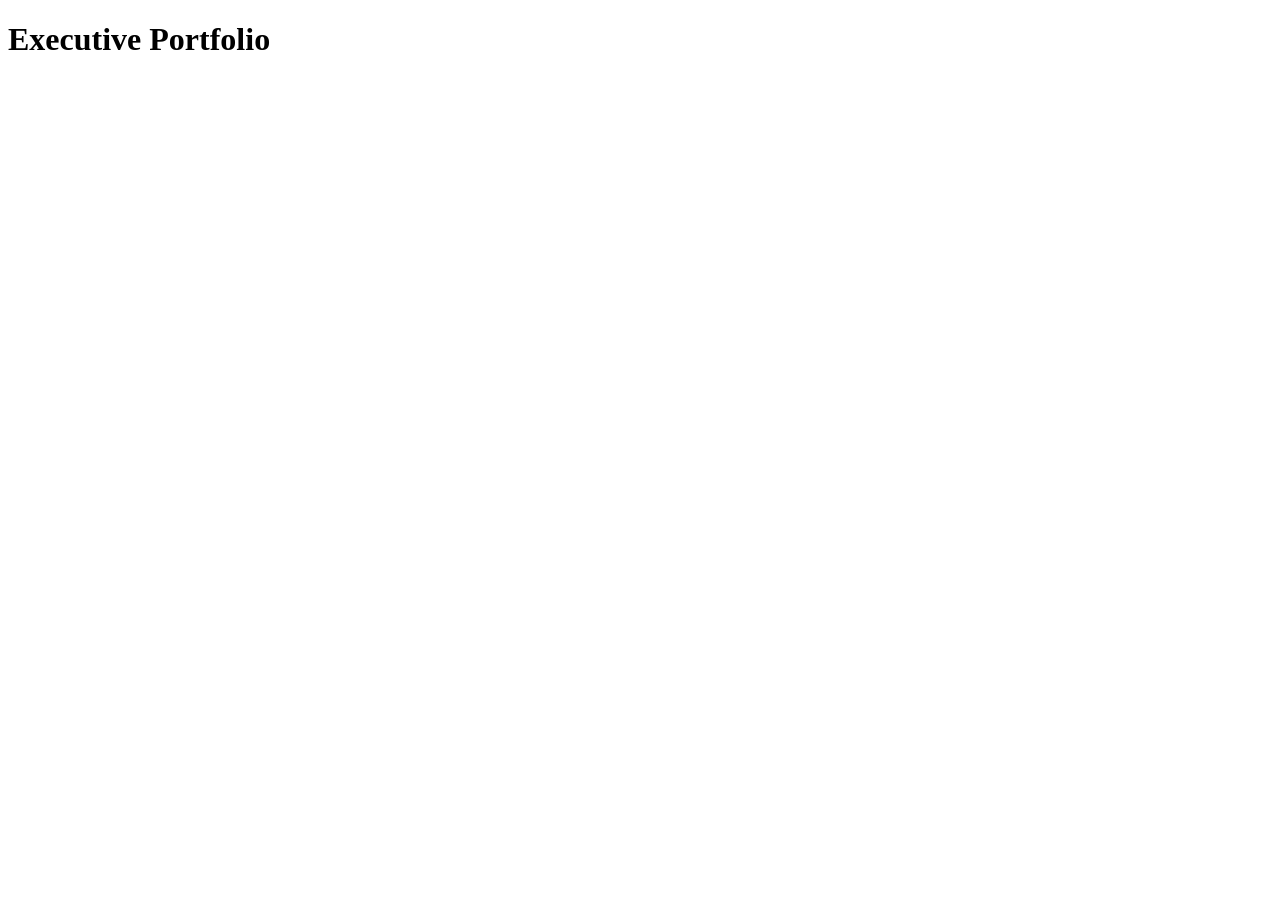
==== index.html @ a4f0c8a9 "v0.1 Initial Project Structure" ====
<!DOCTYPE html>
<html lang="tr">

<head>

    <meta charset="UTF-8">
    <meta name="viewport" content="width=device-width, initial-scale=1.0">

    <title>Coşkun Şamlıoğlu | Executive Portfolio</title>

    <meta name="description"
        content="Coşkun Şamlıoğlu | Founder of ELITERA | Strategic Investment & Business Development Consultant">

    <link rel="preconnect" href="https://fonts.googleapis.com">
    <link rel="preconnect" href="https://fonts.gstatic.com" crossorigin>

    <link href="https://fonts.googleapis.com/css2?family=Inter:wght@300;400;500;600;700&family=Playfair+Display:wght@600;700&display=swap"
        rel="stylesheet">

    <link rel="stylesheet" href="assets/css/variables.css">
    <link rel="stylesheet" href="assets/css/style.css">
    <link rel="stylesheet" href="assets/css/responsive.css">
    <link rel="stylesheet" href="assets/css/animations.css">

</head>

<body>

    <h1>Executive Portfolio</h1>

    <script src="assets/js/app.js"></script>

</body>

</html>
---- assets/css/variables.css ----
/*
=========================================================
Coşkun Şamlıoğlu Executive Portfolio
Version : 0.2
ELITERA Design System
=========================================================
*/

/* ======================================================
   COLOR PALETTE
====================================================== */

:root {

    /* Primary Colors */
    --color-primary: #0A2342;
    --color-primary-light: #163B68;
    --color-secondary: #C9A227;

    /* Neutral Colors */
    --color-white: #FFFFFF;
    --color-black: #111111;
    --color-text: #1D1D1F;
    --color-text-light: #6B7280;

    /* Background */
    --color-background: #F7F8FA;
    --color-surface: #FFFFFF;

    /* Border */
    --color-border: #E5E7EB;

    /* Success */
    --color-success: #22C55E;

    /* Warning */
    --color-warning: #F59E0B;

    /* Error */
    --color-danger: #DC2626;

    /* ======================================================
       TYPOGRAPHY
    ====================================================== */

    --font-title: "Playfair Display", serif;
    --font-body: "Inter", sans-serif;

    /* ======================================================
       FONT SIZES
    ====================================================== */

    --fs-xs: 12px;
    --fs-sm: 14px;
    --fs-md: 16px;
    --fs-lg: 18px;
    --fs-xl: 22px;
    --fs-2xl: 32px;
    --fs-3xl: 48px;
    --fs-4xl: 64px;

    /* ======================================================
       FONT WEIGHTS
    ====================================================== */

    --fw-light: 300;
    --fw-normal: 400;
    --fw-medium: 500;
    --fw-semibold: 600;
    --fw-bold: 700;

    /* ======================================================
       SPACING
    ====================================================== */

    --space-1: 4px;
    --space-2: 8px;
    --space-3: 12px;
    --space-4: 16px;
    --space-5: 24px;
    --space-6: 32px;
    --space-7: 48px;
    --space-8: 64px;
    --space-9: 96px;
    --space-10: 128px;

    /* ======================================================
       BORDER RADIUS
    ====================================================== */

    --radius-sm: 6px;
    --radius-md: 12px;
    --radius-lg: 18px;
    --radius-xl: 30px;

    /* ======================================================
       SHADOWS
    ====================================================== */

    --shadow-sm: 0 2px 8px rgba(0,0,0,.08);
    --shadow-md: 0 8px 25px rgba(0,0,0,.12);
    --shadow-lg: 0 18px 45px rgba(0,0,0,.15);

    /* ======================================================
       TRANSITIONS
    ====================================================== */

    --transition: all .35s ease;

    /* ======================================================
       MAX WIDTH
    ====================================================== */

    --container: 1280px;

}
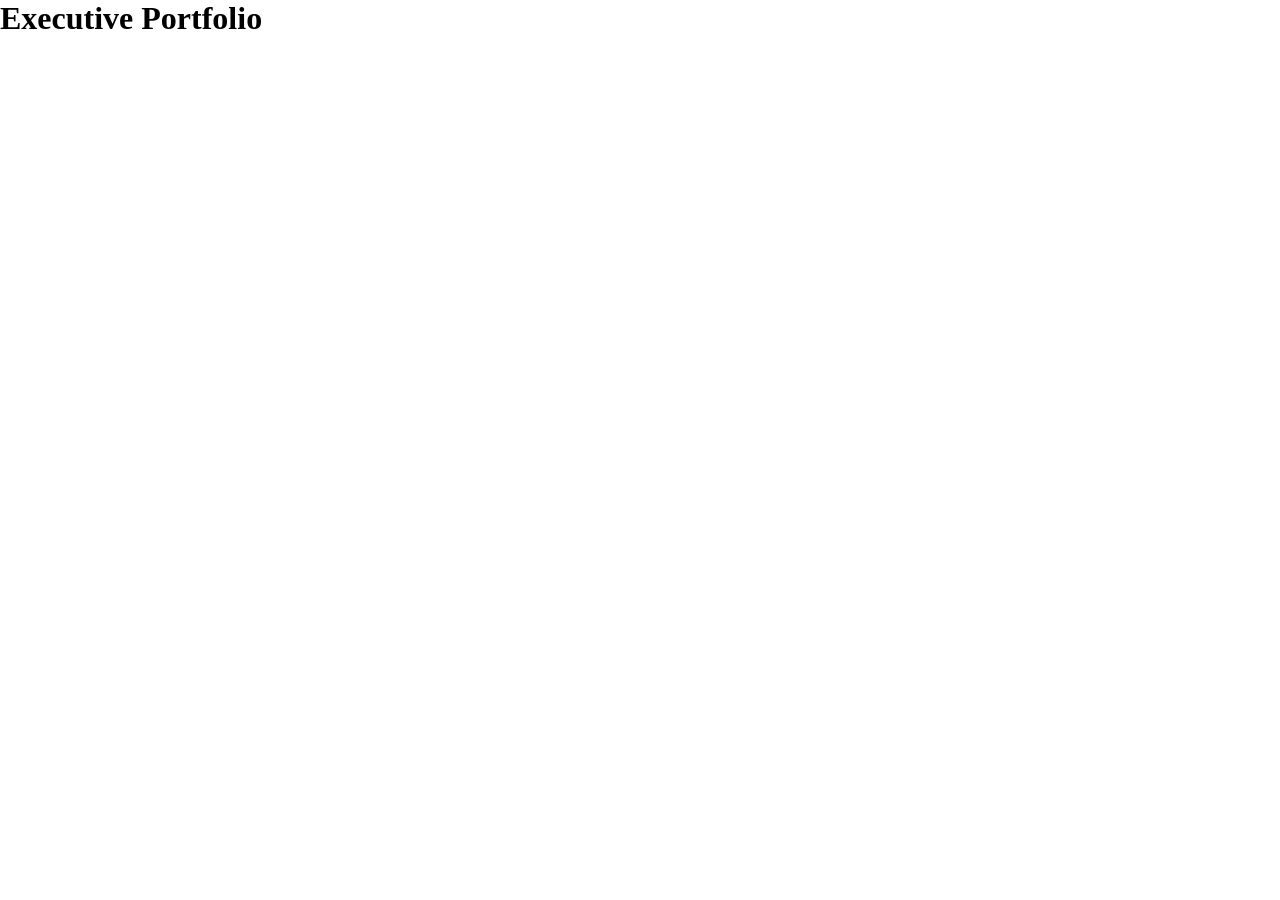
==== commit 1068b72d: "v0.2 CSS Reset and Design Foundation" ====
--- a/index.html
+++ b/index.html
@@ -17,13 +17,13 @@
     <link href="https://fonts.googleapis.com/css2?family=Inter:wght@300;400;500;600;700&family=Playfair+Display:wght@600;700&display=swap"
         rel="stylesheet">
 
+    <link rel="stylesheet" href="assets/css/reset.css">
     <link rel="stylesheet" href="assets/css/variables.css">
     <link rel="stylesheet" href="assets/css/style.css">
     <link rel="stylesheet" href="assets/css/responsive.css">
     <link rel="stylesheet" href="assets/css/animations.css">
 
 </head>
-
 <body>
 
     <h1>Executive Portfolio</h1>
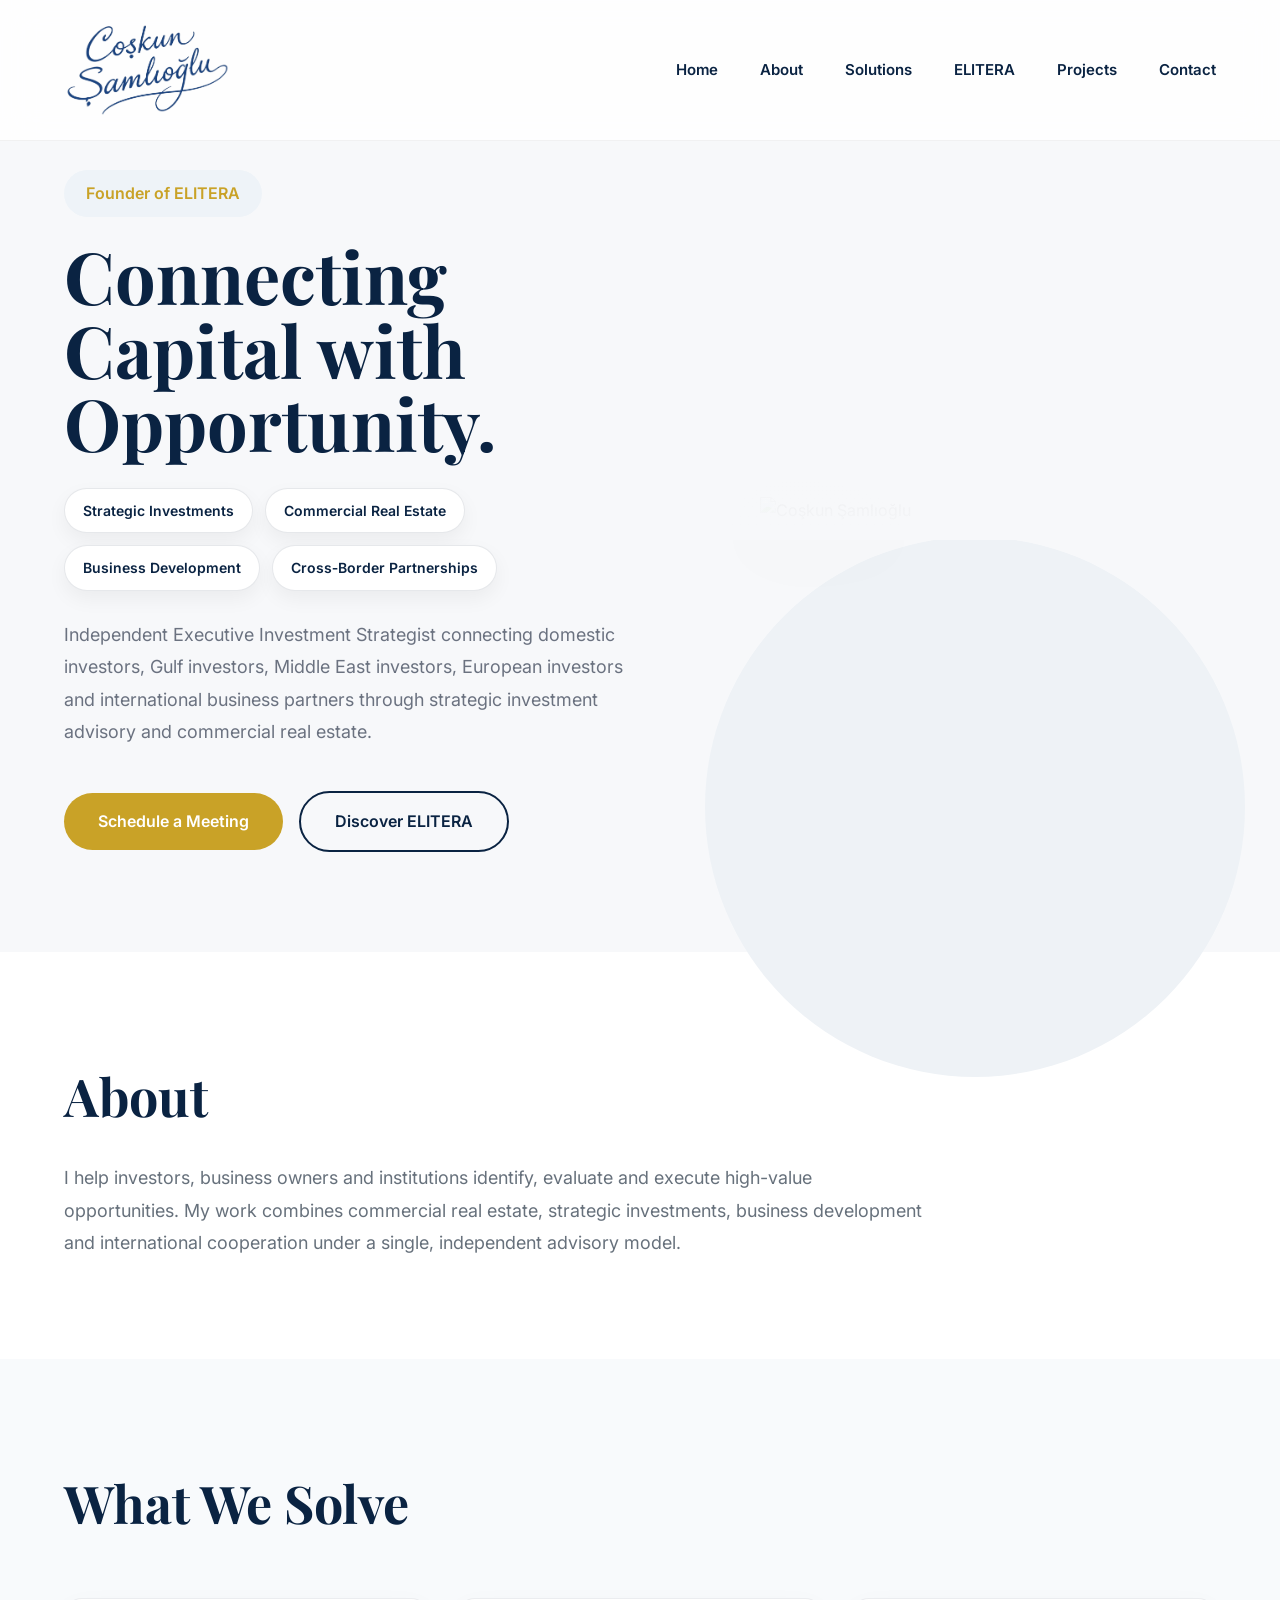
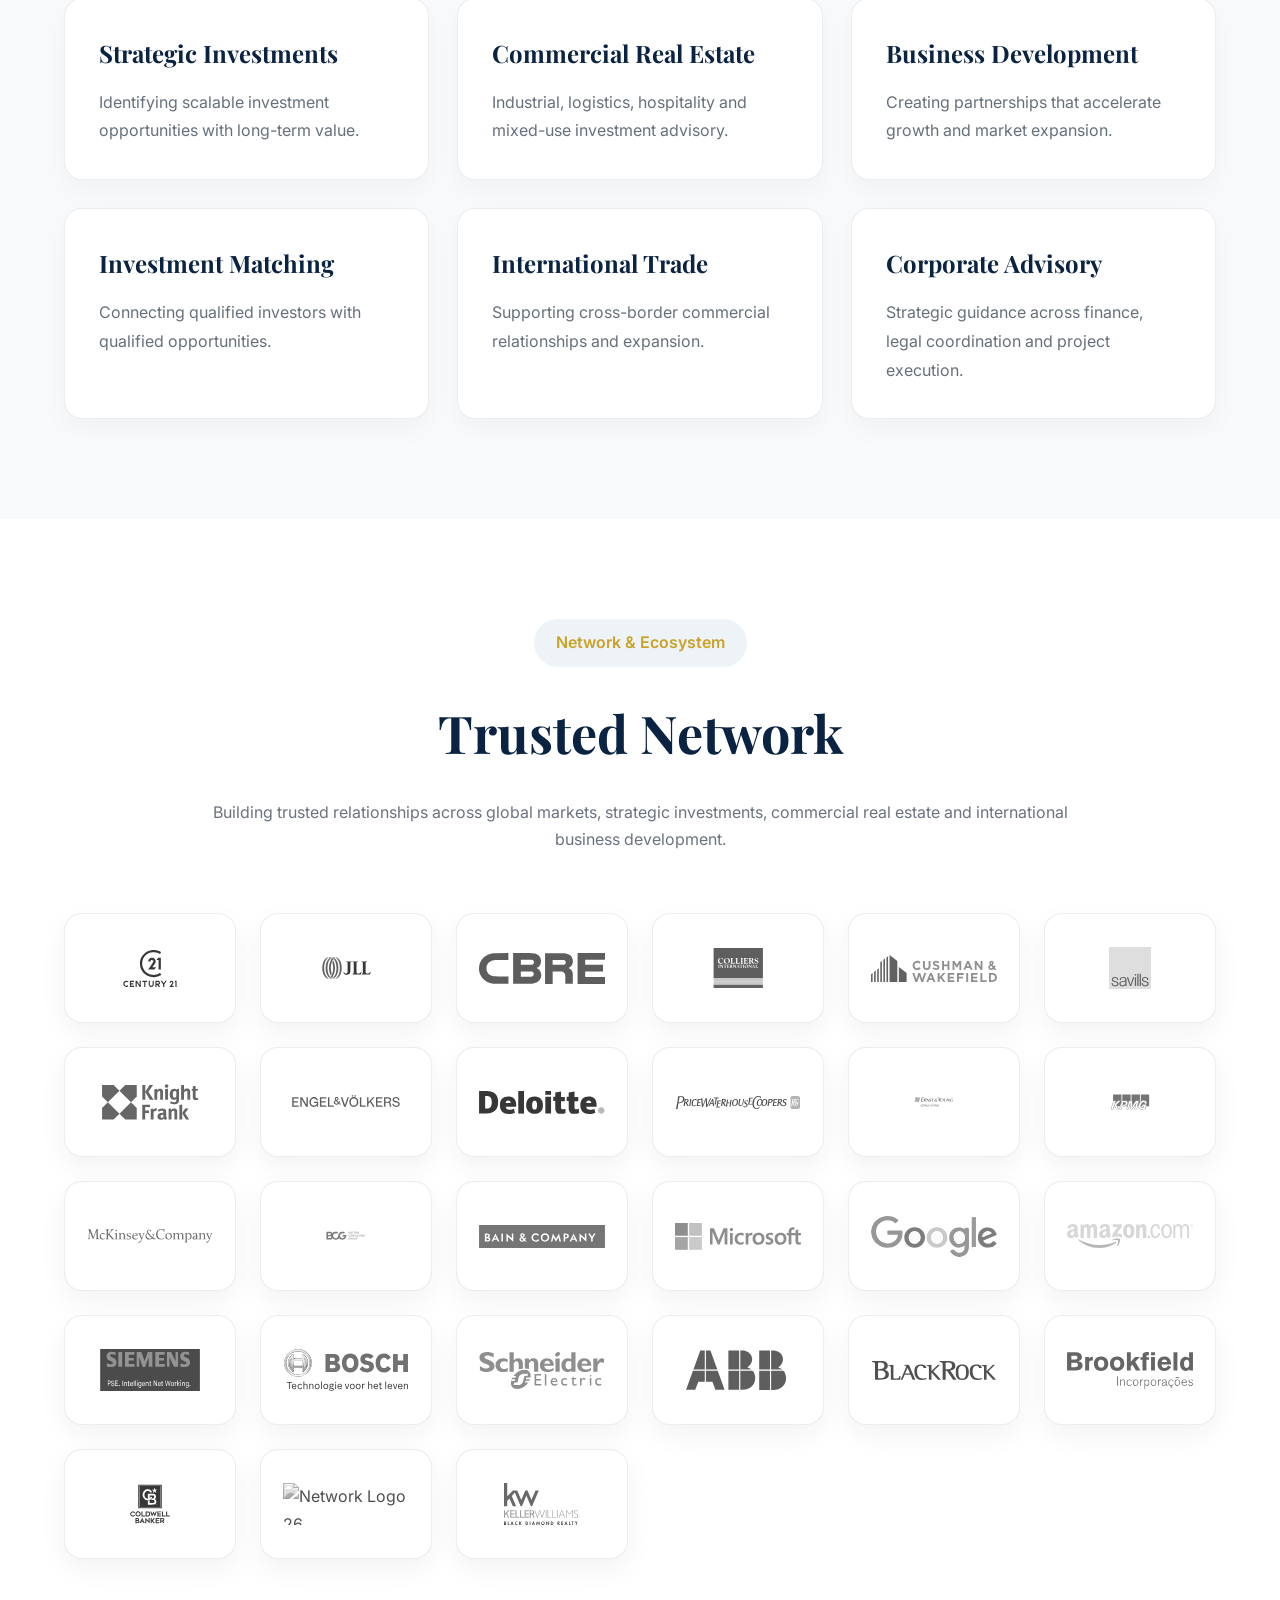
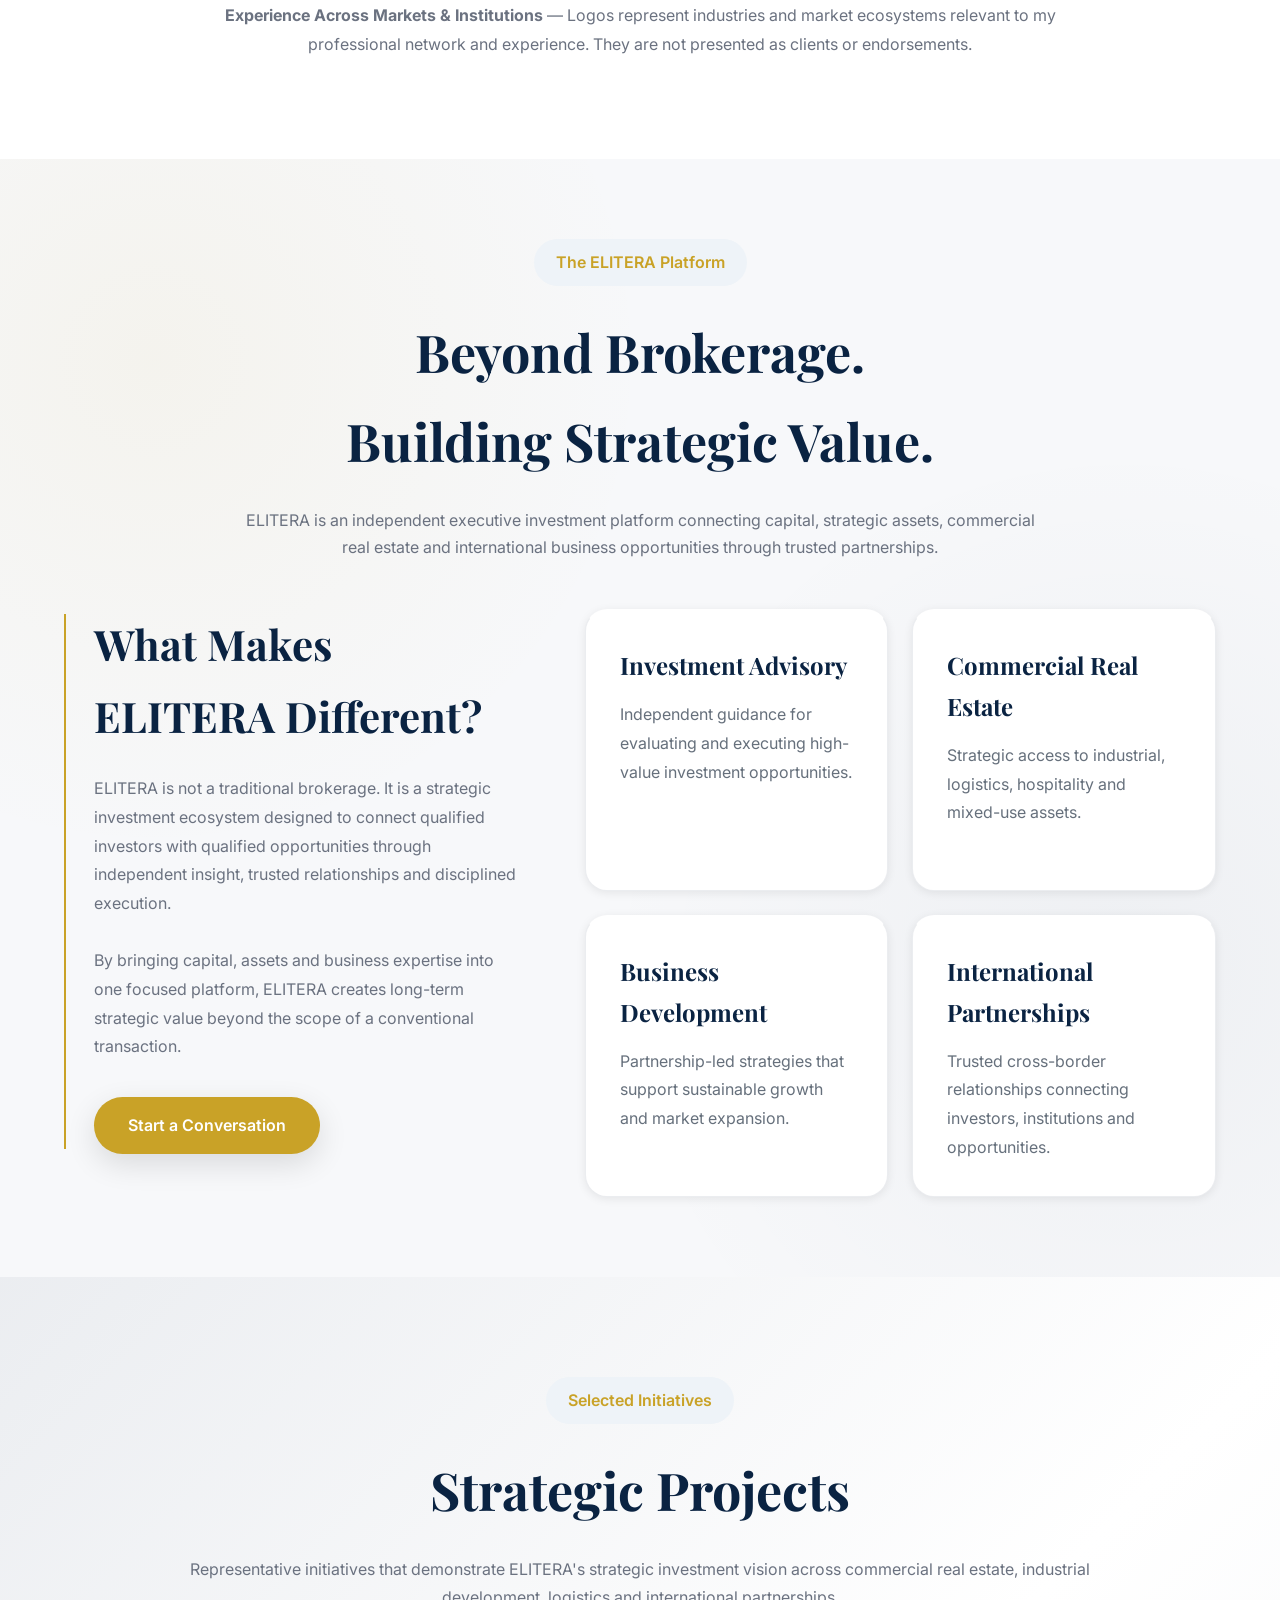
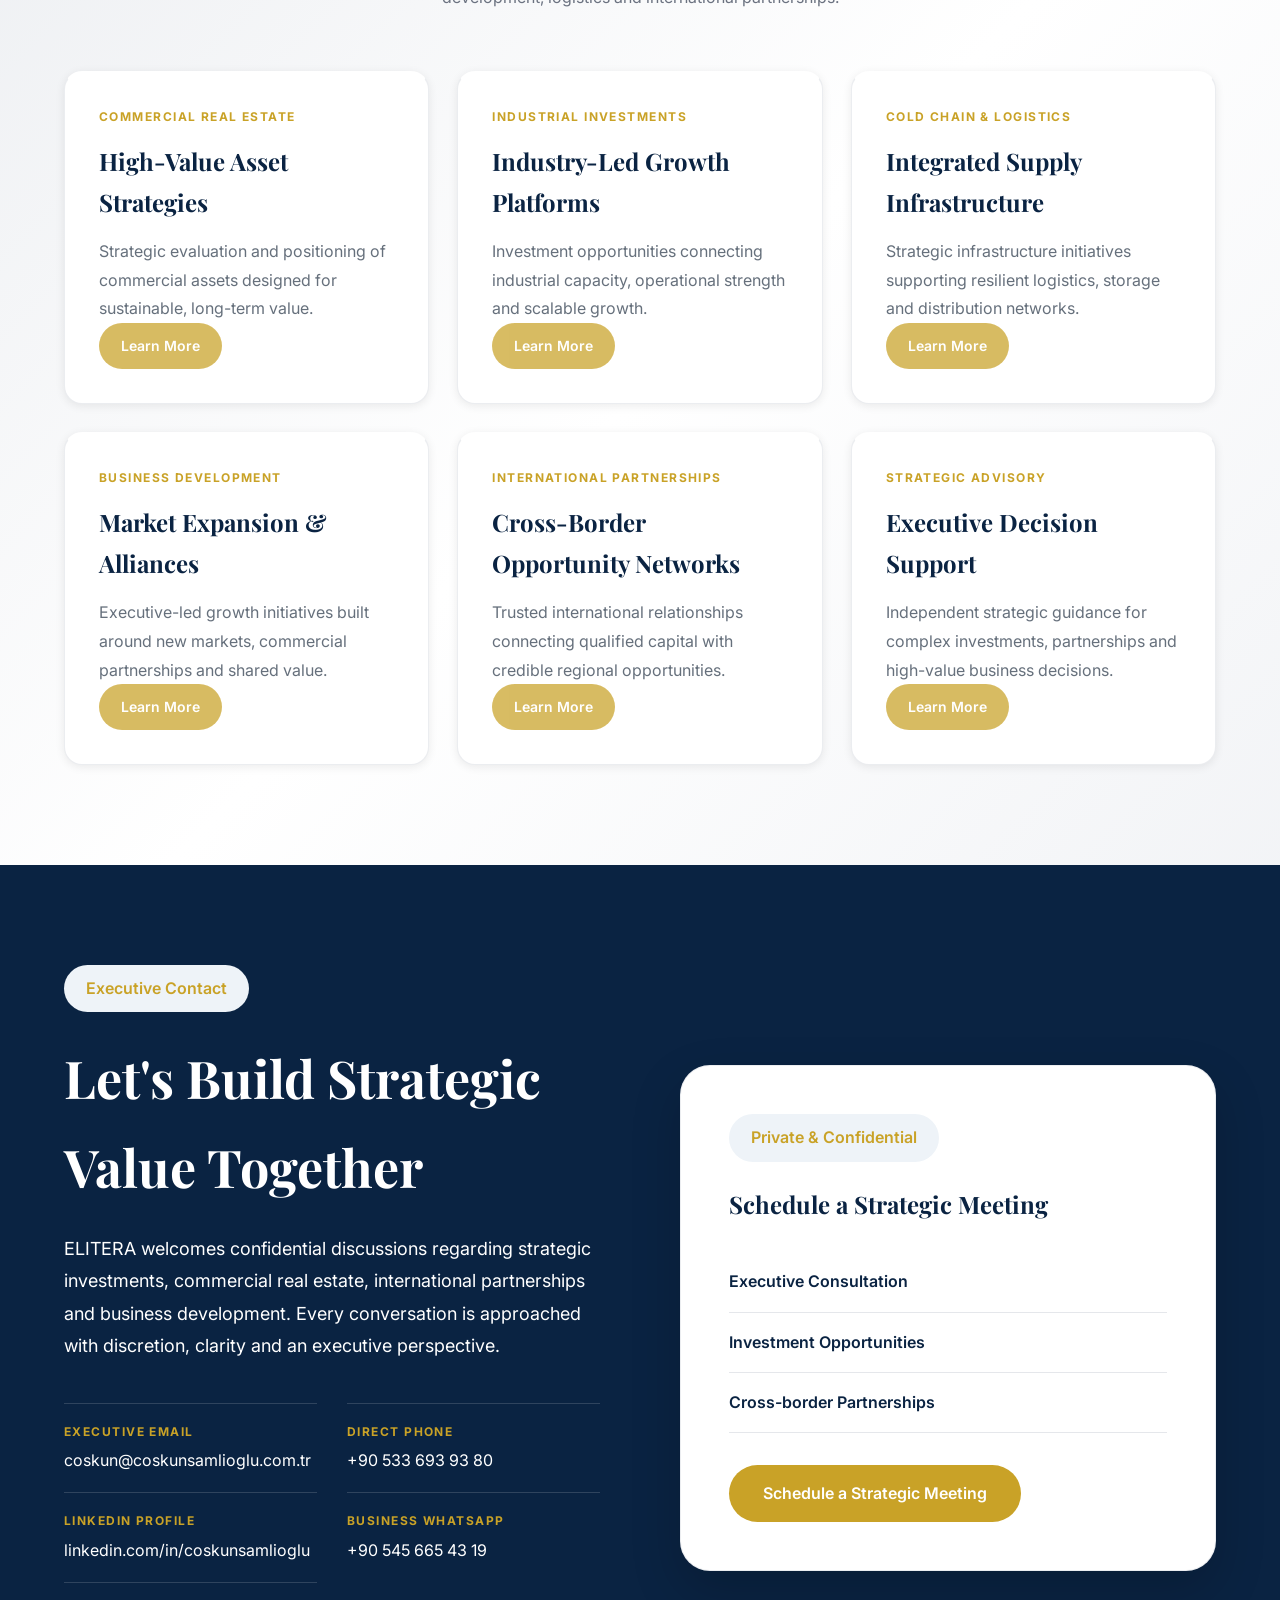
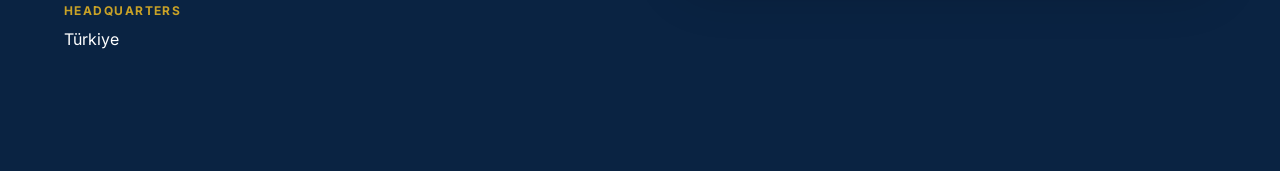
==== commit d2aafb96: "End of day backup1" ====
--- a/index.html
+++ b/index.html
@@ -1,35 +1,330 @@
 <!DOCTYPE html>
-<html lang="tr">
-
+<html lang="en">
 <head>
-
-    <meta charset="UTF-8">
-    <meta name="viewport" content="width=device-width, initial-scale=1.0">
-
-    <title>Coşkun Şamlıoğlu | Executive Portfolio</title>
-
-    <meta name="description"
-        content="Coşkun Şamlıoğlu | Founder of ELITERA | Strategic Investment & Business Development Consultant">
-
-    <link rel="preconnect" href="https://fonts.googleapis.com">
-    <link rel="preconnect" href="https://fonts.gstatic.com" crossorigin>
-
-    <link href="https://fonts.googleapis.com/css2?family=Inter:wght@300;400;500;600;700&family=Playfair+Display:wght@600;700&display=swap"
-        rel="stylesheet">
-
-    <link rel="stylesheet" href="assets/css/reset.css">
-    <link rel="stylesheet" href="assets/css/variables.css">
-    <link rel="stylesheet" href="assets/css/style.css">
-    <link rel="stylesheet" href="assets/css/responsive.css">
-    <link rel="stylesheet" href="assets/css/animations.css">
-
+<meta charset="UTF-8">
+<meta name="viewport" content="width=device-width, initial-scale=1.0">
+<title>Coşkun Şamlıoğlu | Executive Investment Strategist</title>
+<link rel="preconnect" href="https://fonts.googleapis.com">
+<link rel="preconnect" href="https://fonts.gstatic.com" crossorigin>
+<link href="https://fonts.googleapis.com/css2?family=Inter:wght@300;400;500;600;700&family=Playfair+Display:wght@600;700&display=swap" rel="stylesheet">
+<link rel="stylesheet" href="assets/css/reset.css">
+<link rel="stylesheet" href="assets/css/variables.css">
+<link rel="stylesheet" href="assets/css/typography.css">
+<link rel="stylesheet" href="assets/css/layout.css">
+<link rel="stylesheet" href="assets/css/components.css">
+<link rel="stylesheet" href="assets/css/style.css">
+<link rel="stylesheet" href="assets/css/responsive.css">
+<link rel="stylesheet" href="assets/css/animations.css">
 </head>
 <body>
 
-    <h1>Executive Portfolio</h1>
-
-    <script src="assets/js/app.js"></script>
-
+<header>
+<div class="container navbar">
+<a class="logo" href="#home">
+<img src="assets/images/logos/coskun-signature.png" alt="Coşkun Şamlıoğlu">
+</a>
+
+<nav>
+<ul class="menu">
+<li><a href="#home">Home</a></li>
+<li><a href="#about">About</a></li>
+<li><a href="#solutions">Solutions</a></li>
+<li><a href="#elitera">ELITERA</a></li>
+<li><a href="#projects">Projects</a></li>
+<li><a href="#contact">Contact</a></li>
+</ul>
+</nav>
+</div>
+</header>
+
+<main>
+
+<section class="hero" id="home">
+<div class="container hero-content">
+
+<div class="hero-left">
+<span class="hero-tag">Founder of ELITERA</span>
+
+<h1>Connecting<br>Capital with<br>Opportunity.</h1>
+
+<div class="hero-services">
+<span>Strategic Investments</span>
+<span>Commercial Real Estate</span>
+<span>Business Development</span>
+<span>Cross‑Border Partnerships</span>
+</div>
+
+<p>
+Independent Executive Investment Strategist connecting domestic investors,
+Gulf investors, Middle East investors, European investors and international
+business partners through strategic investment advisory and commercial real estate.
+</p>
+
+<a class="btn" href="#contact">Schedule a Meeting</a>
+<a class="btn btn-outline" href="#elitera">Discover ELITERA</a>
+
+</div>
+
+<div class="hero-right">
+<div class="hero-image">
+<img src="assets/images/profile/coskun-samlioglu.png" alt="Coşkun Şamlıoğlu">
+</div>
+</div>
+
+</div>
+</section>
+
+<section id="about" class="section">
+<div class="container">
+<h2>About</h2>
+<p>
+I help investors, business owners and institutions identify, evaluate and execute
+high-value opportunities. My work combines commercial real estate, strategic
+investments, business development and international cooperation under a single,
+independent advisory model.
+</p>
+</div>
+</section>
+
+<section id="solutions" class="section">
+<div class="container">
+<h2>What We Solve</h2>
+
+<div class="solutions-grid">
+
+<article class="solution-card">
+<h3>Strategic Investments</h3>
+<p>Identifying scalable investment opportunities with long-term value.</p>
+</article>
+
+<article class="solution-card">
+<h3>Commercial Real Estate</h3>
+<p>Industrial, logistics, hospitality and mixed-use investment advisory.</p>
+</article>
+
+<article class="solution-card">
+<h3>Business Development</h3>
+<p>Creating partnerships that accelerate growth and market expansion.</p>
+</article>
+
+<article class="solution-card">
+<h3>Investment Matching</h3>
+<p>Connecting qualified investors with qualified opportunities.</p>
+</article>
+
+<article class="solution-card">
+<h3>International Trade</h3>
+<p>Supporting cross-border commercial relationships and expansion.</p>
+</article>
+
+<article class="solution-card">
+<h3>Corporate Advisory</h3>
+<p>Strategic guidance across finance, legal coordination and project execution.</p>
+</article>
+
+</div>
+</div>
+</section>
+
+
+<section id="network" class="section network-section"><div class="container"><div class="section-intro"><span class="hero-tag">Network &amp; Ecosystem</span><h2>Trusted Network</h2><p>Building trusted relationships across global markets, strategic investments, commercial real estate and international business development.</p></div><div class="logo-grid"><div class="logo-card"><img src="assets/images/network/01.svg" alt="Network Logo 1" loading="lazy"></div><div class="logo-card"><img src="assets/images/network/02.svg" alt="Network Logo 2" loading="lazy"></div><div class="logo-card"><img src="assets/images/network/03.svg" alt="Network Logo 3" loading="lazy"></div><div class="logo-card"><img src="assets/images/network/04.svg" alt="Network Logo 4" loading="lazy"></div><div class="logo-card"><img src="assets/images/network/05.svg" alt="Network Logo 5" loading="lazy"></div><div class="logo-card"><img src="assets/images/network/06.svg" alt="Network Logo 6" loading="lazy"></div><div class="logo-card"><img src="assets/images/network/07.svg" alt="Network Logo 7" loading="lazy"></div><div class="logo-card"><img src="assets/images/network/08.svg" alt="Network Logo 8" loading="lazy"></div><div class="logo-card"><img src="assets/images/network/09.svg" alt="Network Logo 9" loading="lazy"></div><div class="logo-card"><img src="assets/images/network/10.svg" alt="Network Logo 10" loading="lazy"></div><div class="logo-card"><img src="assets/images/network/11.svg" alt="Network Logo 11" loading="lazy"></div><div class="logo-card"><img src="assets/images/network/12.svg" alt="Network Logo 12" loading="lazy"></div><div class="logo-card"><img src="assets/images/network/13.svg" alt="Network Logo 13" loading="lazy"></div><div class="logo-card"><img src="assets/images/network/14.svg" alt="Network Logo 14" loading="lazy"></div><div class="logo-card"><img src="assets/images/network/15.svg" alt="Network Logo 15" loading="lazy"></div><div class="logo-card"><img src="assets/images/network/16.svg" alt="Network Logo 16" loading="lazy"></div><div class="logo-card"><img src="assets/images/network/17.svg" alt="Network Logo 17" loading="lazy"></div><div class="logo-card"><img src="assets/images/network/18.svg" alt="Network Logo 18" loading="lazy"></div><div class="logo-card"><img src="assets/images/network/19.svg" alt="Network Logo 19" loading="lazy"></div><div class="logo-card"><img src="assets/images/network/20.svg" alt="Network Logo 20" loading="lazy"></div><div class="logo-card"><img src="assets/images/network/21.svg" alt="Network Logo 21" loading="lazy"></div><div class="logo-card"><img src="assets/images/network/22.svg" alt="Network Logo 22" loading="lazy"></div><div class="logo-card"><img src="assets/images/network/23.svg" alt="Network Logo 23" loading="lazy"></div><div class="logo-card"><img src="assets/images/network/24.svg" alt="Network Logo 24" loading="lazy"></div><div class="logo-card"><img src="assets/images/network/25.svg" alt="Network Logo 25" loading="lazy"></div><div class="logo-card"><img src="assets/images/network/26.svg" alt="Network Logo 26" loading="lazy"></div><div class="logo-card"><img src="assets/images/network/27.svg" alt="Network Logo 27" loading="lazy"></div></div><div class="network-note"><p><strong>Experience Across Markets &amp; Institutions</strong> — Logos represent industries and market ecosystems relevant to my professional network and experience. They are not presented as clients or endorsements.</p></div></div></section>
+
+
+<section id="elitera" class="section elitera-section" aria-labelledby="elitera-title">
+<div class="container">
+
+<div class="section-intro">
+<span class="hero-tag">The ELITERA Platform</span>
+<h2 id="elitera-title">Beyond Brokerage.<br>Building Strategic Value.</h2>
+<p>
+ELITERA is an independent executive investment platform connecting capital,
+strategic assets, commercial real estate and international business opportunities
+through trusted partnerships.
+</p>
+</div>
+
+<div class="elitera-layout">
+
+<div class="elitera-copy">
+<h3>What Makes ELITERA Different?</h3>
+<p>
+ELITERA is not a traditional brokerage. It is a strategic investment ecosystem
+designed to connect qualified investors with qualified opportunities through
+independent insight, trusted relationships and disciplined execution.
+</p>
+<p>
+By bringing capital, assets and business expertise into one focused platform,
+ELITERA creates long-term strategic value beyond the scope of a conventional
+transaction.
+</p>
+<a class="btn" href="#contact">Start a Conversation</a>
+</div>
+
+<div class="elitera-features">
+<article class="solution-card">
+<h3>Investment Advisory</h3>
+<p>Independent guidance for evaluating and executing high-value investment opportunities.</p>
+</article>
+
+<article class="solution-card">
+<h3>Commercial Real Estate</h3>
+<p>Strategic access to industrial, logistics, hospitality and mixed-use assets.</p>
+</article>
+
+<article class="solution-card">
+<h3>Business Development</h3>
+<p>Partnership-led strategies that support sustainable growth and market expansion.</p>
+</article>
+
+<article class="solution-card">
+<h3>International Partnerships</h3>
+<p>Trusted cross-border relationships connecting investors, institutions and opportunities.</p>
+</article>
+</div>
+
+</div>
+</div>
+</section>
+
+<section id="projects" class="section projects-section" aria-labelledby="projects-title">
+<div class="container">
+
+<div class="section-intro">
+<span class="hero-tag">Selected Initiatives</span>
+<h2 id="projects-title">Strategic Projects</h2>
+<p>
+Representative initiatives that demonstrate ELITERA's strategic investment vision
+across commercial real estate, industrial development, logistics and international
+partnerships.
+</p>
+</div>
+
+<div class="solutions-grid projects-grid">
+
+<article class="solution-card">
+<span class="project-category">Commercial Real Estate</span>
+<h3>High-Value Asset Strategies</h3>
+<p>Strategic evaluation and positioning of commercial assets designed for sustainable, long-term value.</p>
+<button class="btn project-link" type="button" disabled>Learn More</button>
+</article>
+
+<article class="solution-card">
+<span class="project-category">Industrial Investments</span>
+<h3>Industry-Led Growth Platforms</h3>
+<p>Investment opportunities connecting industrial capacity, operational strength and scalable growth.</p>
+<button class="btn project-link" type="button" disabled>Learn More</button>
+</article>
+
+<article class="solution-card">
+<span class="project-category">Cold Chain &amp; Logistics</span>
+<h3>Integrated Supply Infrastructure</h3>
+<p>Strategic infrastructure initiatives supporting resilient logistics, storage and distribution networks.</p>
+<button class="btn project-link" type="button" disabled>Learn More</button>
+</article>
+
+<article class="solution-card">
+<span class="project-category">Business Development</span>
+<h3>Market Expansion &amp; Alliances</h3>
+<p>Executive-led growth initiatives built around new markets, commercial partnerships and shared value.</p>
+<button class="btn project-link" type="button" disabled>Learn More</button>
+</article>
+
+<article class="solution-card">
+<span class="project-category">International Partnerships</span>
+<h3>Cross-Border Opportunity Networks</h3>
+<p>Trusted international relationships connecting qualified capital with credible regional opportunities.</p>
+<button class="btn project-link" type="button" disabled>Learn More</button>
+</article>
+
+<article class="solution-card">
+<span class="project-category">Strategic Advisory</span>
+<h3>Executive Decision Support</h3>
+<p>Independent strategic guidance for complex investments, partnerships and high-value business decisions.</p>
+<button class="btn project-link" type="button" disabled>Learn More</button>
+</article>
+
+</div>
+</div>
+</section>
+
+<section id="contact" class="section contact-section" aria-labelledby="contact-title">
+<div class="container contact-layout">
+
+<div class="contact-copy">
+<span class="hero-tag">Executive Contact</span>
+<h2 id="contact-title">Let's Build Strategic<br>Value Together</h2>
+<p>
+ELITERA welcomes confidential discussions regarding strategic investments,
+commercial real estate, international partnerships and business development.
+Every conversation is approached with discretion, clarity and an executive perspective.
+</p>
+
+<dl class="contact-details">
+<div>
+<dt>Executive Email</dt>
+<dd>
+<a href="mailto:coskun@coskunsamlioglu.com.tr"
+   aria-label="Send an email to ELITERA">
+coskun@coskunsamlioglu.com.tr
+</a>
+</dd>
+</div>
+<div>
+<dt>Direct Phone</dt>
+<dd>
+<a href="tel:+905336939380"
+   aria-label="Call ELITERA at +90 533 693 93 80">
++90 533 693 93 80
+</a>
+</dd>
+</div>
+<div>
+<dt>LinkedIn Profile</dt>
+<dd>
+<a href="https://www.linkedin.com/in/coskunsamlioglu/"
+   target="_blank"
+   rel="noopener noreferrer"
+   aria-label="Visit the executive LinkedIn profile; opens in a new tab">
+linkedin.com/in/coskunsamlioglu
+</a>
+</dd>
+</div>
+<div>
+<dt>Business WhatsApp</dt>
+<dd>
+<a href="https://wa.me/905456654319"
+   aria-label="Message ELITERA on WhatsApp at +90 545 665 43 19">
++90 545 665 43 19
+</a>
+</dd>
+</div>
+<div>
+<dt>Headquarters</dt>
+<dd>Türkiye</dd>
+</div>
+</dl>
+</div>
+
+<article class="solution-card contact-card">
+<span class="hero-tag">Private &amp; Confidential</span>
+<h3>Schedule a Strategic Meeting</h3>
+<ul class="contact-topics">
+<li>Executive Consultation</li>
+<li>Investment Opportunities</li>
+<li>Cross-border Partnerships</li>
+</ul>
+<a class="btn"
+   href="mailto:coskun@coskunsamlioglu.com.tr"
+   aria-label="Schedule a strategic meeting by email">
+Schedule a Strategic Meeting
+</a>
+</article>
+
+</div>
+</section>
+
+</main>
+
+<script src="assets/js/app.js"></script>
 </body>
-
-</html>+</html>
--- a/assets/css/variables.css
+++ b/assets/css/variables.css
@@ -1,116 +1,106 @@
 /*
 =========================================================
-Coşkun Şamlıoğlu Executive Portfolio
-Version : 0.2
-ELITERA Design System
+ELITERA Executive Portfolio
+Version : v0.3
+Design System
+Author  : Coşkun Şamlıoğlu & OpenAI
 =========================================================
 */
 
-/* ======================================================
-   COLOR PALETTE
-====================================================== */
+:root{
 
-:root {
+    /*==================================================
+    COLORS
+    ==================================================*/
 
-    /* Primary Colors */
-    --color-primary: #0A2342;
-    --color-primary-light: #163B68;
-    --color-secondary: #C9A227;
+    --primary:#0A2342;
+    --primary-light:#14345E;
 
-    /* Neutral Colors */
-    --color-white: #FFFFFF;
-    --color-black: #111111;
-    --color-text: #1D1D1F;
-    --color-text-light: #6B7280;
+    --gold:#C9A227;
+    --gold-light:#D8B547;
 
-    /* Background */
-    --color-background: #F7F8FA;
-    --color-surface: #FFFFFF;
+    --white:#FFFFFF;
 
-    /* Border */
-    --color-border: #E5E7EB;
+    --background:#F7F8FA;
 
-    /* Success */
-    --color-success: #22C55E;
+    --text:#1D1D1F;
+    --text-light:#6B7280;
 
-    /* Warning */
-    --color-warning: #F59E0B;
+    --border:#E5E7EB;
 
-    /* Error */
-    --color-danger: #DC2626;
+    /*==================================================
+    TYPOGRAPHY
+    ==================================================*/
 
-    /* ======================================================
-       TYPOGRAPHY
-    ====================================================== */
+    --font-title:"Playfair Display",serif;
+    --font-body:"Inter",sans-serif;
 
-    --font-title: "Playfair Display", serif;
-    --font-body: "Inter", sans-serif;
+    --fs-12:12px;
+    --fs-14:14px;
+    --fs-16:16px;
+    --fs-18:18px;
+    --fs-20:20px;
+    --fs-24:24px;
+    --fs-32:32px;
+    --fs-42:42px;
+    --fs-56:56px;
+    --fs-72:72px;
 
-    /* ======================================================
-       FONT SIZES
-    ====================================================== */
+    /*==================================================
+    FONT WEIGHT
+    ==================================================*/
 
-    --fs-xs: 12px;
-    --fs-sm: 14px;
-    --fs-md: 16px;
-    --fs-lg: 18px;
-    --fs-xl: 22px;
-    --fs-2xl: 32px;
-    --fs-3xl: 48px;
-    --fs-4xl: 64px;
+    --fw300:300;
+    --fw400:400;
+    --fw500:500;
+    --fw600:600;
+    --fw700:700;
 
-    /* ======================================================
-       FONT WEIGHTS
-    ====================================================== */
+    /*==================================================
+    SPACING
+    ==================================================*/
 
-    --fw-light: 300;
-    --fw-normal: 400;
-    --fw-medium: 500;
-    --fw-semibold: 600;
-    --fw-bold: 700;
+    --space-5:5px;
+    --space-10:10px;
+    --space-15:15px;
+    --space-20:20px;
+    --space-30:30px;
+    --space-40:40px;
+    --space-50:50px;
+    --space-60:60px;
+    --space-80:80px;
+    --space-100:100px;
+    --space-120:120px;
 
-    /* ======================================================
-       SPACING
-    ====================================================== */
+    /*==================================================
+    RADIUS
+    ==================================================*/
 
-    --space-1: 4px;
-    --space-2: 8px;
-    --space-3: 12px;
-    --space-4: 16px;
-    --space-5: 24px;
-    --space-6: 32px;
-    --space-7: 48px;
-    --space-8: 64px;
-    --space-9: 96px;
-    --space-10: 128px;
+    --radius-sm:6px;
+    --radius-md:10px;
+    --radius-lg:18px;
+    --radius-xl:30px;
 
-    /* ======================================================
-       BORDER RADIUS
-    ====================================================== */
+    /*==================================================
+    SHADOW
+    ==================================================*/
 
-    --radius-sm: 6px;
-    --radius-md: 12px;
-    --radius-lg: 18px;
-    --radius-xl: 30px;
+    --shadow-sm:0 2px 10px rgba(0,0,0,.08);
 
-    /* ======================================================
-       SHADOWS
-    ====================================================== */
+    --shadow-md:0 10px 30px rgba(0,0,0,.12);
 
-    --shadow-sm: 0 2px 8px rgba(0,0,0,.08);
-    --shadow-md: 0 8px 25px rgba(0,0,0,.12);
-    --shadow-lg: 0 18px 45px rgba(0,0,0,.15);
+    --shadow-lg:0 20px 50px rgba(0,0,0,.18);
 
-    /* ======================================================
-       TRANSITIONS
-    ====================================================== */
+    /*==================================================
+    TRANSITION
+    ==================================================*/
 
-    --transition: all .35s ease;
+    --transition:.35s ease;
 
-    /* ======================================================
-       MAX WIDTH
-    ====================================================== */
+    /*==================================================
+    CONTAINER
+    ==================================================*/
 
-    --container: 1280px;
+    --container:1280px;
 
 }
--- a/assets/css/typography.css
+++ b/assets/css/typography.css
@@ -0,0 +1,53 @@
+/*
+=========================================================
+Typography
+=========================================================
+*/
+
+body{
+
+    font-family:var(--font-body);
+
+    font-size:var(--fs-16);
+
+    color:var(--text);
+
+    background:var(--background);
+
+    line-height:1.7;
+
+}
+
+h1,h2,h3,h4,h5,h6{
+
+    font-family:var(--font-title);
+
+    font-weight:700;
+
+    color:var(--primary);
+
+}
+
+h1{
+
+    font-size:var(--fs-72);
+
+}
+
+h2{
+
+    font-size:var(--fs-56);
+
+}
+
+h3{
+
+    font-size:var(--fs-42);
+
+}
+
+p{
+
+    color:var(--text-light);
+
+}
--- a/assets/css/layout.css
+++ b/assets/css/layout.css
@@ -0,0 +1,131 @@
+/*
+=========================================================
+ELITERA Executive Portfolio
+Layout System
+Version : v0.3
+=========================================================
+*/
+
+/* ===========================
+   CONTAINER
+=========================== */
+
+.container{
+
+    width:min(1280px,90%);
+    margin-inline:auto;
+
+}
+
+/* ===========================
+   SECTIONS
+=========================== */
+
+section{
+
+    position:relative;
+    padding:100px 0;
+
+}
+
+/* ===========================
+   FLEX
+=========================== */
+
+.flex{
+
+    display:flex;
+
+}
+
+.flex-center{
+
+    display:flex;
+
+    align-items:center;
+
+    justify-content:center;
+
+}
+
+.flex-between{
+
+    display:flex;
+
+    align-items:center;
+
+    justify-content:space-between;
+
+}
+
+/* ===========================
+   GRID
+=========================== */
+
+.grid{
+
+    display:grid;
+
+}
+
+.grid-2{
+
+    display:grid;
+
+    grid-template-columns:repeat(2,1fr);
+
+    gap:60px;
+
+}
+
+.grid-3{
+
+    display:grid;
+
+    grid-template-columns:repeat(3,1fr);
+
+    gap:40px;
+
+}
+
+/* ===========================
+   HEADER
+=========================== */
+
+header{
+
+    position:fixed;
+
+    top:0;
+
+    left:0;
+
+    width:100%;
+
+    z-index:999;
+
+}
+
+/* ===========================
+   MAIN
+=========================== */
+
+main{
+
+    overflow:hidden;
+
+}
+
+/* ===========================
+   HERO
+=========================== */
+
+.hero{
+
+    min-height:100vh;
+
+    display:flex;
+
+    align-items:center;
+
+}
--- a/assets/css/components.css
+++ b/assets/css/components.css
@@ -0,0 +1,35 @@
+/*
+=========================================================
+Components
+=========================================================
+*/
+
+.btn{
+
+    display:inline-flex;
+
+    align-items:center;
+
+    justify-content:center;
+
+    padding:15px 35px;
+
+    background:var(--gold);
+
+    color:white;
+
+    border-radius:50px;
+
+    transition:var(--transition);
+
+    font-weight:600;
+
+}
+
+.btn:hover{
+
+    transform:translateY(-3px);
+
+    box-shadow:var(--shadow-md);
+
+}
--- a/assets/css/style.css
+++ b/assets/css/style.css
@@ -0,0 +1,598 @@
+/*
+=========================================================
+ELITERA Executive Portfolio
+Style.css
+Version : v1.0
+=========================================================
+*/
+
+/* ---------- Base ---------- */
+
+body{
+    background:var(--background);
+    color:var(--text);
+    font-family:var(--font-body);
+    overflow-x:hidden;
+}
+
+a{
+    text-decoration:none;
+    transition:var(--transition);
+}
+
+header{
+    position:fixed;
+    top:0;
+    left:0;
+    width:100%;
+    padding:22px 0;
+    background:rgba(255,255,255,.82);
+    backdrop-filter:blur(18px);
+    border-bottom:1px solid rgba(0,0,0,.05);
+    z-index:1000;
+}
+
+.navbar{
+    display:flex;
+    align-items:center;
+    justify-content:space-between;
+}
+
+.logo img{
+    width:170px;
+    height:auto;
+}
+
+.menu{
+    display:flex;
+    align-items:center;
+    gap:42px;
+    list-style:none;
+}
+
+.menu li{
+    list-style:none;
+}
+
+.menu a{
+    font-size:15px;
+    font-weight:600;
+    color:var(--primary);
+}
+
+.menu a:hover{
+    color:var(--gold);
+}
+
+/* ---------- Hero ---------- */
+
+.hero{
+    min-height:100vh;
+    display:flex;
+    align-items:center;
+    overflow:visible;
+    padding-top:170px;
+}
+
+.hero-content{
+    display:grid;
+    grid-template-columns:1.1fr .9fr;
+    gap:80px;
+    align-items:center;
+}
+
+.hero-left{
+    max-width:640px;
+}
+
+.hero-tag{
+    display:inline-block;
+    padding:10px 22px;
+    border-radius:999px;
+    background:#eef3f8;
+    color:var(--gold);
+    font-weight:600;
+    margin-bottom:22px;
+}
+
+.hero h1{
+    line-height:1.02;
+    margin-bottom:28px;
+    color:var(--primary);
+}
+
+.hero p{
+    font-size:18px;
+    line-height:1.8;
+    margin-bottom:42px;
+}
+
+.hero-image{
+    position:relative;
+    width:430px;
+    margin-inline:auto;
+}
+
+.hero-image::before{
+    content:"";
+    position:absolute;
+    width:540px;
+    height:540px;
+    border-radius:50%;
+    background:#eef2f6;
+    left:50%;
+    top:40px;
+    transform:translateX(-50%);
+    z-index:1;
+}
+
+.hero-image::after{
+    content:"";
+    position:absolute;
+    left:-60px;
+    right:-60px;
+    bottom:-15px;
+    height:220px;
+    background:linear-gradient(
+        to top,
+        rgba(247,248,250,1) 0%,
+        rgba(247,248,250,.96) 22%,
+        rgba(247,248,250,.75) 48%,
+        rgba(247,248,250,.25) 76%,
+        rgba(247,248,250,0) 100%);
+    z-index:3;
+    pointer-events:none;
+}
+
+.hero-image img{
+    position:relative;
+    z-index:2;
+    width:100%;
+    display:block;
+    filter:
+        brightness(1.04)
+        contrast(1.03)
+        saturate(.96)
+        drop-shadow(0 25px 45px rgba(0,0,0,.12));
+    transition:.35s ease;
+}
+
+.hero-image img:hover{
+    transform:translateY(-5px);
+}
+
+.btn{
+    display:inline-flex;
+    align-items:center;
+    justify-content:center;
+    padding:15px 34px;
+    border-radius:999px;
+    background:var(--gold);
+    color:#fff;
+    font-weight:600;
+}
+
+.btn:hover{
+    transform:translateY(-2px);
+    box-shadow:0 12px 30px rgba(0,0,0,.15);
+}
+
+
+
+/* =========================================================
+   v2.0 Extensions (Compatible with index v1.1)
+========================================================= */
+
+.hero-services{
+    display:flex;
+    flex-wrap:wrap;
+    gap:12px;
+    margin:10px 0 28px;
+}
+
+.hero-services span{
+    display:inline-flex;
+    align-items:center;
+    padding:10px 18px;
+    border:1px solid rgba(10,35,66,.10);
+    border-radius:999px;
+    background:#fff;
+    color:var(--primary);
+    font-size:14px;
+    font-weight:600;
+    box-shadow:0 8px 20px rgba(0,0,0,.05);
+}
+
+.btn-outline{
+    background:transparent;
+    color:var(--primary);
+    border:2px solid var(--primary);
+    margin-left:12px;
+}
+
+.btn-outline:hover{
+    background:var(--primary);
+    color:#fff;
+}
+
+.section{
+    padding:100px 0;
+}
+
+.section h2{
+    font-family:"Playfair Display",serif;
+    font-size:52px;
+    color:var(--primary);
+    margin-bottom:22px;
+}
+
+.section > .container > p{
+    max-width:860px;
+    font-size:18px;
+    line-height:1.8;
+    color:#67717c;
+}
+
+#about{
+    background:#ffffff;
+}
+
+#solutions{
+    background:#f8fafc;
+}
+
+.solutions-grid{
+    display:grid;
+    grid-template-columns:repeat(3,1fr);
+    gap:28px;
+    margin-top:50px;
+}
+
+.solution-card{
+    background:#fff;
+    border:1px solid rgba(10,35,66,.08);
+    border-radius:18px;
+    padding:34px;
+    transition:.35s ease;
+    box-shadow:0 10px 28px rgba(0,0,0,.04);
+}
+
+.solution-card:hover{
+    transform:translateY(-8px);
+    box-shadow:0 22px 40px rgba(0,0,0,.10);
+    border-color:rgba(201,162,39,.40);
+}
+
+.solution-card h3{
+    font-size:24px;
+    margin-bottom:14px;
+    color:var(--primary);
+}
+
+.solution-card p{
+    color:#66707c;
+    line-height:1.8;
+}
+
+@media(max-width:992px){
+    .solutions-grid{grid-template-columns:repeat(2,1fr);}
+    .hero-content{grid-template-columns:1fr;text-align:center;}
+    .hero-left{max-width:100%;}
+    .hero-image{margin-top:40px;}
+}
+
+@media(max-width:768px){
+    .navbar{flex-direction:column;gap:18px;}
+    .menu{flex-wrap:wrap;justify-content:center;gap:18px;}
+    .hero-services{justify-content:center;}
+    .section h2{font-size:38px;text-align:center;}
+    .section>.container>p{text-align:center;}
+    .solutions-grid{grid-template-columns:1fr;}
+    .btn-outline{margin-left:0;margin-top:12px;}
+}
+
+
+/* =========================================================
+   Trusted Network v2
+========================================================= */
+
+.network-section{
+    background:#fff;
+}
+
+.section-intro{
+    max-width:900px;
+    margin:0 auto 60px;
+    text-align:center;
+}
+
+.logo-grid{
+    display:grid;
+    grid-template-columns:repeat(6,minmax(120px,1fr));
+    gap:24px;
+    align-items:center;
+}
+
+.logo-card{
+    height:110px;
+    background:#fff;
+    border:1px solid rgba(10,35,66,.08);
+    border-radius:18px;
+    display:flex;
+    align-items:center;
+    justify-content:center;
+    padding:22px;
+    transition:.35s ease;
+    box-shadow:0 10px 28px rgba(0,0,0,.05);
+}
+
+.logo-card img{
+    width:100%;
+    max-width:140px;
+    max-height:42px;
+    object-fit:contain;
+    filter:grayscale(100%);
+    opacity:.78;
+    transition:.35s ease;
+}
+
+.logo-card:hover{
+    transform:translateY(-6px);
+    border-color:rgba(201,162,39,.45);
+    box-shadow:0 20px 40px rgba(0,0,0,.10);
+}
+
+.logo-card:hover img{
+    filter:grayscale(0%);
+    opacity:1;
+}
+
+.network-note{
+    max-width:920px;
+    margin:42px auto 0;
+    text-align:center;
+    color:#66707c;
+    line-height:1.8;
+}
+
+@media(max-width:1200px){
+.logo-grid{grid-template-columns:repeat(5,1fr);}
+}
+
+@media(max-width:992px){
+.logo-grid{grid-template-columns:repeat(4,1fr);}
+}
+
+@media(max-width:768px){
+.logo-grid{grid-template-columns:repeat(3,1fr);}
+}
+
+@media(max-width:480px){
+.logo-grid{grid-template-columns:repeat(2,1fr);}
+.logo-card{height:90px;padding:18px;}
+.logo-card img{max-width:110px;max-height:36px;}
+}
+
+/* =========================================================
+   ELITERA Platform
+========================================================= */
+
+.elitera-section{
+    padding:80px 0;
+    background:
+        radial-gradient(circle at 12% 18%,rgba(201,162,39,.06),transparent 34%),
+        radial-gradient(circle at 88% 72%,rgba(10,35,66,.04),transparent 38%),
+        var(--background);
+}
+.elitera-section .section-intro{
+    max-width:820px;
+    margin-bottom:48px;
+}
+.elitera-layout{
+    display:grid;
+    grid-template-columns:minmax(0,42fr) minmax(0,58fr);
+    gap:64px;
+    align-items:start;
+}
+.elitera-copy{
+    position:relative;
+    max-width:540px;
+    padding-left:30px;
+}
+.elitera-copy::before{
+    content:"";
+    position:absolute;
+    top:5px;
+    bottom:5px;
+    left:0;
+    width:2px;
+    background:var(--gold);
+}
+.elitera-copy p{
+    max-width:510px;
+    margin-top:22px;
+    line-height:1.8;
+}
+.elitera-copy p + p{margin-top:28px;}
+.elitera-copy .btn{
+    margin-top:36px;
+    box-shadow:var(--shadow-md);
+}
+.elitera-copy .btn:focus-visible{outline:2px solid var(--gold);outline-offset:4px;}
+.elitera-features{
+    display:grid;
+    grid-template-columns:repeat(2,1fr);
+    grid-auto-rows:1fr;
+    gap:24px;
+}
+.elitera-features .solution-card{
+    height:100%;
+    border-radius:calc(var(--radius-lg) + 4px);
+    border-top:2px solid transparent;
+    box-shadow:var(--shadow-sm);
+}
+.elitera-features .solution-card:hover{border-top-color:var(--gold);}
+@keyframes elitera-fade-up{
+    from{opacity:0;transform:translateY(20px);}
+    to{opacity:1;transform:translateY(0);}
+}
+@supports (animation-timeline:view()){
+    .elitera-section .section-intro,
+    .elitera-copy,
+    .elitera-features .solution-card{
+        animation:elitera-fade-up linear both;
+        animation-timeline:view();
+        animation-range:entry 5% cover 25%;
+    }
+}
+@media(max-width:992px){
+    .elitera-layout{grid-template-columns:1fr;gap:44px;}
+    .elitera-copy{max-width:720px;}
+    .elitera-features{grid-template-columns:1fr;}
+}
+@media(max-width:768px){
+    .elitera-section{padding:64px 0;}
+    .elitera-section .section-intro{margin-bottom:38px;}
+    .elitera-layout{gap:38px;}
+    .elitera-copy{max-width:100%;padding:26px 0 0;text-align:center;}
+    .elitera-copy::before{top:0;bottom:auto;left:50%;width:54px;height:2px;transform:translateX(-50%);}
+    .elitera-copy p{margin-inline:auto;}
+    .elitera-features .solution-card{text-align:center;}
+}
+@media(prefers-reduced-motion:reduce){
+    .elitera-section .section-intro,
+    .elitera-copy,
+    .elitera-features .solution-card{
+        animation:none;
+        transition:none;
+    }
+    .elitera-features .solution-card:hover{transform:none;}
+}
+
+/* =========================================================
+   Strategic Projects
+========================================================= */
+
+.projects-section{
+    background:linear-gradient(
+        135deg,
+        rgba(10,35,66,.05),
+        var(--white) 55%,
+        rgba(10,35,66,.02)
+    );
+}
+.projects-grid{margin-top:0;}
+.projects-grid .solution-card{
+    display:flex;
+    flex-direction:column;
+    min-height:320px;
+    border-top:2px solid transparent;
+    box-shadow:var(--shadow-sm);
+}
+.projects-grid .solution-card:hover{
+    transform:translateY(-5px);
+    border-top-color:var(--gold);
+    box-shadow:var(--shadow-md);
+}
+.project-category{
+    display:inline-block;
+    margin-bottom:14px;
+    color:var(--gold);
+    font-size:var(--fs-12);
+    font-weight:var(--fw700);
+    letter-spacing:.12em;
+    text-transform:uppercase;
+}
+.project-link{
+    align-self:flex-start;
+    margin-top:auto;
+    padding:11px 22px;
+    font-size:var(--fs-14);
+}
+.project-link:disabled{
+    cursor:not-allowed;
+    opacity:.72;
+}
+@media(max-width:768px){
+    .projects-grid .solution-card{min-height:0;}
+}
+@media(prefers-reduced-motion:reduce){
+    .projects-grid .solution-card{transition:none;}
+    .projects-grid .solution-card:hover{transform:none;}
+}
+
+/* =========================================================
+   Executive Contact
+========================================================= */
+
+.contact-section{background:var(--primary);}
+.contact-layout{
+    display:grid;
+    grid-template-columns:1fr 1fr;
+    gap:80px;
+    align-items:center;
+}
+.contact-copy h2{
+    margin-bottom:22px;
+    color:var(--white);
+}
+.contact-copy > p{
+    max-width:600px;
+    color:var(--white);
+    font-size:var(--fs-18);
+    line-height:1.8;
+}
+.contact-details{
+    display:grid;
+    grid-template-columns:repeat(2,1fr);
+    gap:0 30px;
+    margin-top:40px;
+}
+.contact-details div{
+    padding:18px 0;
+    border-top:1px solid rgba(255,255,255,.15);
+}
+.contact-details dt{
+    color:var(--gold);
+    font-size:var(--fs-12);
+    font-weight:var(--fw700);
+    letter-spacing:.12em;
+    text-transform:uppercase;
+}
+.contact-details dd{
+    margin-top:5px;
+    color:var(--white);
+}
+.contact-card{
+    padding:48px;
+    border-radius:var(--radius-xl);
+    box-shadow:var(--shadow-lg);
+}
+.contact-card h3{margin-bottom:28px;}
+.contact-topics{
+    display:grid;
+    gap:0;
+}
+.contact-topics li{
+    padding:16px 0;
+    border-bottom:1px solid var(--border);
+    color:var(--primary);
+    font-weight:var(--fw600);
+}
+.contact-card .btn{margin-top:32px;}
+.contact-details a:hover{text-decoration:underline;}
+.contact-details a:focus-visible,
+.contact-card .btn:focus-visible{
+    outline:2px solid var(--gold);
+    outline-offset:4px;
+}
+@media(max-width:992px){
+    .contact-layout{grid-template-columns:1fr;gap:50px;}
+}
+@media(max-width:768px){
+    .contact-layout{gap:40px;}
+    .contact-copy{text-align:center;}
+    .contact-copy > p{margin-inline:auto;}
+    .contact-details{grid-template-columns:1fr;}
+    .contact-card{padding:34px;}
+}
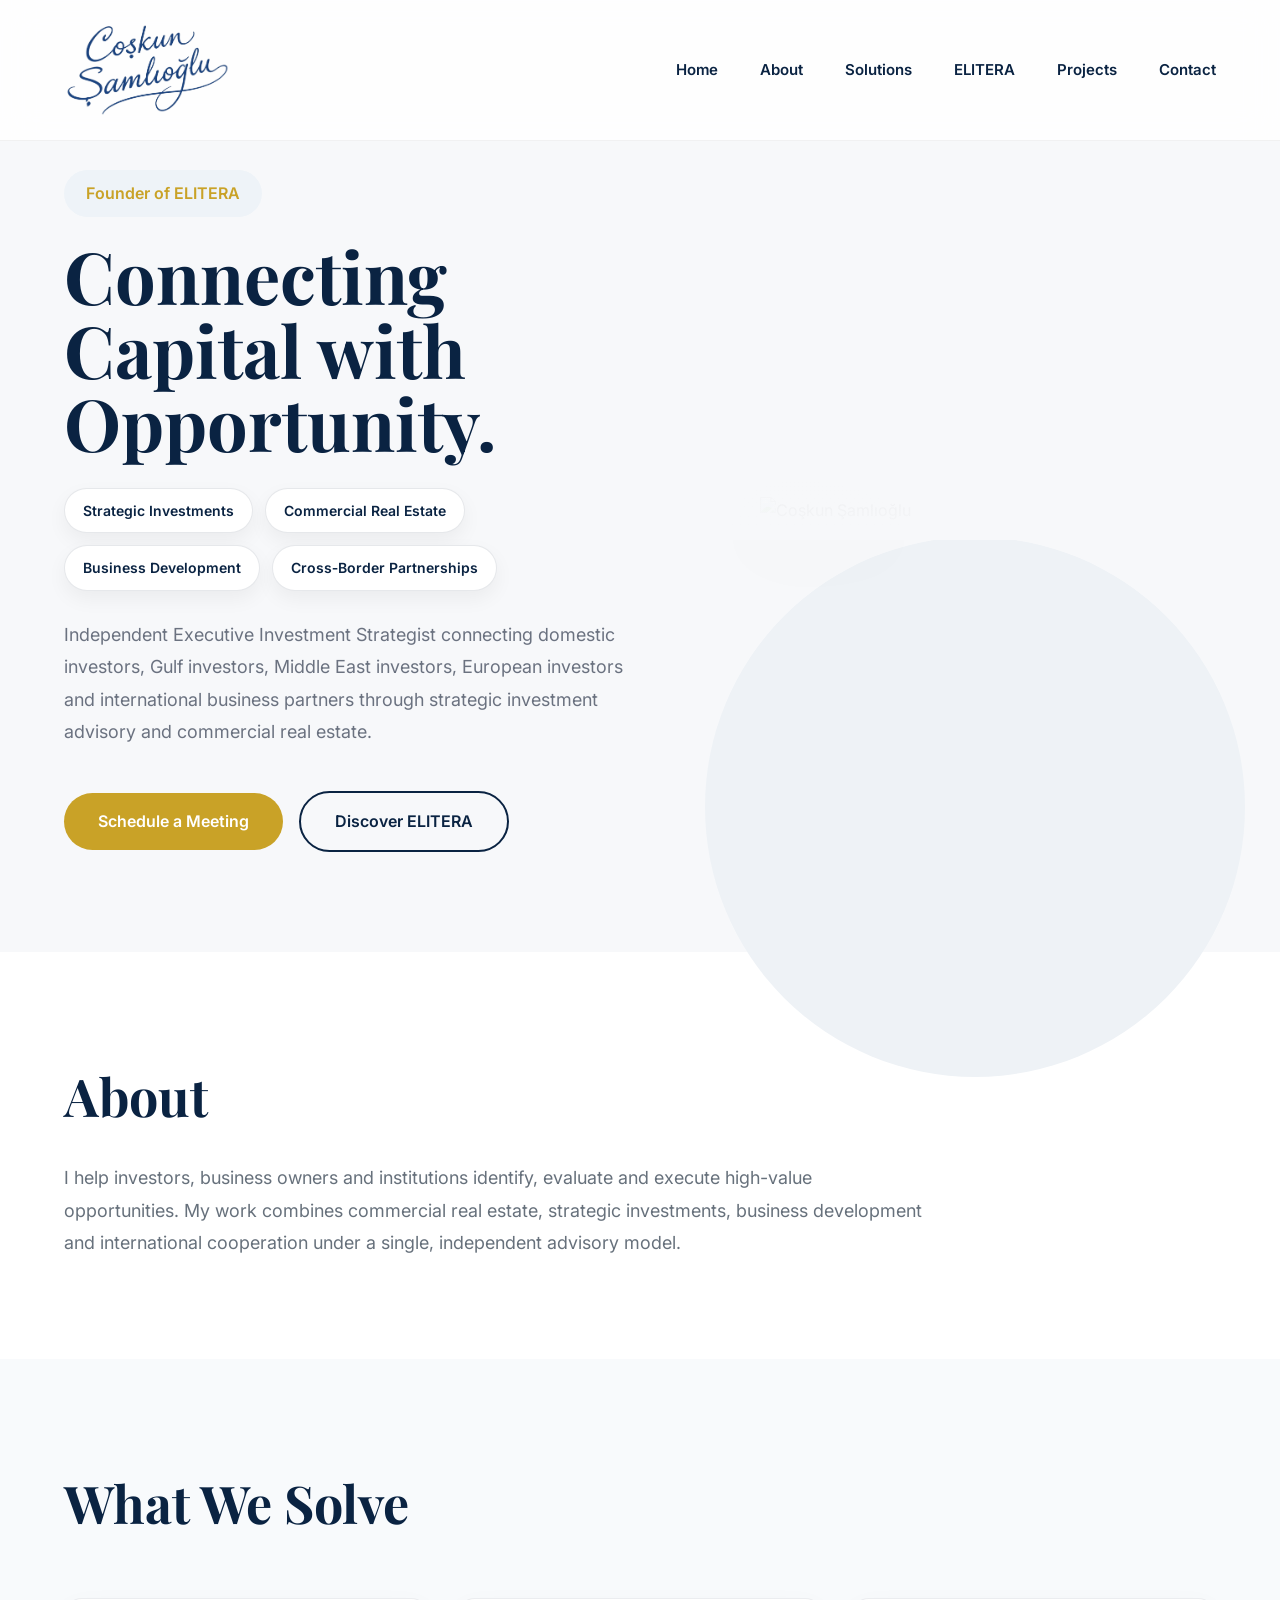
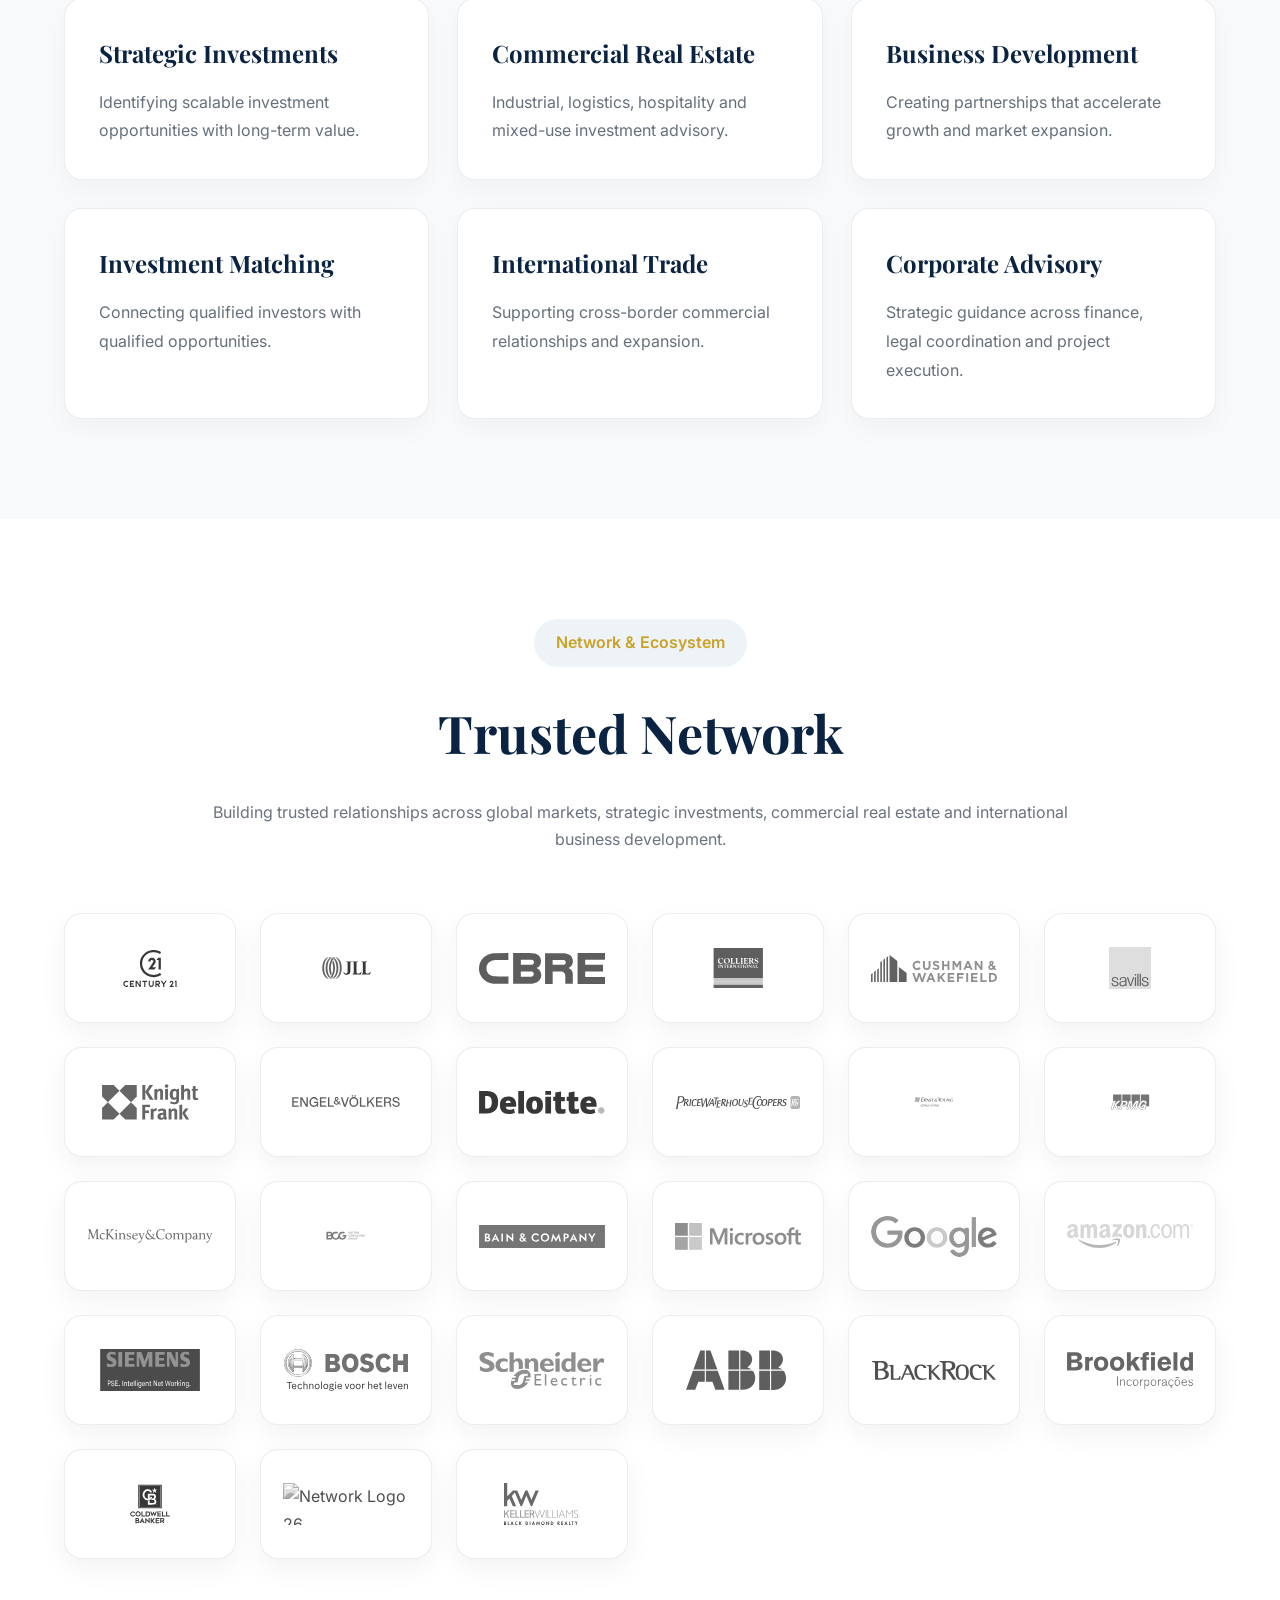
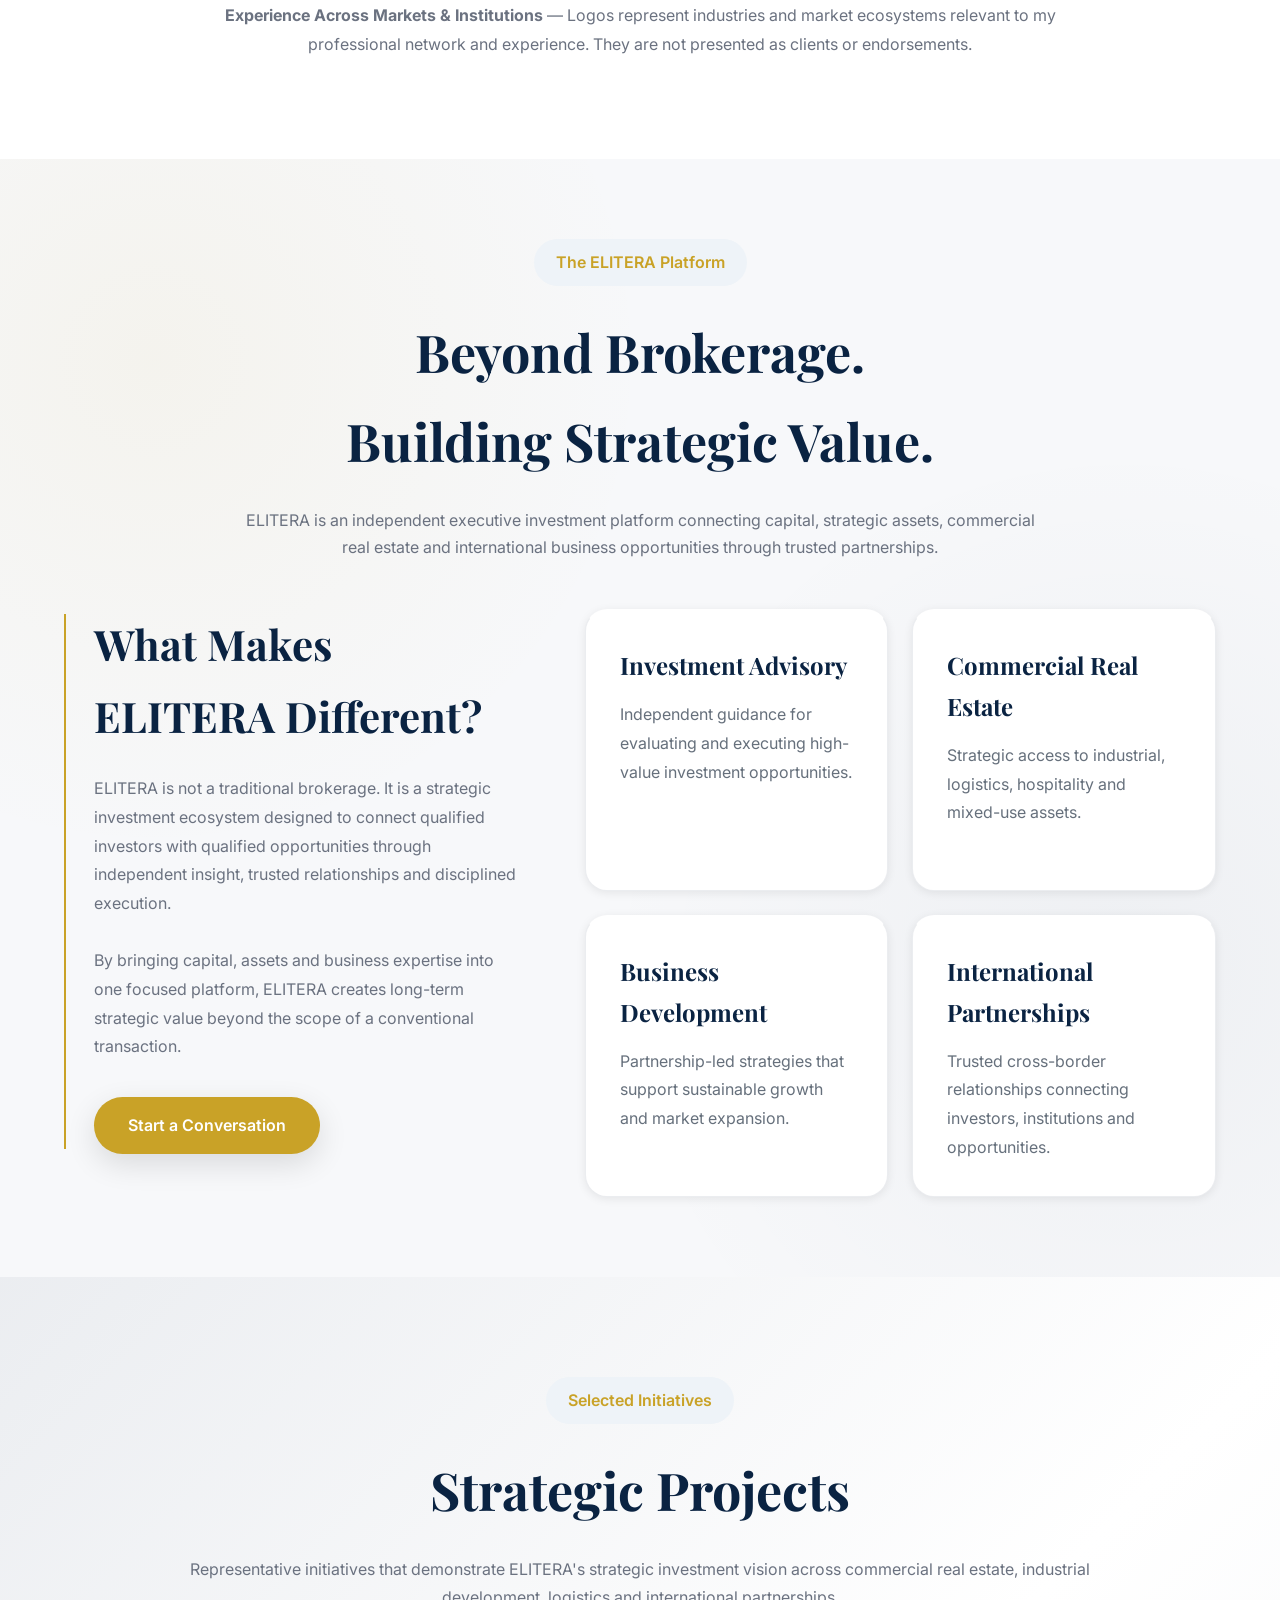
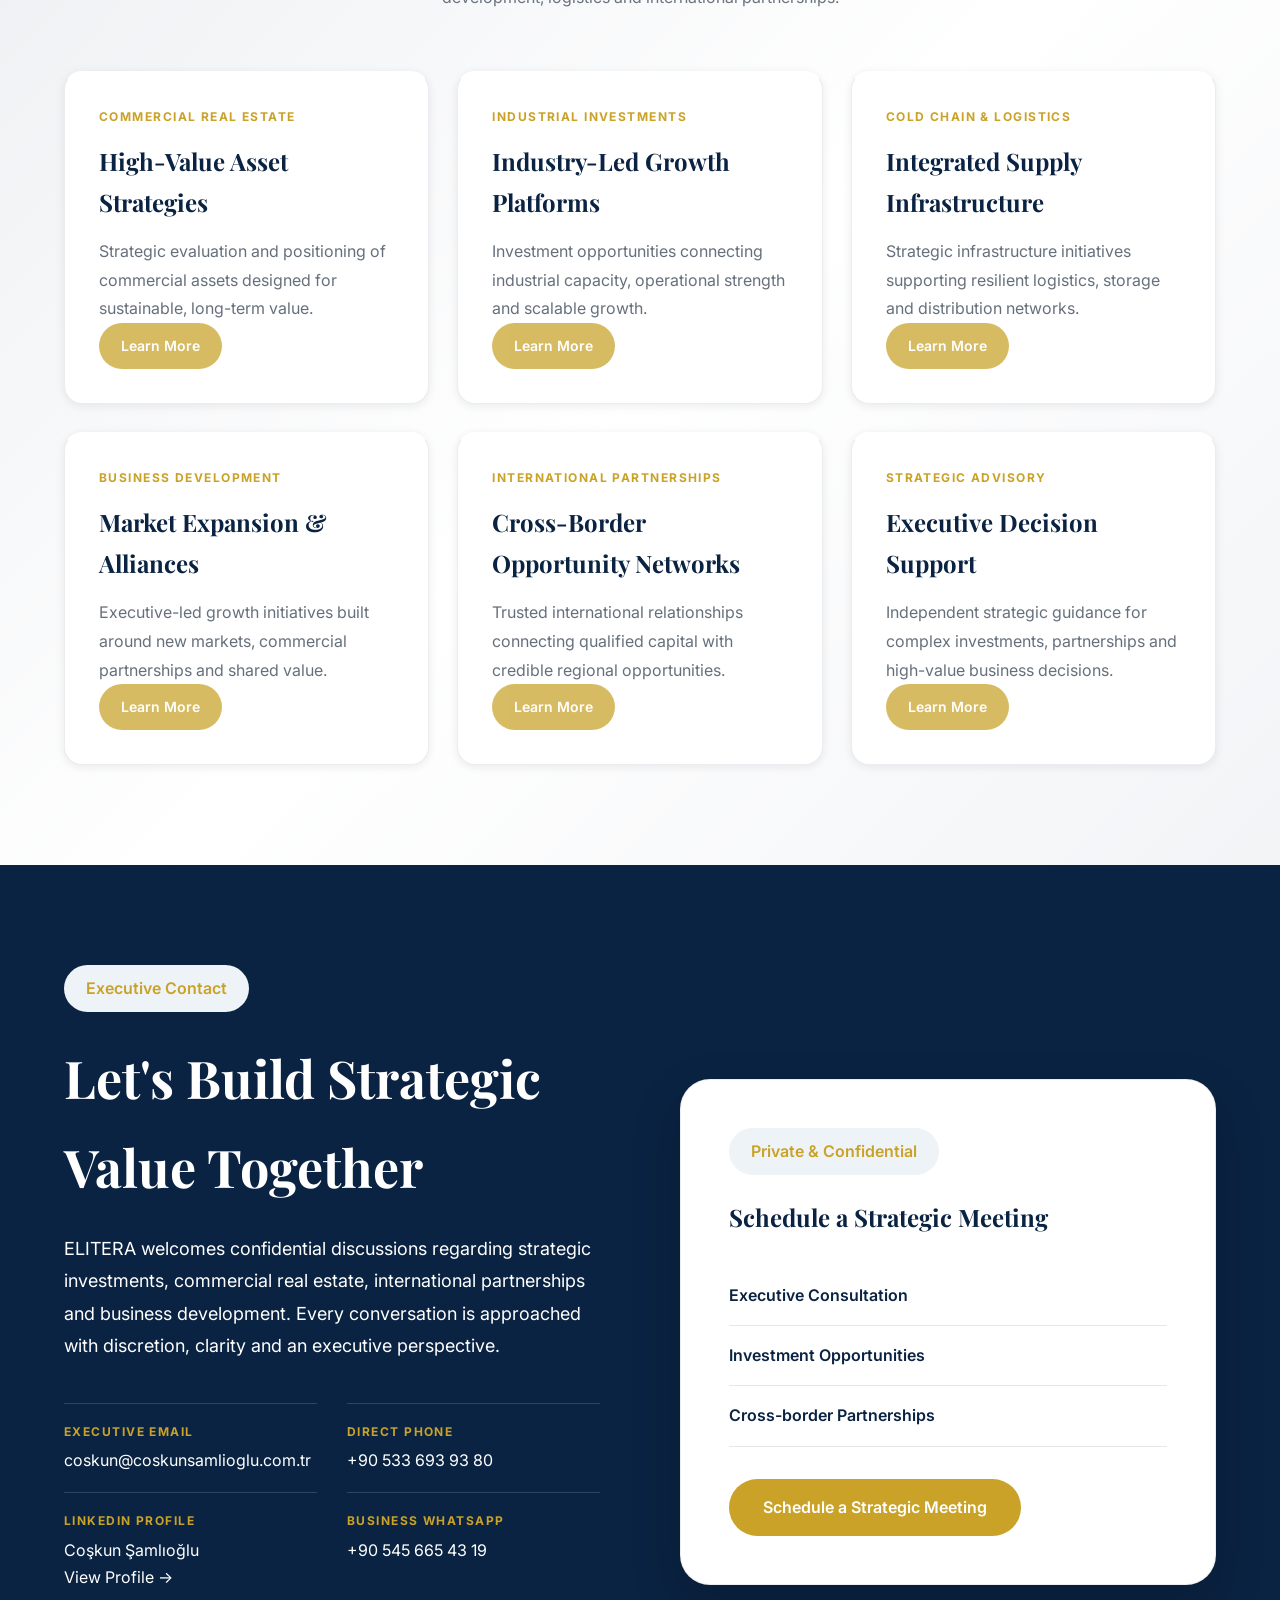
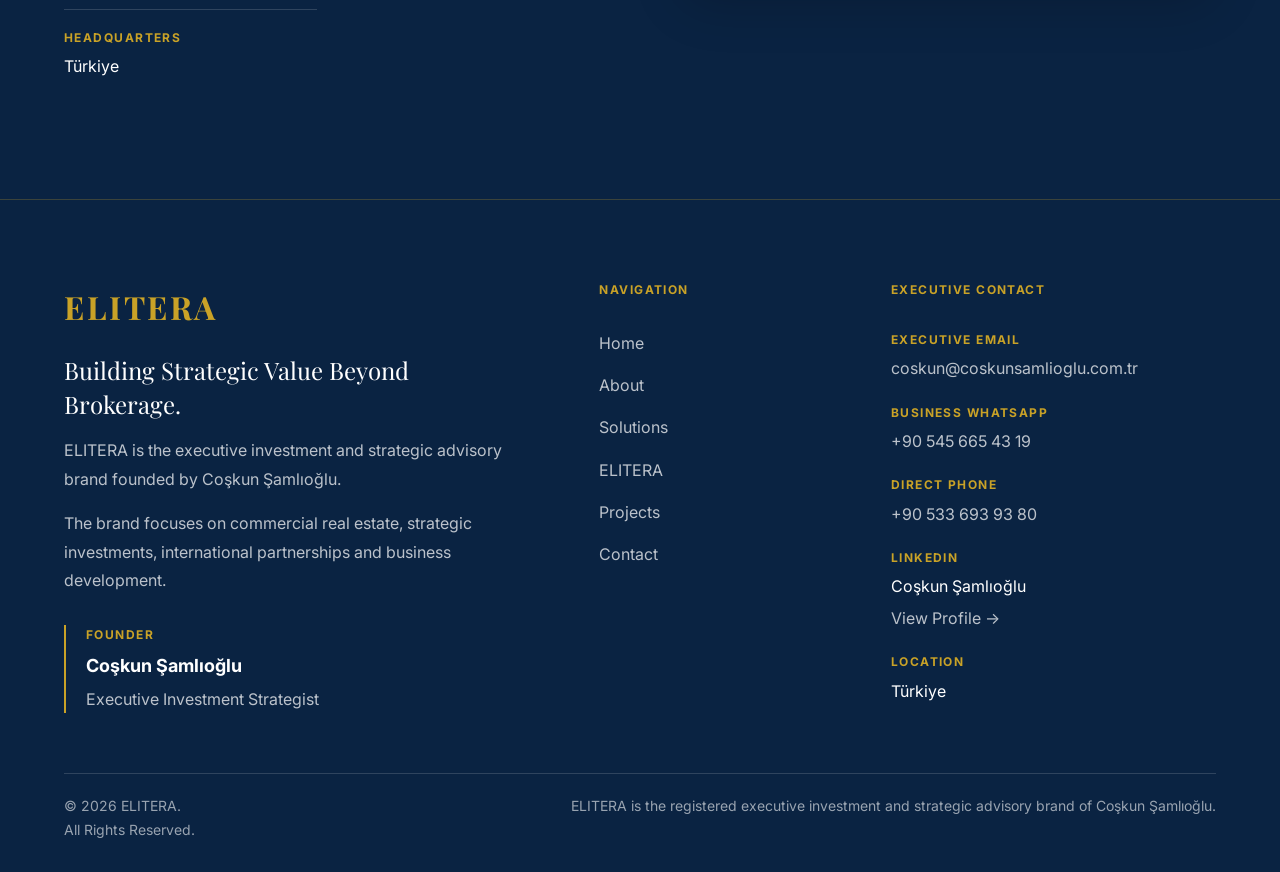
==== commit b13d2e0a: "v0.6 Stable before Cline development" ====
--- a/index.html
+++ b/index.html
@@ -281,11 +281,12 @@
 <div>
 <dt>LinkedIn Profile</dt>
 <dd>
+Coşkun Şamlıoğlu<br>
 <a href="https://www.linkedin.com/in/coskunsamlioglu/"
    target="_blank"
    rel="noopener noreferrer"
-   aria-label="Visit the executive LinkedIn profile; opens in a new tab">
-linkedin.com/in/coskunsamlioglu
+   aria-label="View Coşkun Şamlıoğlu's LinkedIn profile; opens in a new tab">
+View Profile →
 </a>
 </dd>
 </div>
@@ -325,6 +326,101 @@
 
 </main>
 
+<footer class="site-footer">
+<div class="container">
+
+<div class="footer-grid">
+
+<div class="footer-brand">
+<a class="footer-brand-mark" href="#home" aria-label="ELITERA — return to home">ELITERA</a>
+<p class="footer-tagline">Building Strategic Value Beyond Brokerage.</p>
+<p class="footer-description">
+ELITERA is the executive investment and strategic advisory brand founded by
+Coşkun Şamlıoğlu.
+</p>
+<p class="footer-description">
+The brand focuses on commercial real estate, strategic investments,
+international partnerships and business development.
+</p>
+
+<div class="footer-founder">
+<span class="footer-label">Founder</span>
+<strong>Coşkun Şamlıoğlu</strong>
+<span>Executive Investment Strategist</span>
+</div>
+</div>
+
+<nav class="footer-navigation" aria-label="Footer navigation">
+<h2 class="footer-title">Navigation</h2>
+<ul>
+<li><a href="#home">Home</a></li>
+<li><a href="#about">About</a></li>
+<li><a href="#solutions">Solutions</a></li>
+<li><a href="#elitera">ELITERA</a></li>
+<li><a href="#projects">Projects</a></li>
+<li><a href="#contact">Contact</a></li>
+</ul>
+</nav>
+
+<address class="footer-executive-contact">
+<h2 class="footer-title">Executive Contact</h2>
+<dl class="footer-contact">
+<div>
+<dt>Executive Email</dt>
+<dd>
+<a href="mailto:coskun@coskunsamlioglu.com.tr"
+   aria-label="Send an email to ELITERA">
+coskun@coskunsamlioglu.com.tr
+</a>
+</dd>
+</div>
+<div>
+<dt>Business WhatsApp</dt>
+<dd>
+<a href="https://wa.me/905456654319"
+   aria-label="Message ELITERA on WhatsApp at +90 545 665 43 19">
++90 545 665 43 19
+</a>
+</dd>
+</div>
+<div>
+<dt>Direct Phone</dt>
+<dd>
+<a href="tel:+905336939380"
+   aria-label="Call ELITERA at +90 533 693 93 80">
++90 533 693 93 80
+</a>
+</dd>
+</div>
+<div>
+<dt>LinkedIn</dt>
+<dd>
+<span>Coşkun Şamlıoğlu</span>
+<a href="https://www.linkedin.com/in/coskunsamlioglu/"
+   target="_blank"
+   rel="noopener noreferrer"
+   aria-label="View Coşkun Şamlıoğlu's LinkedIn profile; opens in a new tab">
+View Profile →
+</a>
+</dd>
+</div>
+<div>
+<dt>Location</dt>
+<dd>Türkiye</dd>
+</div>
+</dl>
+</address>
+
+</div>
+
+<div class="footer-bottom">
+<p>© 2026 ELITERA.<br>All Rights Reserved.</p>
+<p>ELITERA is the registered executive investment and strategic advisory brand of Coşkun Şamlıoğlu.</p>
+</div>
+
+</div>
+</footer>
+
 <script src="assets/js/app.js"></script>
 </body>
 </html>
--- a/assets/css/style.css
+++ b/assets/css/style.css
@@ -596,3 +596,123 @@
     .contact-details{grid-template-columns:1fr;}
     .contact-card{padding:34px;}
 }
+
+/* =========================================================
+   Executive Footer
+========================================================= */
+
+.site-footer{
+    padding-top:var(--space-80);
+    background:var(--primary);
+    border-top:1px solid rgba(201,162,39,.25);
+}
+.footer-grid{
+    display:grid;
+    grid-template-columns:1.4fr .65fr 1fr;
+    gap:var(--space-80);
+}
+.footer-brand-mark{
+    color:var(--gold);
+    font-family:var(--font-title);
+    font-size:var(--fs-32);
+    font-weight:var(--fw700);
+    letter-spacing:.08em;
+}
+.footer-tagline{
+    max-width:440px;
+    margin-top:var(--space-20);
+    color:var(--white);
+    font-family:var(--font-title);
+    font-size:var(--fs-24);
+    line-height:1.4;
+}
+.footer-description{
+    max-width:520px;
+    margin-top:var(--space-15);
+    color:var(--white);
+    line-height:1.8;
+    opacity:.72;
+}
+.footer-founder{
+    display:grid;
+    gap:var(--space-5);
+    margin-top:var(--space-30);
+    padding-left:var(--space-20);
+    border-left:2px solid var(--gold);
+    color:var(--white);
+}
+.footer-founder strong{font-size:var(--fs-18);}
+.footer-founder > span:last-child{opacity:.72;}
+.footer-title,
+.footer-label,
+.footer-contact dt{
+    color:var(--gold);
+    font-family:var(--font-body);
+    font-size:var(--fs-12);
+    font-weight:var(--fw700);
+    letter-spacing:.12em;
+    text-transform:uppercase;
+}
+.footer-navigation ul{
+    display:grid;
+    gap:var(--space-15);
+    margin-top:var(--space-30);
+}
+.site-footer a{transition:var(--transition);}
+.footer-navigation a,
+.footer-contact a{
+    color:var(--white);
+    opacity:.72;
+}
+.footer-navigation a:hover,
+.footer-contact a:hover{
+    color:var(--gold);
+    opacity:1;
+}
+.site-footer a:focus-visible{
+    outline:2px solid var(--gold);
+    outline-offset:4px;
+}
+.footer-executive-contact{font-style:normal;}
+.footer-contact{
+    display:grid;
+    gap:var(--space-20);
+    margin-top:var(--space-30);
+}
+.footer-contact dd{
+    display:grid;
+    gap:var(--space-5);
+    margin-top:var(--space-5);
+    color:var(--white);
+}
+.footer-bottom{
+    display:flex;
+    align-items:flex-start;
+    justify-content:space-between;
+    gap:var(--space-40);
+    margin-top:var(--space-60);
+    padding:var(--space-20) 0 var(--space-30);
+    border-top:1px solid rgba(255,255,255,.15);
+}
+.footer-bottom p{
+    max-width:680px;
+    color:var(--white);
+    font-size:var(--fs-14);
+    line-height:1.7;
+    opacity:.58;
+}
+.footer-bottom p:last-child{text-align:right;}
+@media(max-width:992px){
+    .footer-grid{grid-template-columns:repeat(2,1fr);gap:var(--space-60);}
+    .footer-brand{grid-column:1/-1;}
+}
+@media(max-width:768px){
+    .site-footer{padding-top:var(--space-60);}
+    .footer-grid{grid-template-columns:1fr;gap:var(--space-50);}
+    .footer-brand{grid-column:auto;}
+    .footer-bottom{flex-direction:column;gap:var(--space-20);}
+    .footer-bottom p:last-child{text-align:left;}
+}
+@media(prefers-reduced-motion:reduce){
+    .site-footer a{transition:none;}
+}
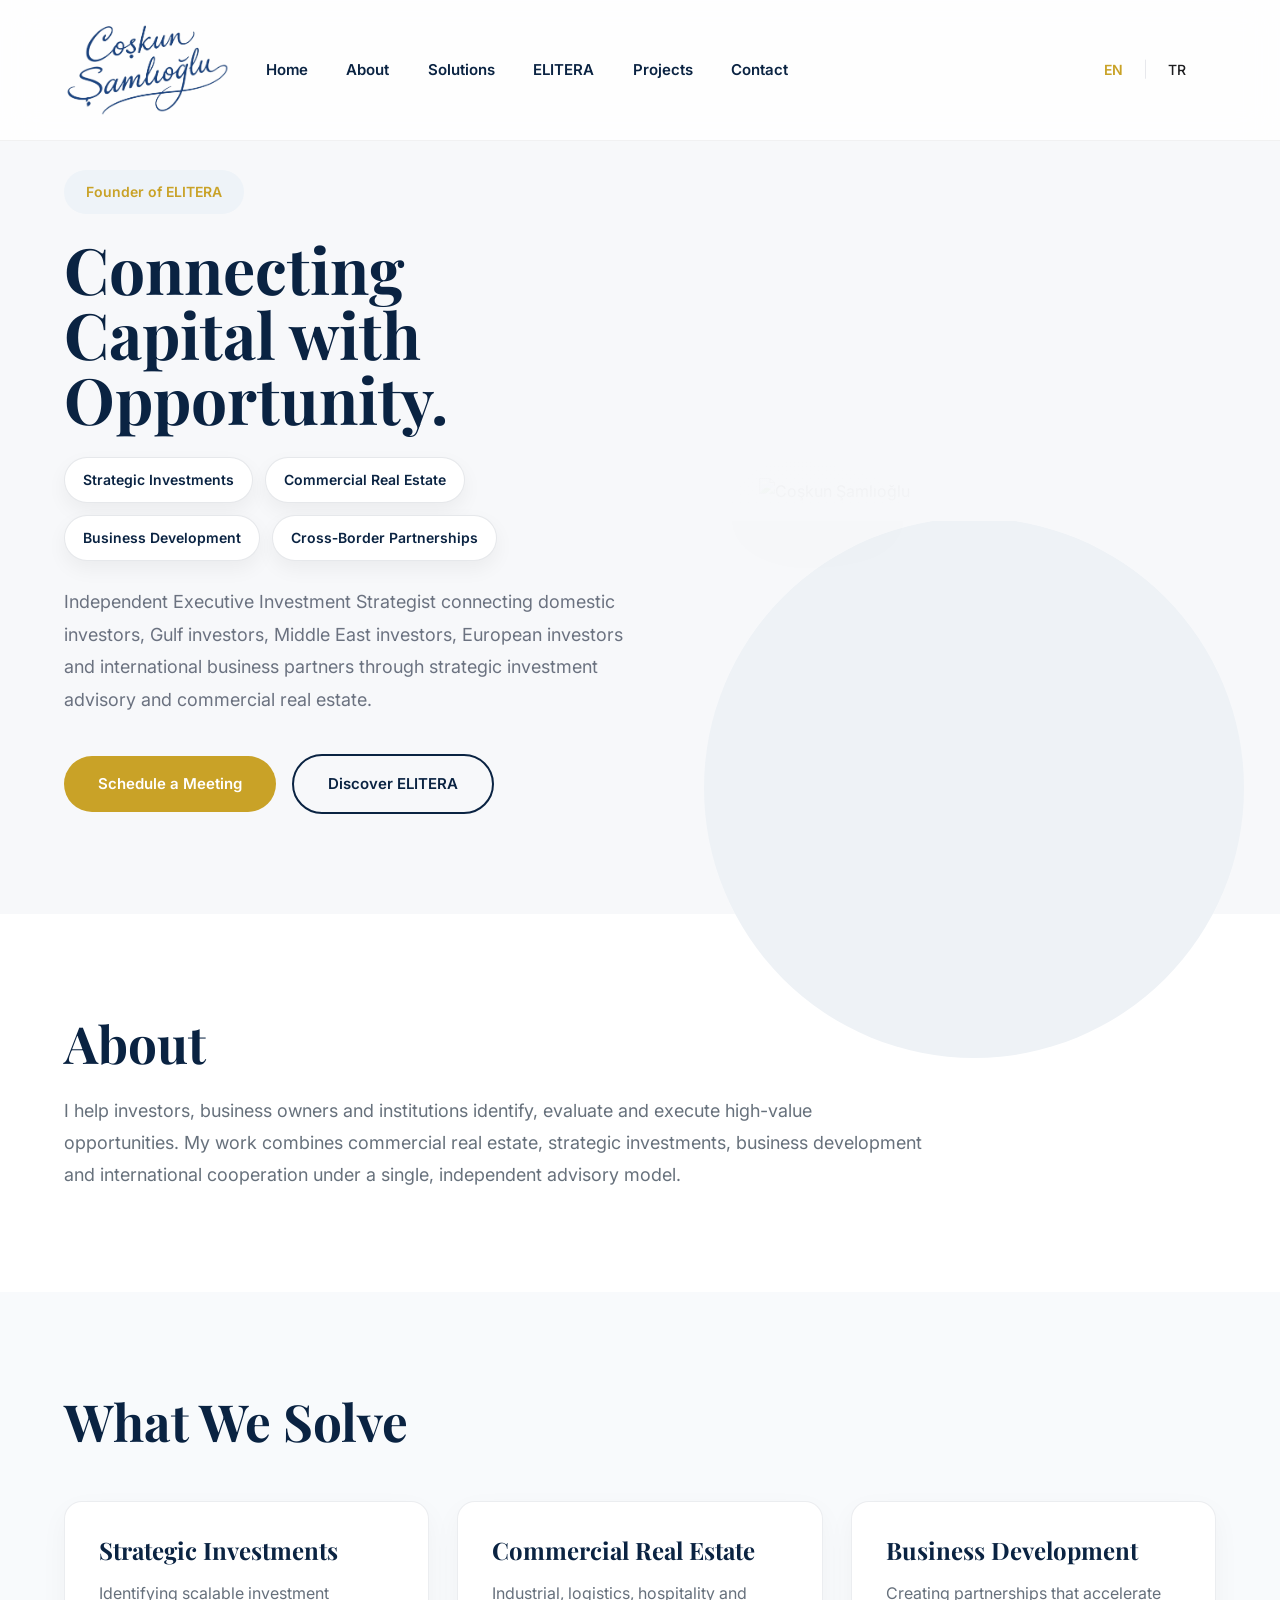
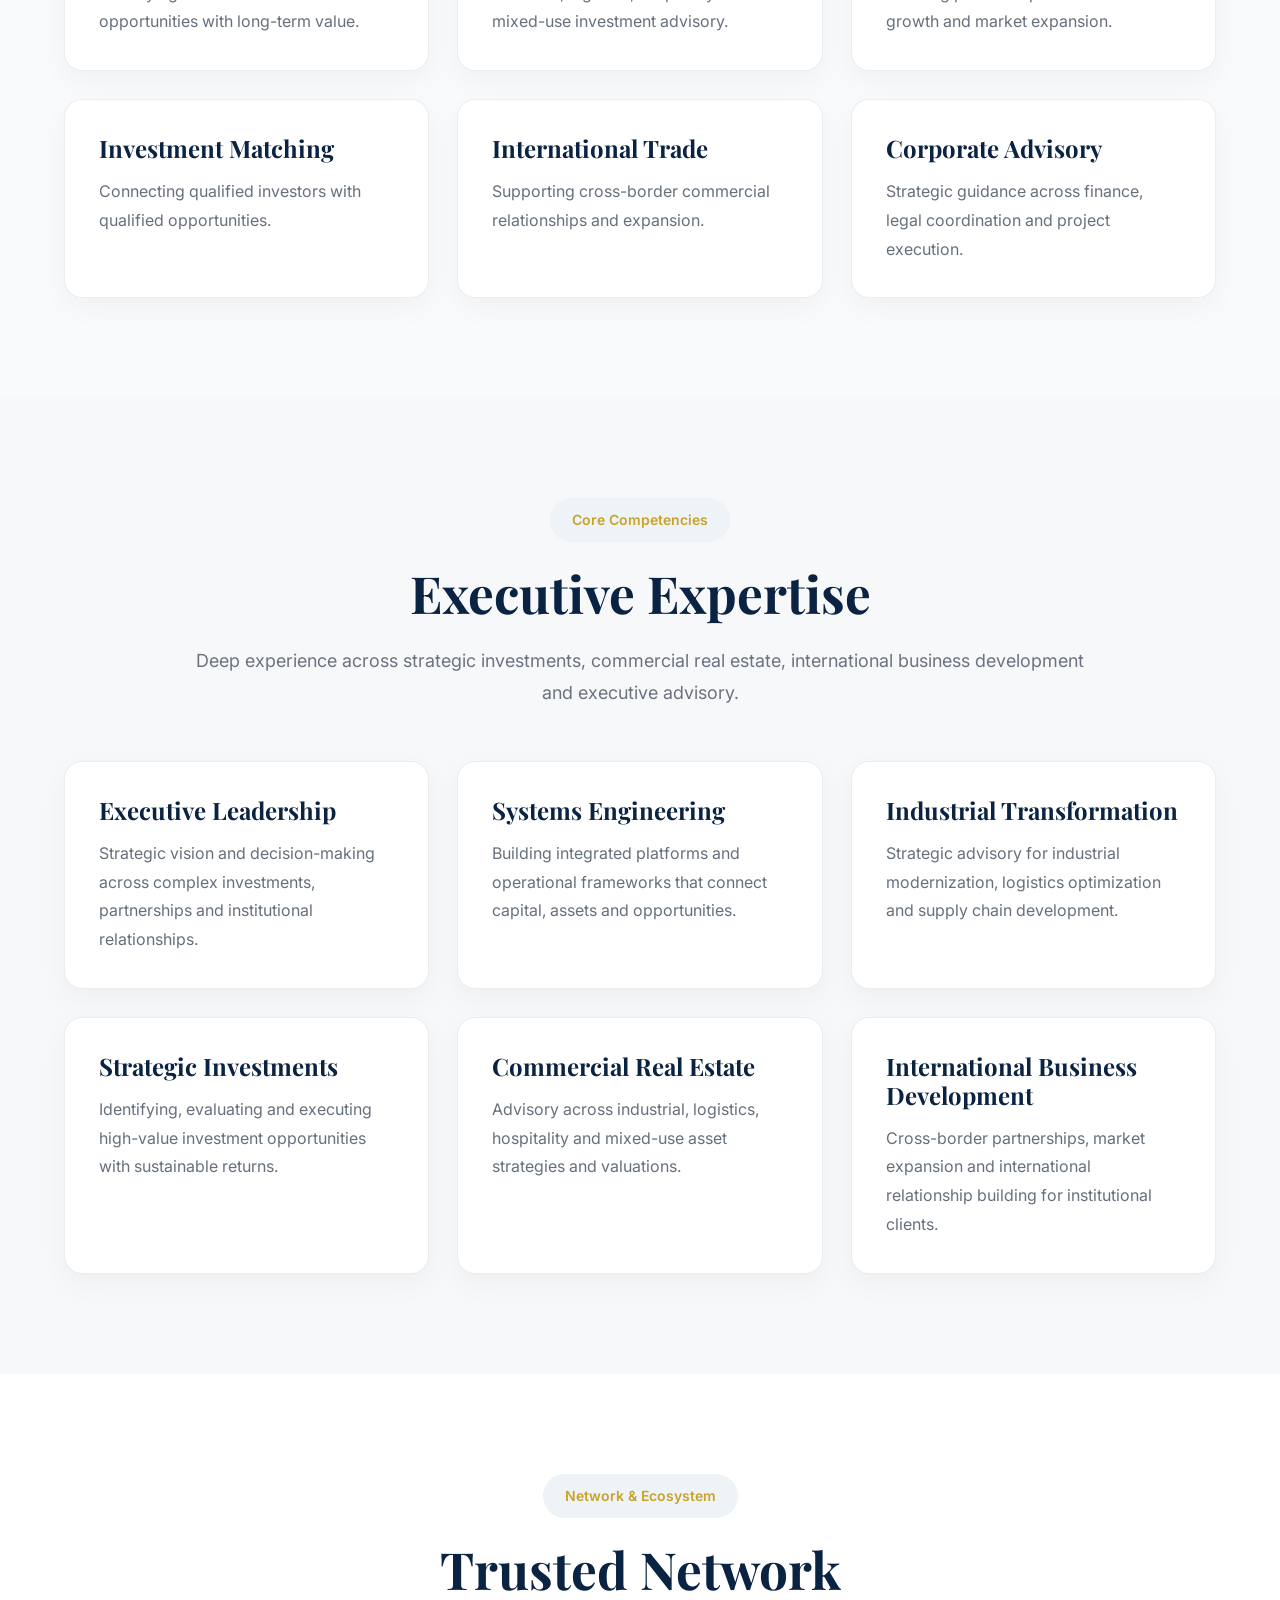
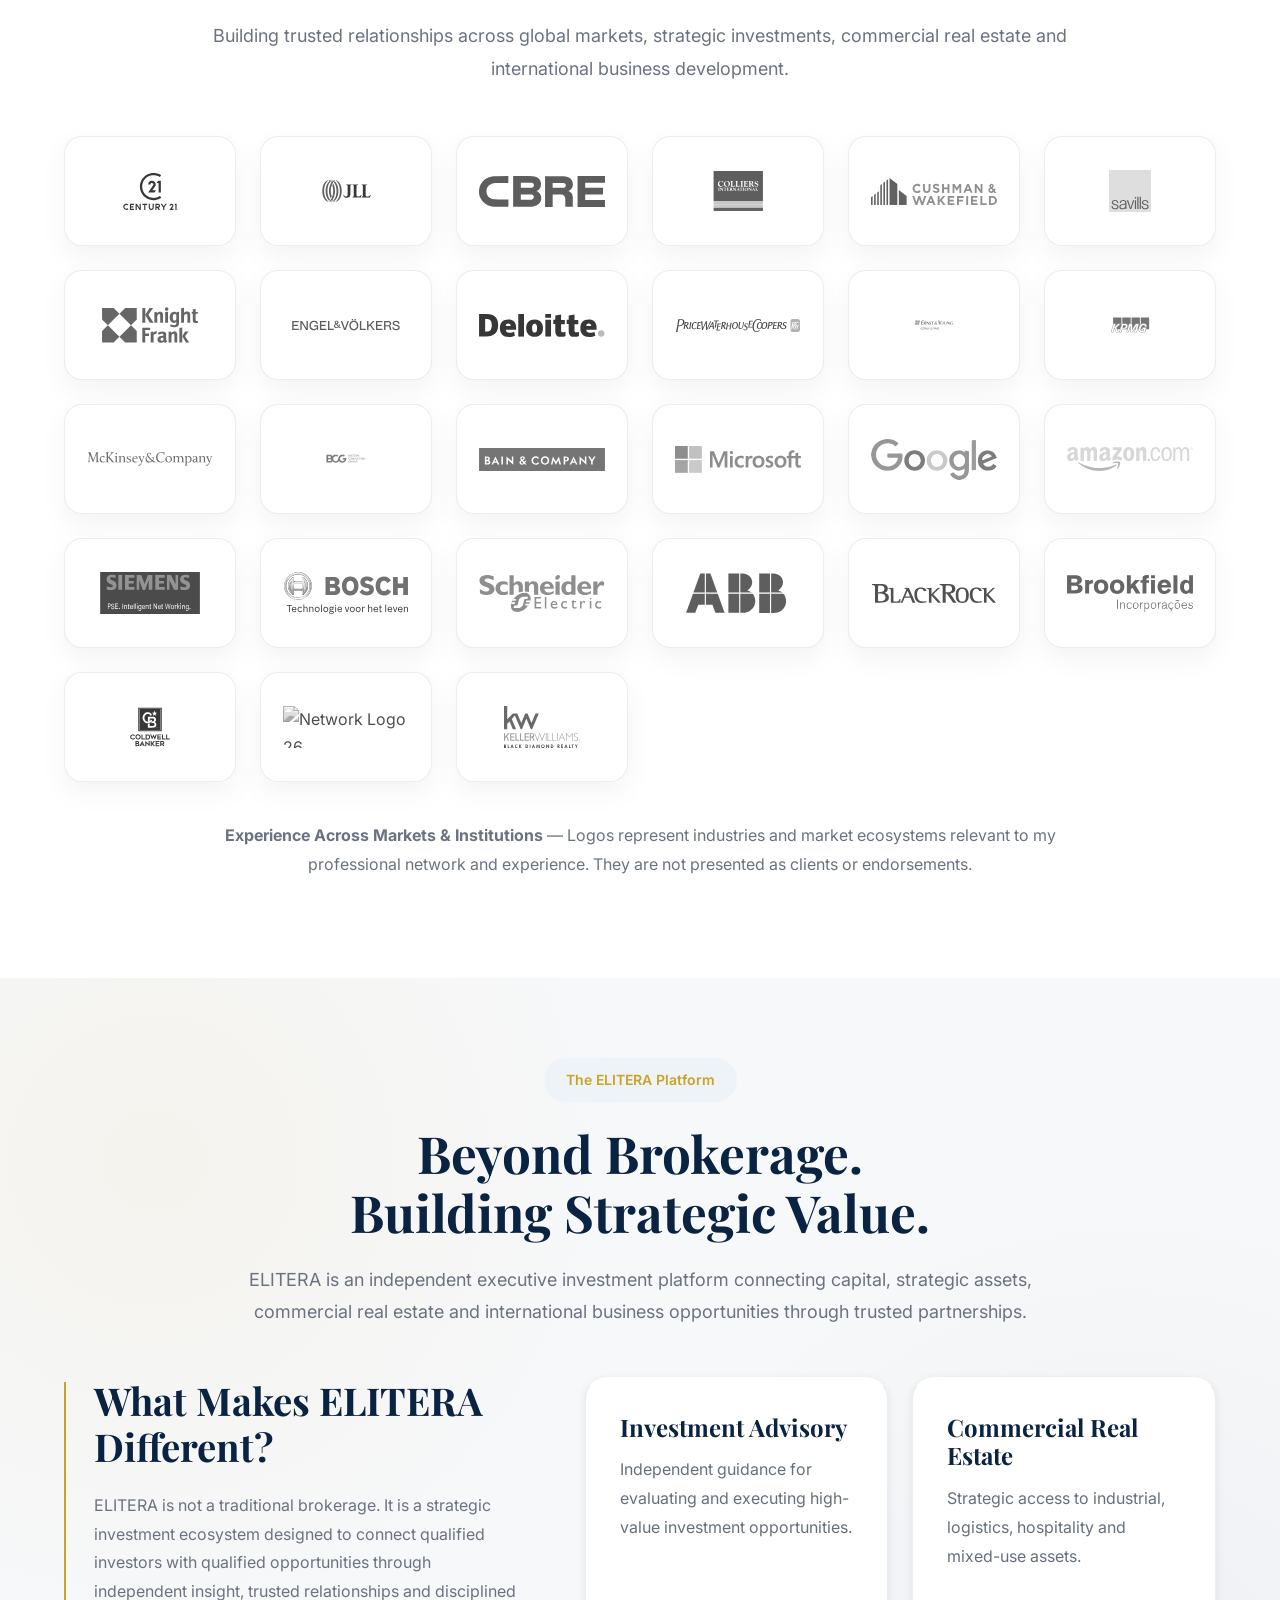
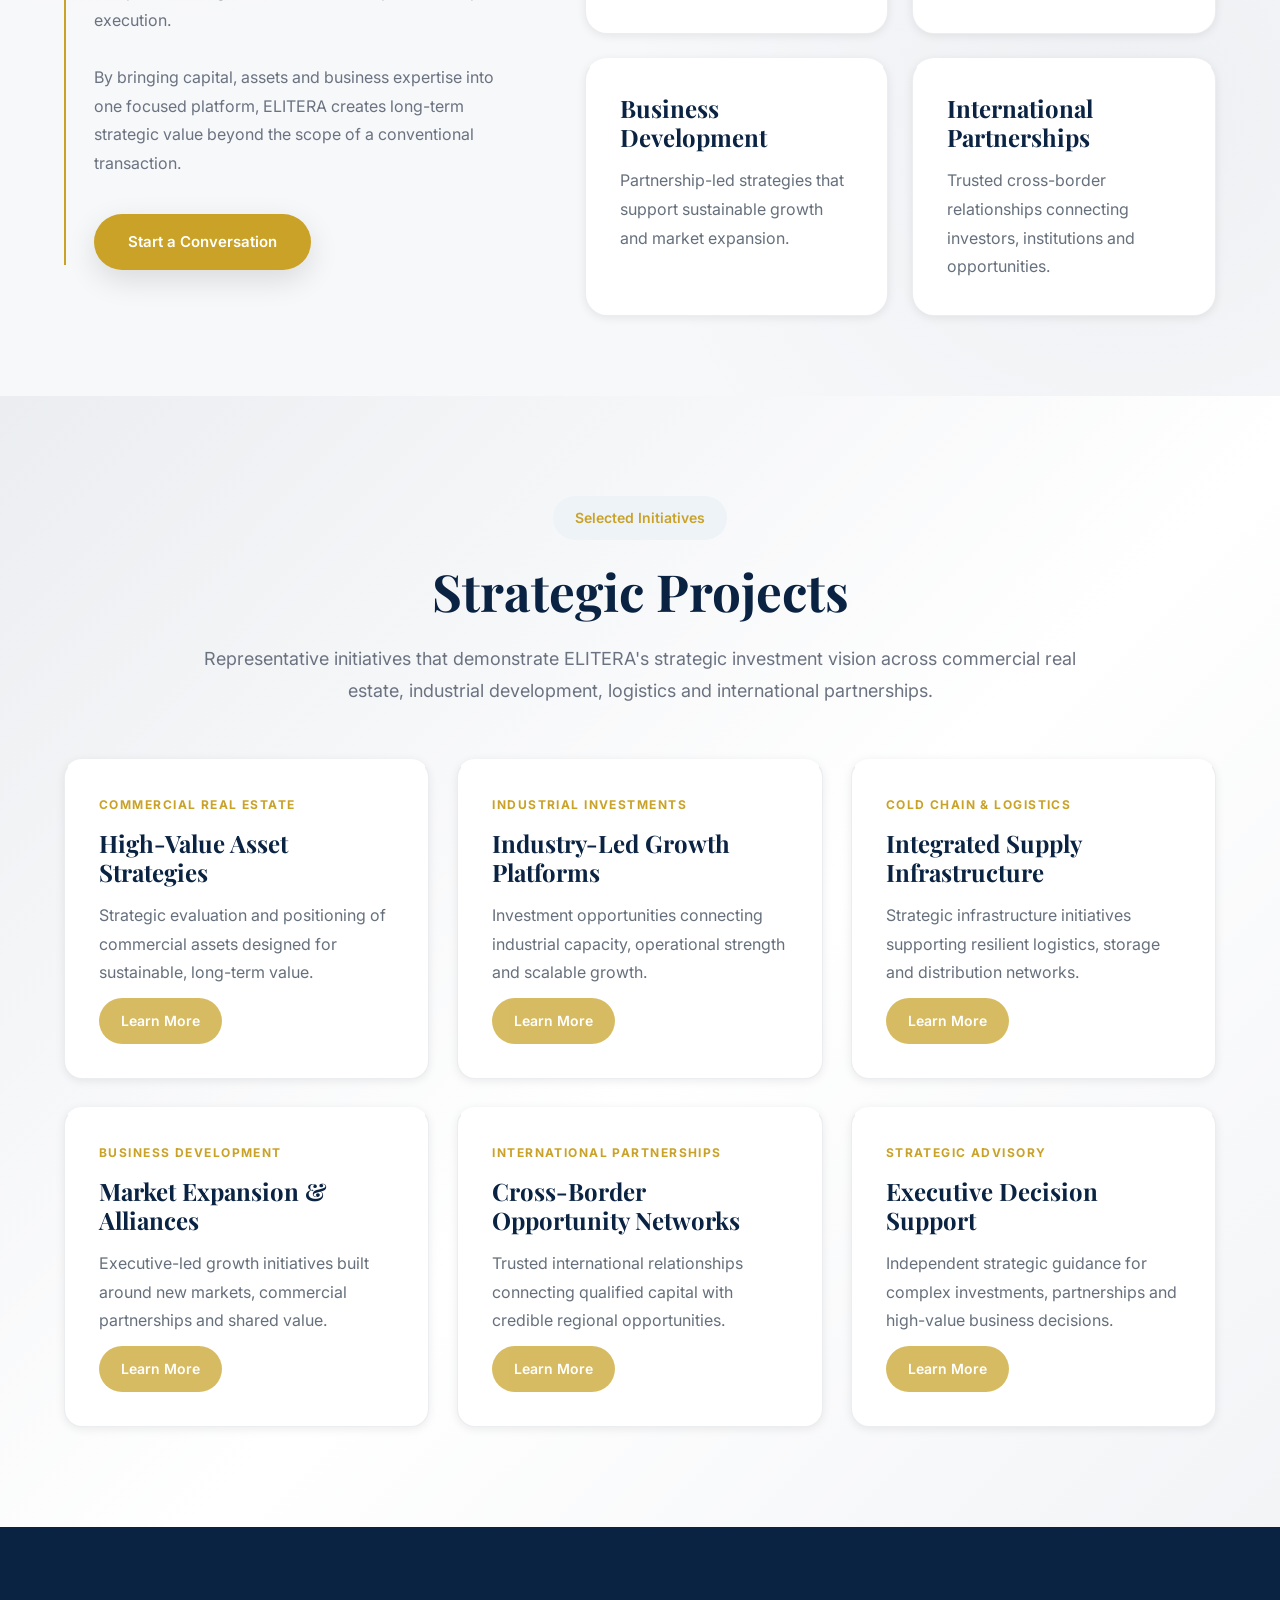
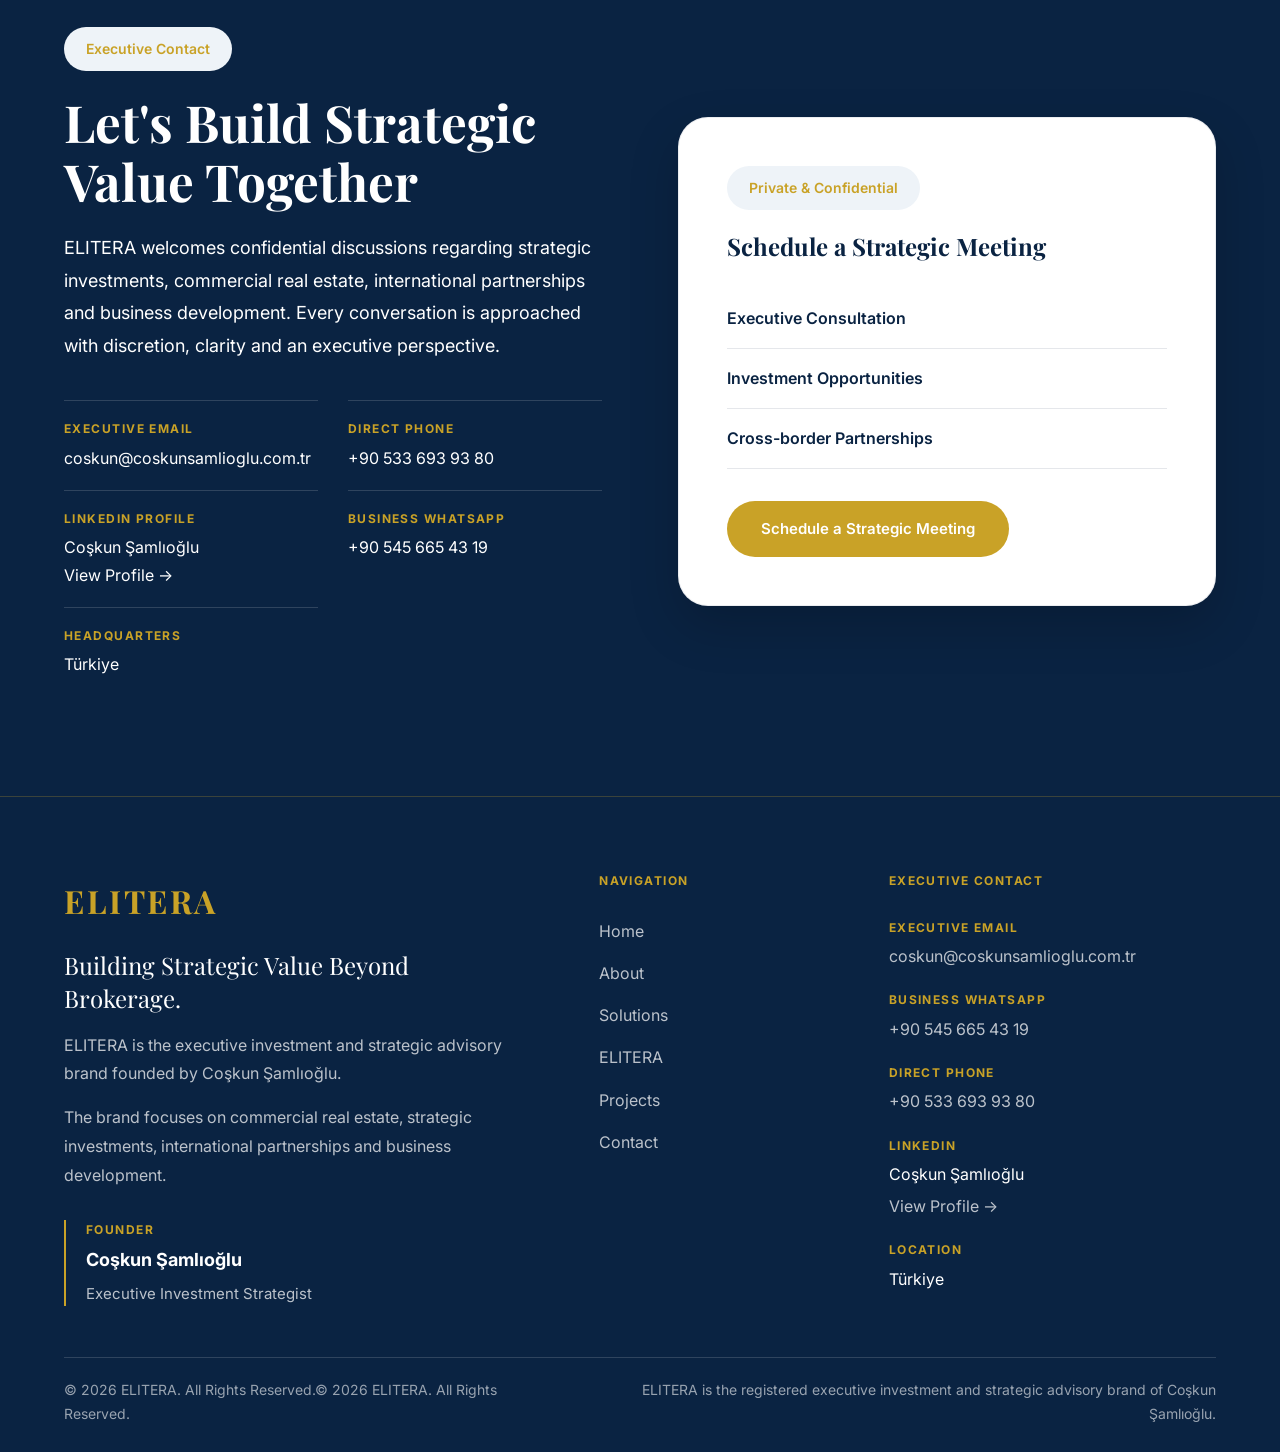
==== commit 98c4cfa1: "v1.0 Production Ready" ====
--- a/index.html
+++ b/index.html
@@ -1,9 +1,24 @@
 <!DOCTYPE html>
-<html lang="en">
+<html lang="en" dir="ltr">
 <head>
 <meta charset="UTF-8">
 <meta name="viewport" content="width=device-width, initial-scale=1.0">
-<title>Coşkun Şamlıoğlu | Executive Investment Strategist</title>
+<meta name="description" content="ELITERA Executive Investment Platform. Strategic investment advisory, commercial real estate, and international business development by Coşkun Şamlıoğlu.">
+<meta name="keywords" content="executive investment, strategic advisory, commercial real estate, business development, international partnerships">
+<meta name="author" content="Coşkun Şamlıoğlu">
+<meta name="robots" content="index, follow">
+<link rel="canonical" href="https://coskunsamlioglu.com.tr/">
+<meta property="og:type" content="website">
+<meta property="og:title" content="Coşkun Şamlıoğlu | Executive Investment Strategist">
+<meta property="og:description" content="ELITERA Executive Investment Platform. Strategic investment advisory, commercial real estate, and international business development.">
+<meta property="og:url" content="https://coskunsamlioglu.com.tr/">
+<meta property="og:image" content="https://coskunsamlioglu.com.tr/assets/images/og-image.png">
+<meta property="og:site_name" content="ELITERA">
+<meta name="twitter:card" content="summary_large_image">
+<meta name="twitter:title" content="Coşkun Şamlıoğlu | Executive Investment Strategist">
+<meta name="twitter:description" content="ELITERA Executive Investment Platform. Strategic investment advisory, commercial real estate, and international business development.">
+<meta name="twitter:image" content="https://coskunsamlioglu.com.tr/assets/images/og-image.png">
+<link rel="icon" type="image/x-icon" href="assets/images/favicon.ico">
 <link rel="preconnect" href="https://fonts.googleapis.com">
 <link rel="preconnect" href="https://fonts.gstatic.com" crossorigin>
 <link href="https://fonts.googleapis.com/css2?family=Inter:wght@300;400;500;600;700&family=Playfair+Display:wght@600;700&display=swap" rel="stylesheet">
@@ -15,6 +30,54 @@
 <link rel="stylesheet" href="assets/css/style.css">
 <link rel="stylesheet" href="assets/css/responsive.css">
 <link rel="stylesheet" href="assets/css/animations.css">
+<style>
+.language-switcher {
+    display: flex;
+    gap: var(--space-10);
+    align-items: center;
+    margin-left: auto;
+    margin-right: var(--space-20);
+}
+
+.language-switcher button {
+    background: none;
+    border: none;
+    padding: var(--space-5) var(--space-10);
+    font-size: var(--fs-14);
+    font-weight: var(--fw500);
+    color: var(--text);
+    cursor: pointer;
+    transition: color var(--transition);
+    font-family: var(--font-body);
+}
+
+.language-switcher button:hover,
+.language-switcher button:focus-visible {
+    color: var(--gold);
+    outline: none;
+}
+
+.language-switcher button.active {
+    color: var(--gold);
+    font-weight: var(--fw600);
+}
+
+.language-switcher-separator {
+    color: var(--border);
+    font-weight: var(--fw300);
+}
+
+@media (max-width: 767px) {
+    .language-switcher {
+        margin-right: var(--space-10);
+    }
+
+    .language-switcher button {
+        padding: var(--space-5) var(--space-8);
+        font-size: var(--fs-12);
+    }
+}
+</style>
 </head>
 <body>
 
@@ -26,16 +89,41 @@
 
 <nav>
 <ul class="menu">
-<li><a href="#home">Home</a></li>
-<li><a href="#about">About</a></li>
-<li><a href="#solutions">Solutions</a></li>
-<li><a href="#elitera">ELITERA</a></li>
-<li><a href="#projects">Projects</a></li>
-<li><a href="#contact">Contact</a></li>
+<li><a href="#home" data-i18n="header.home">Home</a></li>
+<li><a href="#about" data-i18n="header.about">About</a></li>
+<li><a href="#solutions" data-i18n="header.solutions">Solutions</a></li>
+<li><a href="#elitera" data-i18n="header.elitera">ELITERA</a></li>
+<li><a href="#projects" data-i18n="header.projects">Projects</a></li>
+<li><a href="#contact" data-i18n="header.contact">Contact</a></li>
 </ul>
 </nav>
+
+<div class="language-switcher" role="group" aria-label="Language selection">
+<button class="language-btn active" data-lang="en" aria-label="Switch to English">EN</button>
+<span class="language-switcher-separator" aria-hidden="true">|</span>
+<button class="language-btn" data-lang="tr" aria-label="Türkçeye geç">TR</button>
+</div>
+
+<button class="menu-toggle" aria-label="Toggle navigation menu" aria-expanded="false">
+<span></span>
+<span></span>
+<span></span>
+</button>
 </div>
 </header>
+
+<div class="menu-overlay"></div>
+
+<nav class="mobile-menu" aria-label="Mobile navigation">
+<ul>
+<li><a href="#home" data-i18n="header.home">Home</a></li>
+<li><a href="#about" data-i18n="header.about">About</a></li>
+<li><a href="#solutions" data-i18n="header.solutions">Solutions</a></li>
+<li><a href="#elitera" data-i18n="header.elitera">ELITERA</a></li>
+<li><a href="#projects" data-i18n="header.projects">Projects</a></li>
+<li><a href="#contact" data-i18n="header.contact">Contact</a></li>
+</ul>
+</nav>
 
 <main>
 
@@ -43,25 +131,25 @@
 <div class="container hero-content">
 
 <div class="hero-left">
-<span class="hero-tag">Founder of ELITERA</span>
-
-<h1>Connecting<br>Capital with<br>Opportunity.</h1>
+<span class="hero-tag" data-i18n="hero.tag">Founder of ELITERA</span>
+
+<h1 data-i18n-html="hero.title">Connecting<br>Capital with<br>Opportunity.</h1>
 
 <div class="hero-services">
-<span>Strategic Investments</span>
-<span>Commercial Real Estate</span>
-<span>Business Development</span>
-<span>Cross‑Border Partnerships</span>
-</div>
-
-<p>
+<span data-i18n="hero.service1">Strategic Investments</span>
+<span data-i18n="hero.service2">Commercial Real Estate</span>
+<span data-i18n="hero.service3">Business Development</span>
+<span data-i18n="hero.service4">Cross‑Border Partnerships</span>
+</div>
+
+<p data-i18n="hero.description">
 Independent Executive Investment Strategist connecting domestic investors,
 Gulf investors, Middle East investors, European investors and international
 business partners through strategic investment advisory and commercial real estate.
 </p>
 
-<a class="btn" href="#contact">Schedule a Meeting</a>
-<a class="btn btn-outline" href="#elitera">Discover ELITERA</a>
+<a class="btn" href="#contact" data-i18n="hero.cta1">Schedule a Meeting</a>
+<a class="btn btn-outline" href="#elitera" data-i18n="hero.cta2">Discover ELITERA</a>
 
 </div>
 
@@ -76,8 +164,8 @@
 
 <section id="about" class="section">
 <div class="container">
-<h2>About</h2>
-<p>
+<h2 data-i18n="about.heading">About</h2>
+<p data-i18n="about.description">
 I help investors, business owners and institutions identify, evaluate and execute
 high-value opportunities. My work combines commercial real estate, strategic
 investments, business development and international cooperation under a single,
@@ -88,55 +176,97 @@
 
 <section id="solutions" class="section">
 <div class="container">
-<h2>What We Solve</h2>
+<h2 data-i18n="solutions.heading">What We Solve</h2>
 
 <div class="solutions-grid">
 
 <article class="solution-card">
-<h3>Strategic Investments</h3>
-<p>Identifying scalable investment opportunities with long-term value.</p>
-</article>
-
-<article class="solution-card">
-<h3>Commercial Real Estate</h3>
-<p>Industrial, logistics, hospitality and mixed-use investment advisory.</p>
-</article>
-
-<article class="solution-card">
-<h3>Business Development</h3>
-<p>Creating partnerships that accelerate growth and market expansion.</p>
-</article>
-
-<article class="solution-card">
-<h3>Investment Matching</h3>
-<p>Connecting qualified investors with qualified opportunities.</p>
-</article>
-
-<article class="solution-card">
-<h3>International Trade</h3>
-<p>Supporting cross-border commercial relationships and expansion.</p>
-</article>
-
-<article class="solution-card">
-<h3>Corporate Advisory</h3>
-<p>Strategic guidance across finance, legal coordination and project execution.</p>
-</article>
-
-</div>
-</div>
-</section>
-
-
-<section id="network" class="section network-section"><div class="container"><div class="section-intro"><span class="hero-tag">Network &amp; Ecosystem</span><h2>Trusted Network</h2><p>Building trusted relationships across global markets, strategic investments, commercial real estate and international business development.</p></div><div class="logo-grid"><div class="logo-card"><img src="assets/images/network/01.svg" alt="Network Logo 1" loading="lazy"></div><div class="logo-card"><img src="assets/images/network/02.svg" alt="Network Logo 2" loading="lazy"></div><div class="logo-card"><img src="assets/images/network/03.svg" alt="Network Logo 3" loading="lazy"></div><div class="logo-card"><img src="assets/images/network/04.svg" alt="Network Logo 4" loading="lazy"></div><div class="logo-card"><img src="assets/images/network/05.svg" alt="Network Logo 5" loading="lazy"></div><div class="logo-card"><img src="assets/images/network/06.svg" alt="Network Logo 6" loading="lazy"></div><div class="logo-card"><img src="assets/images/network/07.svg" alt="Network Logo 7" loading="lazy"></div><div class="logo-card"><img src="assets/images/network/08.svg" alt="Network Logo 8" loading="lazy"></div><div class="logo-card"><img src="assets/images/network/09.svg" alt="Network Logo 9" loading="lazy"></div><div class="logo-card"><img src="assets/images/network/10.svg" alt="Network Logo 10" loading="lazy"></div><div class="logo-card"><img src="assets/images/network/11.svg" alt="Network Logo 11" loading="lazy"></div><div class="logo-card"><img src="assets/images/network/12.svg" alt="Network Logo 12" loading="lazy"></div><div class="logo-card"><img src="assets/images/network/13.svg" alt="Network Logo 13" loading="lazy"></div><div class="logo-card"><img src="assets/images/network/14.svg" alt="Network Logo 14" loading="lazy"></div><div class="logo-card"><img src="assets/images/network/15.svg" alt="Network Logo 15" loading="lazy"></div><div class="logo-card"><img src="assets/images/network/16.svg" alt="Network Logo 16" loading="lazy"></div><div class="logo-card"><img src="assets/images/network/17.svg" alt="Network Logo 17" loading="lazy"></div><div class="logo-card"><img src="assets/images/network/18.svg" alt="Network Logo 18" loading="lazy"></div><div class="logo-card"><img src="assets/images/network/19.svg" alt="Network Logo 19" loading="lazy"></div><div class="logo-card"><img src="assets/images/network/20.svg" alt="Network Logo 20" loading="lazy"></div><div class="logo-card"><img src="assets/images/network/21.svg" alt="Network Logo 21" loading="lazy"></div><div class="logo-card"><img src="assets/images/network/22.svg" alt="Network Logo 22" loading="lazy"></div><div class="logo-card"><img src="assets/images/network/23.svg" alt="Network Logo 23" loading="lazy"></div><div class="logo-card"><img src="assets/images/network/24.svg" alt="Network Logo 24" loading="lazy"></div><div class="logo-card"><img src="assets/images/network/25.svg" alt="Network Logo 25" loading="lazy"></div><div class="logo-card"><img src="assets/images/network/26.svg" alt="Network Logo 26" loading="lazy"></div><div class="logo-card"><img src="assets/images/network/27.svg" alt="Network Logo 27" loading="lazy"></div></div><div class="network-note"><p><strong>Experience Across Markets &amp; Institutions</strong> — Logos represent industries and market ecosystems relevant to my professional network and experience. They are not presented as clients or endorsements.</p></div></div></section>
-
+<h3 data-i18n="solutions.card1.title">Strategic Investments</h3>
+<p data-i18n="solutions.card1.description">Identifying scalable investment opportunities with long-term value.</p>
+</article>
+
+<article class="solution-card">
+<h3 data-i18n="solutions.card2.title">Commercial Real Estate</h3>
+<p data-i18n="solutions.card2.description">Industrial, logistics, hospitality and mixed-use investment advisory.</p>
+</article>
+
+<article class="solution-card">
+<h3 data-i18n="solutions.card3.title">Business Development</h3>
+<p data-i18n="solutions.card3.description">Creating partnerships that accelerate growth and market expansion.</p>
+</article>
+
+<article class="solution-card">
+<h3 data-i18n="solutions.card4.title">Investment Matching</h3>
+<p data-i18n="solutions.card4.description">Connecting qualified investors with qualified opportunities.</p>
+</article>
+
+<article class="solution-card">
+<h3 data-i18n="solutions.card5.title">International Trade</h3>
+<p data-i18n="solutions.card5.description">Supporting cross-border commercial relationships and expansion.</p>
+</article>
+
+<article class="solution-card">
+<h3 data-i18n="solutions.card6.title">Corporate Advisory</h3>
+<p data-i18n="solutions.card6.description">Strategic guidance across finance, legal coordination and project execution.</p>
+</article>
+
+</div>
+</div>
+</section>
+
+<section id="expertise" class="section">
+<div class="container">
+<div class="section-intro">
+<span class="hero-tag" data-i18n="expertise.tag">Core Competencies</span>
+<h2 data-i18n="expertise.heading">Executive Expertise</h2>
+<p data-i18n="expertise.description">Deep experience across strategic investments, commercial real estate, international business development and executive advisory.</p>
+</div>
+
+<div class="solutions-grid">
+
+<article class="solution-card">
+<h3 data-i18n="expertise.card1.title">Executive Leadership</h3>
+<p data-i18n="expertise.card1.description">Strategic vision and decision-making across complex investments, partnerships and institutional relationships.</p>
+</article>
+
+<article class="solution-card">
+<h3 data-i18n="expertise.card2.title">Systems Engineering</h3>
+<p data-i18n="expertise.card2.description">Building integrated platforms and operational frameworks that connect capital, assets and opportunities.</p>
+</article>
+
+<article class="solution-card">
+<h3 data-i18n="expertise.card3.title">Industrial Transformation</h3>
+<p data-i18n="expertise.card3.description">Strategic advisory for industrial modernization, logistics optimization and supply chain development.</p>
+</article>
+
+<article class="solution-card">
+<h3 data-i18n="expertise.card4.title">Strategic Investments</h3>
+<p data-i18n="expertise.card4.description">Identifying, evaluating and executing high-value investment opportunities with sustainable returns.</p>
+</article>
+
+<article class="solution-card">
+<h3 data-i18n="expertise.card5.title">Commercial Real Estate</h3>
+<p data-i18n="expertise.card5.description">Advisory across industrial, logistics, hospitality and mixed-use asset strategies and valuations.</p>
+</article>
+
+<article class="solution-card">
+<h3 data-i18n="expertise.card6.title">International Business Development</h3>
+<p data-i18n="expertise.card6.description">Cross-border partnerships, market expansion and international relationship building for institutional clients.</p>
+</article>
+
+</div>
+</div>
+</section>
+
+<section id="network" class="section network-section"><div class="container"><div class="section-intro"><span class="hero-tag" data-i18n="network.tag">Network &amp; Ecosystem</span><h2 data-i18n="network.heading">Trusted Network</h2><p data-i18n="network.description">Building trusted relationships across global markets, strategic investments, commercial real estate and international business development.</p></div><div class="logo-grid"><div class="logo-card"><img src="assets/images/network/01.svg" alt="Network Logo 1" loading="lazy"></div><div class="logo-card"><img src="assets/images/network/02.svg" alt="Network Logo 2" loading="lazy"></div><div class="logo-card"><img src="assets/images/network/03.svg" alt="Network Logo 3" loading="lazy"></div><div class="logo-card"><img src="assets/images/network/04.svg" alt="Network Logo 4" loading="lazy"></div><div class="logo-card"><img src="assets/images/network/05.svg" alt="Network Logo 5" loading="lazy"></div><div class="logo-card"><img src="assets/images/network/06.svg" alt="Network Logo 6" loading="lazy"></div><div class="logo-card"><img src="assets/images/network/07.svg" alt="Network Logo 7" loading="lazy"></div><div class="logo-card"><img src="assets/images/network/08.svg" alt="Network Logo 8" loading="lazy"></div><div class="logo-card"><img src="assets/images/network/09.svg" alt="Network Logo 9" loading="lazy"></div><div class="logo-card"><img src="assets/images/network/10.svg" alt="Network Logo 10" loading="lazy"></div><div class="logo-card"><img src="assets/images/network/11.svg" alt="Network Logo 11" loading="lazy"></div><div class="logo-card"><img src="assets/images/network/12.svg" alt="Network Logo 12" loading="lazy"></div><div class="logo-card"><img src="assets/images/network/13.svg" alt="Network Logo 13" loading="lazy"></div><div class="logo-card"><img src="assets/images/network/14.svg" alt="Network Logo 14" loading="lazy"></div><div class="logo-card"><img src="assets/images/network/15.svg" alt="Network Logo 15" loading="lazy"></div><div class="logo-card"><img src="assets/images/network/16.svg" alt="Network Logo 16" loading="lazy"></div><div class="logo-card"><img src="assets/images/network/17.svg" alt="Network Logo 17" loading="lazy"></div><div class="logo-card"><img src="assets/images/network/18.svg" alt="Network Logo 18" loading="lazy"></div><div class="logo-card"><img src="assets/images/network/19.svg" alt="Network Logo 19" loading="lazy"></div><div class="logo-card"><img src="assets/images/network/20.svg" alt="Network Logo 20" loading="lazy"></div><div class="logo-card"><img src="assets/images/network/21.svg" alt="Network Logo 21" loading="lazy"></div><div class="logo-card"><img src="assets/images/network/22.svg" alt="Network Logo 22" loading="lazy"></div><div class="logo-card"><img src="assets/images/network/23.svg" alt="Network Logo 23" loading="lazy"></div><div class="logo-card"><img src="assets/images/network/24.svg" alt="Network Logo 24" loading="lazy"></div><div class="logo-card"><img src="assets/images/network/25.svg" alt="Network Logo 25" loading="lazy"></div><div class="logo-card"><img src="assets/images/network/26.svg" alt="Network Logo 26" loading="lazy"></div><div class="logo-card"><img src="assets/images/network/27.svg" alt="Network Logo 27" loading="lazy"></div></div><div class="network-note"><p data-i18n-html="network.note"><strong>Experience Across Markets &amp; Institutions</strong> — Logos represent industries and market ecosystems relevant to my professional network and experience. They are not presented as clients or endorsements.</p></div></div></section>
 
 <section id="elitera" class="section elitera-section" aria-labelledby="elitera-title">
 <div class="container">
 
 <div class="section-intro">
-<span class="hero-tag">The ELITERA Platform</span>
-<h2 id="elitera-title">Beyond Brokerage.<br>Building Strategic Value.</h2>
-<p>
+<span class="hero-tag" data-i18n="elitera.tag">The ELITERA Platform</span>
+<h2 id="elitera-title" data-i18n-html="elitera.heading">Beyond Brokerage.<br>Building Strategic Value.</h2>
+<p data-i18n="elitera.description">
 ELITERA is an independent executive investment platform connecting capital,
 strategic assets, commercial real estate and international business opportunities
 through trusted partnerships.
@@ -146,39 +276,39 @@
 <div class="elitera-layout">
 
 <div class="elitera-copy">
-<h3>What Makes ELITERA Different?</h3>
-<p>
+<h3 data-i18n="elitera.differenceHeading">What Makes ELITERA Different?</h3>
+<p data-i18n="elitera.differencePara1">
 ELITERA is not a traditional brokerage. It is a strategic investment ecosystem
 designed to connect qualified investors with qualified opportunities through
 independent insight, trusted relationships and disciplined execution.
 </p>
-<p>
+<p data-i18n="elitera.differencePara2">
 By bringing capital, assets and business expertise into one focused platform,
 ELITERA creates long-term strategic value beyond the scope of a conventional
 transaction.
 </p>
-<a class="btn" href="#contact">Start a Conversation</a>
+<a class="btn" href="#contact" data-i18n="elitera.cta">Start a Conversation</a>
 </div>
 
 <div class="elitera-features">
 <article class="solution-card">
-<h3>Investment Advisory</h3>
-<p>Independent guidance for evaluating and executing high-value investment opportunities.</p>
-</article>
-
-<article class="solution-card">
-<h3>Commercial Real Estate</h3>
-<p>Strategic access to industrial, logistics, hospitality and mixed-use assets.</p>
-</article>
-
-<article class="solution-card">
-<h3>Business Development</h3>
-<p>Partnership-led strategies that support sustainable growth and market expansion.</p>
-</article>
-
-<article class="solution-card">
-<h3>International Partnerships</h3>
-<p>Trusted cross-border relationships connecting investors, institutions and opportunities.</p>
+<h3 data-i18n="elitera.feature1.title">Investment Advisory</h3>
+<p data-i18n="elitera.feature1.description">Independent guidance for evaluating and executing high-value investment opportunities.</p>
+</article>
+
+<article class="solution-card">
+<h3 data-i18n="elitera.feature2.title">Commercial Real Estate</h3>
+<p data-i18n="elitera.feature2.description">Strategic access to industrial, logistics, hospitality and mixed-use assets.</p>
+</article>
+
+<article class="solution-card">
+<h3 data-i18n="elitera.feature3.title">Business Development</h3>
+<p data-i18n="elitera.feature3.description">Partnership-led strategies that support sustainable growth and market expansion.</p>
+</article>
+
+<article class="solution-card">
+<h3 data-i18n="elitera.feature4.title">International Partnerships</h3>
+<p data-i18n="elitera.feature4.description">Trusted cross-border relationships connecting investors, institutions and opportunities.</p>
 </article>
 </div>
 
@@ -190,9 +320,9 @@
 <div class="container">
 
 <div class="section-intro">
-<span class="hero-tag">Selected Initiatives</span>
-<h2 id="projects-title">Strategic Projects</h2>
-<p>
+<span class="hero-tag" data-i18n="projects.tag">Selected Initiatives</span>
+<h2 id="projects-title" data-i18n="projects.heading">Strategic Projects</h2>
+<p data-i18n="projects.description">
 Representative initiatives that demonstrate ELITERA's strategic investment vision
 across commercial real estate, industrial development, logistics and international
 partnerships.
@@ -202,45 +332,45 @@
 <div class="solutions-grid projects-grid">
 
 <article class="solution-card">
-<span class="project-category">Commercial Real Estate</span>
-<h3>High-Value Asset Strategies</h3>
-<p>Strategic evaluation and positioning of commercial assets designed for sustainable, long-term value.</p>
-<button class="btn project-link" type="button" disabled>Learn More</button>
-</article>
-
-<article class="solution-card">
-<span class="project-category">Industrial Investments</span>
-<h3>Industry-Led Growth Platforms</h3>
-<p>Investment opportunities connecting industrial capacity, operational strength and scalable growth.</p>
-<button class="btn project-link" type="button" disabled>Learn More</button>
-</article>
-
-<article class="solution-card">
-<span class="project-category">Cold Chain &amp; Logistics</span>
-<h3>Integrated Supply Infrastructure</h3>
-<p>Strategic infrastructure initiatives supporting resilient logistics, storage and distribution networks.</p>
-<button class="btn project-link" type="button" disabled>Learn More</button>
-</article>
-
-<article class="solution-card">
-<span class="project-category">Business Development</span>
-<h3>Market Expansion &amp; Alliances</h3>
-<p>Executive-led growth initiatives built around new markets, commercial partnerships and shared value.</p>
-<button class="btn project-link" type="button" disabled>Learn More</button>
-</article>
-
-<article class="solution-card">
-<span class="project-category">International Partnerships</span>
-<h3>Cross-Border Opportunity Networks</h3>
-<p>Trusted international relationships connecting qualified capital with credible regional opportunities.</p>
-<button class="btn project-link" type="button" disabled>Learn More</button>
-</article>
-
-<article class="solution-card">
-<span class="project-category">Strategic Advisory</span>
-<h3>Executive Decision Support</h3>
-<p>Independent strategic guidance for complex investments, partnerships and high-value business decisions.</p>
-<button class="btn project-link" type="button" disabled>Learn More</button>
+<span class="project-category" data-i18n="projects.project1.category">Commercial Real Estate</span>
+<h3 data-i18n="projects.project1.title">High-Value Asset Strategies</h3>
+<p data-i18n="projects.project1.description">Strategic evaluation and positioning of commercial assets designed for sustainable, long-term value.</p>
+<button class="btn project-link" type="button" disabled data-i18n="projects.project1.cta">Learn More</button>
+</article>
+
+<article class="solution-card">
+<span class="project-category" data-i18n="projects.project2.category">Industrial Investments</span>
+<h3 data-i18n="projects.project2.title">Industry-Led Growth Platforms</h3>
+<p data-i18n="projects.project2.description">Investment opportunities connecting industrial capacity, operational strength and scalable growth.</p>
+<button class="btn project-link" type="button" disabled data-i18n="projects.project2.cta">Learn More</button>
+</article>
+
+<article class="solution-card">
+<span class="project-category" data-i18n="projects.project3.category">Cold Chain &amp; Logistics</span>
+<h3 data-i18n="projects.project3.title">Integrated Supply Infrastructure</h3>
+<p data-i18n="projects.project3.description">Strategic infrastructure initiatives supporting resilient logistics, storage and distribution networks.</p>
+<button class="btn project-link" type="button" disabled data-i18n="projects.project3.cta">Learn More</button>
+</article>
+
+<article class="solution-card">
+<span class="project-category" data-i18n="projects.project4.category">Business Development</span>
+<h3 data-i18n="projects.project4.title">Market Expansion &amp; Alliances</h3>
+<p data-i18n="projects.project4.description">Executive-led growth initiatives built around new markets, commercial partnerships and shared value.</p>
+<button class="btn project-link" type="button" disabled data-i18n="projects.project4.cta">Learn More</button>
+</article>
+
+<article class="solution-card">
+<span class="project-category" data-i18n="projects.project5.category">International Partnerships</span>
+<h3 data-i18n="projects.project5.title">Cross-Border Opportunity Networks</h3>
+<p data-i18n="projects.project5.description">Trusted international relationships connecting qualified capital with credible regional opportunities.</p>
+<button class="btn project-link" type="button" disabled data-i18n="projects.project5.cta">Learn More</button>
+</article>
+
+<article class="solution-card">
+<span class="project-category" data-i18n="projects.project6.category">Strategic Advisory</span>
+<h3 data-i18n="projects.project6.title">Executive Decision Support</h3>
+<p data-i18n="projects.project6.description">Independent strategic guidance for complex investments, partnerships and high-value business decisions.</p>
+<button class="btn project-link" type="button" disabled data-i18n="projects.project6.cta">Learn More</button>
 </article>
 
 </div>
@@ -251,9 +381,9 @@
 <div class="container contact-layout">
 
 <div class="contact-copy">
-<span class="hero-tag">Executive Contact</span>
-<h2 id="contact-title">Let's Build Strategic<br>Value Together</h2>
-<p>
+<span class="hero-tag" data-i18n="contact.tag">Executive Contact</span>
+<h2 id="contact-title" data-i18n-html="contact.heading">Let's Build Strategic<br>Value Together</h2>
+<p data-i18n="contact.description">
 ELITERA welcomes confidential discussions regarding strategic investments,
 commercial real estate, international partnerships and business development.
 Every conversation is approached with discretion, clarity and an executive perspective.
@@ -261,7 +391,7 @@
 
 <dl class="contact-details">
 <div>
-<dt>Executive Email</dt>
+<dt data-i18n="contact.emailLabel">Executive Email</dt>
 <dd>
 <a href="mailto:coskun@coskunsamlioglu.com.tr"
    aria-label="Send an email to ELITERA">
@@ -270,7 +400,7 @@
 </dd>
 </div>
 <div>
-<dt>Direct Phone</dt>
+<dt data-i18n="contact.phoneLabel">Direct Phone</dt>
 <dd>
 <a href="tel:+905336939380"
    aria-label="Call ELITERA at +90 533 693 93 80">
@@ -279,19 +409,20 @@
 </dd>
 </div>
 <div>
-<dt>LinkedIn Profile</dt>
-<dd>
-Coşkun Şamlıoğlu<br>
+<dt data-i18n="contact.linkedinLabel">LinkedIn Profile</dt>
+<dd>
+<span data-i18n="contact.linkedinName">Coşkun Şamlıoğlu</span><br>
 <a href="https://www.linkedin.com/in/coskunsamlioglu/"
    target="_blank"
    rel="noopener noreferrer"
-   aria-label="View Coşkun Şamlıoğlu's LinkedIn profile; opens in a new tab">
+   aria-label="View Coşkun Şamlıoğlu's LinkedIn profile; opens in a new tab"
+   data-i18n="contact.linkedinCta">
 View Profile →
 </a>
 </dd>
 </div>
 <div>
-<dt>Business WhatsApp</dt>
+<dt data-i18n="contact.whatsappLabel">Business WhatsApp</dt>
 <dd>
 <a href="https://wa.me/905456654319"
    aria-label="Message ELITERA on WhatsApp at +90 545 665 43 19">
@@ -300,23 +431,24 @@
 </dd>
 </div>
 <div>
-<dt>Headquarters</dt>
-<dd>Türkiye</dd>
+<dt data-i18n="contact.locationLabel">Headquarters</dt>
+<dd data-i18n="contact.location">Türkiye</dd>
 </div>
 </dl>
 </div>
 
 <article class="solution-card contact-card">
-<span class="hero-tag">Private &amp; Confidential</span>
-<h3>Schedule a Strategic Meeting</h3>
+<span class="hero-tag" data-i18n="contact.cardTag">Private &amp; Confidential</span>
+<h3 data-i18n="contact.cardHeading">Schedule a Strategic Meeting</h3>
 <ul class="contact-topics">
-<li>Executive Consultation</li>
-<li>Investment Opportunities</li>
-<li>Cross-border Partnerships</li>
+<li data-i18n="contact.cardTopic1">Executive Consultation</li>
+<li data-i18n="contact.cardTopic2">Investment Opportunities</li>
+<li data-i18n="contact.cardTopic3">Cross-border Partnerships</li>
 </ul>
 <a class="btn"
    href="mailto:coskun@coskunsamlioglu.com.tr"
-   aria-label="Schedule a strategic meeting by email">
+   aria-label="Schedule a strategic meeting by email"
+   data-i18n="contact.cardCta">
 Schedule a Strategic Meeting
 </a>
 </article>
@@ -332,41 +464,41 @@
 <div class="footer-grid">
 
 <div class="footer-brand">
-<a class="footer-brand-mark" href="#home" aria-label="ELITERA — return to home">ELITERA</a>
-<p class="footer-tagline">Building Strategic Value Beyond Brokerage.</p>
-<p class="footer-description">
+<a class="footer-brand-mark" href="#home" aria-label="ELITERA — return to home" data-i18n="footer.brand">ELITERA</a>
+<p class="footer-tagline" data-i18n="footer.tagline">Building Strategic Value Beyond Brokerage.</p>
+<p class="footer-description" data-i18n="footer.description1">
 ELITERA is the executive investment and strategic advisory brand founded by
 Coşkun Şamlıoğlu.
 </p>
-<p class="footer-description">
+<p class="footer-description" data-i18n="footer.description2">
 The brand focuses on commercial real estate, strategic investments,
 international partnerships and business development.
 </p>
 
 <div class="footer-founder">
-<span class="footer-label">Founder</span>
-<strong>Coşkun Şamlıoğlu</strong>
-<span>Executive Investment Strategist</span>
+<span class="footer-label" data-i18n="footer.founderLabel">Founder</span>
+<strong data-i18n="footer.founderName">Coşkun Şamlıoğlu</strong>
+<span data-i18n="footer.founderTitle">Executive Investment Strategist</span>
 </div>
 </div>
 
 <nav class="footer-navigation" aria-label="Footer navigation">
-<h2 class="footer-title">Navigation</h2>
+<h2 class="footer-title" data-i18n="footer.navTitle">Navigation</h2>
 <ul>
-<li><a href="#home">Home</a></li>
-<li><a href="#about">About</a></li>
-<li><a href="#solutions">Solutions</a></li>
-<li><a href="#elitera">ELITERA</a></li>
-<li><a href="#projects">Projects</a></li>
-<li><a href="#contact">Contact</a></li>
+<li><a href="#home" data-i18n="header.home">Home</a></li>
+<li><a href="#about" data-i18n="header.about">About</a></li>
+<li><a href="#solutions" data-i18n="header.solutions">Solutions</a></li>
+<li><a href="#elitera" data-i18n="header.elitera">ELITERA</a></li>
+<li><a href="#projects" data-i18n="header.projects">Projects</a></li>
+<li><a href="#contact" data-i18n="header.contact">Contact</a></li>
 </ul>
 </nav>
 
 <address class="footer-executive-contact">
-<h2 class="footer-title">Executive Contact</h2>
+<h2 class="footer-title" data-i18n="footer.contactTitle">Executive Contact</h2>
 <dl class="footer-contact">
 <div>
-<dt>Executive Email</dt>
+<dt data-i18n="footer.emailLabel">Executive Email</dt>
 <dd>
 <a href="mailto:coskun@coskunsamlioglu.com.tr"
    aria-label="Send an email to ELITERA">
@@ -375,7 +507,7 @@
 </dd>
 </div>
 <div>
-<dt>Business WhatsApp</dt>
+<dt data-i18n="footer.whatsappLabel">Business WhatsApp</dt>
 <dd>
 <a href="https://wa.me/905456654319"
    aria-label="Message ELITERA on WhatsApp at +90 545 665 43 19">
@@ -384,7 +516,7 @@
 </dd>
 </div>
 <div>
-<dt>Direct Phone</dt>
+<dt data-i18n="footer.phoneLabel">Direct Phone</dt>
 <dd>
 <a href="tel:+905336939380"
    aria-label="Call ELITERA at +90 533 693 93 80">
@@ -393,20 +525,21 @@
 </dd>
 </div>
 <div>
-<dt>LinkedIn</dt>
-<dd>
-<span>Coşkun Şamlıoğlu</span>
+<dt data-i18n="footer.linkedinLabel">LinkedIn</dt>
+<dd>
+<span data-i18n="footer.linkedinName">Coşkun Şamlıoğlu</span>
 <a href="https://www.linkedin.com/in/coskunsamlioglu/"
    target="_blank"
    rel="noopener noreferrer"
-   aria-label="View Coşkun Şamlıoğlu's LinkedIn profile; opens in a new tab">
+   aria-label="View Coşkun Şamlıoğlu's LinkedIn profile; opens in a new tab"
+   data-i18n="footer.linkedinCta">
 View Profile →
 </a>
 </dd>
 </div>
 <div>
-<dt>Location</dt>
-<dd>Türkiye</dd>
+<dt data-i18n="footer.locationLabel">Location</dt>
+<dd data-i18n="footer.location">Türkiye</dd>
 </div>
 </dl>
 </address>
@@ -414,13 +547,14 @@
 </div>
 
 <div class="footer-bottom">
-<p>© 2026 ELITERA.<br>All Rights Reserved.</p>
-<p>ELITERA is the registered executive investment and strategic advisory brand of Coşkun Şamlıoğlu.</p>
+<p><span data-i18n="footer.copyright"></span>© 2026 ELITERA. All Rights Reserved.</span></p>
+<p data-i18n="footer.disclaimer">ELITERA is the registered executive investment and strategic advisory brand of Coşkun Şamlıoğlu.</p>
 </div>
 
 </div>
 </footer>
 
+<script src="assets/js/i18n.js"></script>
 <script src="assets/js/app.js"></script>
 </body>
 </html>
--- a/assets/css/responsive.css
+++ b/assets/css/responsive.css
@@ -0,0 +1,1189 @@
+/*
+=========================================================
+ELITERA Executive Portfolio
+Responsive Design System v1.0
+Version: 1.0
+=========================================================
+
+This is a comprehensive, reusable responsive system that:
+- Supports all existing components
+- Automatically scales future sections
+- Maintains premium ELITERA aesthetic
+- Ensures accessibility across all devices
+- Minimizes CSS duplication
+
+Breakpoints:
+- Desktop: 1200px+
+- Tablet: 768px - 991px
+- Mobile: < 768px
+
+=========================================================
+*/
+
+/* ===========================
+   RESPONSIVE BREAKPOINTS
+=========================== */
+
+:root {
+    /* Breakpoint variables for consistency */
+    --breakpoint-mobile: 480px;
+    --breakpoint-tablet: 768px;
+    --breakpoint-desktop: 992px;
+    --breakpoint-large: 1200px;
+}
+
+/* ===========================
+   FLUID TYPOGRAPHY
+=========================== */
+
+/* Responsive heading sizes using clamp() */
+h1 {
+    font-size: clamp(2.5rem, 5vw, 4.5rem);
+    line-height: 1.1;
+}
+
+h2 {
+    font-size: clamp(2rem, 4vw, 3.5rem);
+    line-height: 1.15;
+}
+
+h3 {
+    font-size: clamp(1.5rem, 3vw, 2.625rem);
+    line-height: 1.2;
+}
+
+/* Responsive body text */
+body {
+    font-size: clamp(0.875rem, 1.5vw, 1rem);
+    line-height: 1.7;
+}
+
+p {
+    font-size: clamp(0.875rem, 1.5vw, 1rem);
+}
+
+/* ===========================
+   RESPONSIVE SPACING
+=========================== */
+
+section {
+    padding: clamp(3rem, 8vw, 6.25rem) 0;
+}
+
+.container {
+    width: min(1280px, 90%);
+    margin-inline: auto;
+}
+
+/* ===========================
+   RESPONSIVE CONTAINER
+=========================== */
+
+@media (max-width: 1199px) {
+    .container {
+        width: min(1024px, 92%);
+    }
+}
+
+@media (max-width: 991px) {
+    .container {
+        width: min(768px, 94%);
+    }
+    
+    section {
+        padding: clamp(2.5rem, 6vw, 5rem) 0;
+    }
+}
+
+@media (max-width: 767px) {
+    .container {
+        width: min(100%, 95%);
+    }
+    
+    section {
+        padding: clamp(2rem, 5vw, 3.5rem) 0;
+    }
+}
+
+@media (max-width: 479px) {
+    .container {
+        width: min(100%, 96%);
+    }
+    
+    section {
+        padding: clamp(1.5rem, 4vw, 2.5rem) 0;
+    }
+}
+
+/* ===========================
+   RESPONSIVE HEADER & NAV
+=========================== */
+
+header {
+    padding: clamp(1rem, 2vw, 1.375rem) 0;
+}
+
+.navbar {
+    display: flex;
+    align-items: center;
+    justify-content: space-between;
+    gap: clamp(1rem, 3vw, 2rem);
+}
+
+.logo img {
+    width: clamp(120px, 15vw, 170px);
+    height: auto;
+}
+
+.menu {
+    display: flex;
+    align-items: center;
+    gap: clamp(1.5rem, 3vw, 2.625rem);
+    list-style: none;
+}
+
+.menu a {
+    font-size: clamp(0.875rem, 1.5vw, 0.9375rem);
+    font-weight: 600;
+    color: var(--primary);
+    transition: var(--transition);
+}
+
+.menu a:hover {
+    color: var(--gold);
+}
+
+/* Mobile menu toggle button */
+.menu-toggle {
+    display: none;
+    flex-direction: column;
+    gap: 6px;
+    background: none;
+    border: none;
+    cursor: pointer;
+    padding: 8px;
+    z-index: 1001;
+}
+
+.menu-toggle span {
+    width: 24px;
+    height: 2px;
+    background: var(--primary);
+    transition: var(--transition);
+    display: block;
+}
+
+.menu-toggle.active span:nth-child(1) {
+    transform: rotate(45deg) translate(10px, 10px);
+}
+
+.menu-toggle.active span:nth-child(2) {
+    opacity: 0;
+}
+
+.menu-toggle.active span:nth-child(3) {
+    transform: rotate(-45deg) translate(7px, -7px);
+}
+
+/* Mobile menu overlay */
+.menu-overlay {
+    display: none;
+    position: fixed;
+    top: 0;
+    left: 0;
+    right: 0;
+    bottom: 0;
+    background: rgba(0, 0, 0, 0.5);
+    z-index: 998;
+    opacity: 0;
+    transition: opacity var(--transition);
+}
+
+.menu-overlay.active {
+    display: block;
+    opacity: 1;
+}
+
+/* Mobile menu */
+.mobile-menu {
+    display: none;
+    position: fixed;
+    top: 0;
+    right: 0;
+    width: 100%;
+    max-width: 320px;
+    height: 100vh;
+    background: white;
+    z-index: 999;
+    padding: 80px 30px 30px;
+    overflow-y: auto;
+    transform: translateX(100%);
+    transition: transform var(--transition);
+}
+
+.mobile-menu.active {
+    transform: translateX(0);
+}
+
+.mobile-menu ul {
+    display: flex;
+    flex-direction: column;
+    gap: 20px;
+    list-style: none;
+}
+
+.mobile-menu a {
+    display: block;
+    font-size: 16px;
+    font-weight: 600;
+    color: var(--primary);
+    padding: 12px 0;
+    border-bottom: 1px solid rgba(10, 35, 66, 0.08);
+    transition: var(--transition);
+}
+
+.mobile-menu a:hover {
+    color: var(--gold);
+}
+
+/* Tablet: Show menu normally */
+@media (max-width: 991px) {
+    .menu {
+        gap: clamp(1.2rem, 2.5vw, 2rem);
+    }
+    
+    .menu a {
+        font-size: clamp(0.8rem, 1.3vw, 0.875rem);
+    }
+}
+
+/* Mobile: Hide desktop menu, show hamburger */
+@media (max-width: 767px) {
+    .menu {
+        display: none;
+    }
+    
+    .menu-toggle {
+        display: flex;
+    }
+    
+    .mobile-menu {
+        display: block;
+    }
+}
+
+/* ===========================
+   RESPONSIVE HERO
+=========================== */
+
+.hero {
+    min-height: 100vh;
+    display: flex;
+    align-items: center;
+    padding-top: clamp(120px, 15vw, 170px);
+}
+
+.hero-content {
+    display: grid;
+    grid-template-columns: 1.1fr 0.9fr;
+    gap: clamp(3rem, 6vw, 5rem);
+    align-items: center;
+}
+
+.hero-left {
+    max-width: 640px;
+}
+
+.hero-tag {
+    display: inline-block;
+    padding: clamp(0.6rem, 1.5vw, 0.625rem) clamp(1rem, 2vw, 1.375rem);
+    border-radius: 999px;
+    background: #eef3f8;
+    color: var(--gold);
+    font-weight: 600;
+    margin-bottom: clamp(1rem, 2vw, 1.375rem);
+    font-size: clamp(0.75rem, 1.2vw, 0.875rem);
+}
+
+.hero h1 {
+    margin-bottom: clamp(1rem, 2vw, 1.75rem);
+    color: var(--primary);
+}
+
+.hero p {
+    font-size: clamp(0.9rem, 1.8vw, 1.125rem);
+    line-height: 1.8;
+    margin-bottom: clamp(1.5rem, 3vw, 2.625rem);
+}
+
+.hero-services {
+    display: flex;
+    flex-wrap: wrap;
+    gap: clamp(0.75rem, 1.5vw, 0.75rem);
+    margin: clamp(0.5rem, 1vw, 0.625rem) 0 clamp(1.5rem, 2vw, 1.75rem);
+}
+
+.hero-services span {
+    display: inline-flex;
+    align-items: center;
+    padding: clamp(0.6rem, 1vw, 0.625rem) clamp(1rem, 1.5vw, 1.125rem);
+    border: 1px solid rgba(10, 35, 66, 0.1);
+    border-radius: 999px;
+    background: #fff;
+    color: var(--primary);
+    font-size: clamp(0.75rem, 1.2vw, 0.875rem);
+    font-weight: 600;
+    box-shadow: 0 8px 20px rgba(0, 0, 0, 0.05);
+    white-space: nowrap;
+}
+
+.hero-image {
+    position: relative;
+    width: clamp(280px, 40vw, 430px);
+    margin-inline: auto;
+}
+
+.hero-image::before {
+    content: "";
+    position: absolute;
+    width: clamp(300px, 50vw, 540px);
+    height: clamp(300px, 50vw, 540px);
+    border-radius: 50%;
+    background: #eef2f6;
+    left: 50%;
+    top: 40px;
+    transform: translateX(-50%);
+    z-index: 1;
+}
+
+.hero-image::after {
+    content: "";
+    position: absolute;
+    left: -60px;
+    right: -60px;
+    bottom: -15px;
+    height: clamp(120px, 20vw, 220px);
+    background: linear-gradient(
+        to top,
+        rgba(247, 248, 250, 1) 0%,
+        rgba(247, 248, 250, 0.96) 22%,
+        rgba(247, 248, 250, 0.75) 48%,
+        rgba(247, 248, 250, 0.25) 76%,
+        rgba(247, 248, 250, 0) 100%
+    );
+    z-index: 3;
+    pointer-events: none;
+}
+
+.hero-image img {
+    position: relative;
+    z-index: 2;
+    width: 100%;
+    display: block;
+    filter: brightness(1.04) contrast(1.03) saturate(0.96) drop-shadow(0 25px 45px rgba(0, 0, 0, 0.12));
+    transition: var(--transition);
+}
+
+.hero-image img:hover {
+    transform: translateY(-5px);
+}
+
+/* Tablet: Stack hero content */
+@media (max-width: 991px) {
+    .hero-content {
+        grid-template-columns: 1fr;
+        text-align: center;
+        gap: clamp(2rem, 4vw, 3rem);
+    }
+    
+    .hero-left {
+        max-width: 100%;
+    }
+    
+    .hero-image {
+        margin-top: clamp(1.5rem, 3vw, 2.5rem);
+    }
+    
+    .hero-services {
+        justify-content: center;
+    }
+}
+
+/* Mobile: Further optimize hero */
+@media (max-width: 767px) {
+    .hero {
+        padding-top: clamp(100px, 12vw, 120px);
+    }
+    
+    .hero-image::before {
+        left: 50%;
+        transform: translateX(-50%);
+    }
+    
+    .hero-image::after {
+        left: -40px;
+        right: -40px;
+    }
+}
+
+/* ===========================
+   RESPONSIVE BUTTONS
+=========================== */
+
+.btn {
+    display: inline-flex;
+    align-items: center;
+    justify-content: center;
+    padding: clamp(0.8rem, 1.5vw, 0.9375rem) clamp(1.5rem, 3vw, 2.125rem);
+    border-radius: 999px;
+    background: var(--gold);
+    color: #fff;
+    font-weight: 600;
+    font-size: clamp(0.8rem, 1.3vw, 0.9375rem);
+    transition: var(--transition);
+    cursor: pointer;
+    border: none;
+}
+
+.btn:hover {
+    transform: translateY(-2px);
+    box-shadow: 0 12px 30px rgba(0, 0, 0, 0.15);
+}
+
+.btn:focus-visible {
+    outline: 2px solid var(--gold);
+    outline-offset: 4px;
+}
+
+.btn-outline {
+    background: transparent;
+    color: var(--primary);
+    border: 2px solid var(--primary);
+    margin-left: clamp(0.5rem, 1vw, 0.75rem);
+}
+
+.btn-outline:hover {
+    background: var(--primary);
+    color: #fff;
+}
+
+@media (max-width: 767px) {
+    .btn-outline {
+        margin-left: 0;
+        margin-top: clamp(0.75rem, 1.5vw, 0.75rem);
+        display: block;
+        width: 100%;
+    }
+}
+
+/* ===========================
+   RESPONSIVE SECTIONS
+=========================== */
+
+.section h2 {
+    font-size: clamp(1.8rem, 4vw, 3.25rem);
+    color: var(--primary);
+    margin-bottom: clamp(1rem, 2vw, 1.375rem);
+}
+
+.section > .container > p {
+    max-width: 860px;
+    font-size: clamp(0.9rem, 1.8vw, 1.125rem);
+    line-height: 1.8;
+    color: #67717c;
+}
+
+@media (max-width: 991px) {
+    .section h2 {
+        text-align: center;
+    }
+    
+    .section > .container > p {
+        text-align: center;
+        margin-inline: auto;
+    }
+}
+
+@media (max-width: 767px) {
+    .section h2 {
+        font-size: clamp(1.5rem, 3.5vw, 2.375rem);
+    }
+}
+
+/* ===========================
+   RESPONSIVE GRIDS
+=========================== */
+
+/* Solutions Grid - 3 col → 2 col → 1 col */
+.solutions-grid {
+    display: grid;
+    grid-template-columns: repeat(3, 1fr);
+    gap: clamp(1.5rem, 2.5vw, 1.75rem);
+    margin-top: clamp(2rem, 4vw, 3.125rem);
+}
+
+@media (max-width: 1199px) {
+    .solutions-grid {
+        gap: clamp(1.3rem, 2.3vw, 1.5rem);
+    }
+}
+
+@media (max-width: 991px) {
+    .solutions-grid {
+        grid-template-columns: repeat(2, 1fr);
+        gap: clamp(1.2rem, 2vw, 1.4rem);
+    }
+}
+
+@media (max-width: 767px) {
+    .solutions-grid {
+        grid-template-columns: 1fr;
+        gap: clamp(1rem, 2vw, 1.25rem);
+    }
+}
+
+/* Logo Grid - 6 col → 5 col → 4 col → 3 col → 2 col */
+.logo-grid {
+    display: grid;
+    grid-template-columns: repeat(6, minmax(120px, 1fr));
+    gap: clamp(1rem, 2vw, 1.5rem);
+    align-items: center;
+}
+
+@media (max-width: 1200px) {
+    .logo-grid {
+        grid-template-columns: repeat(5, 1fr);
+    }
+}
+
+@media (max-width: 992px) {
+    .logo-grid {
+        grid-template-columns: repeat(4, 1fr);
+        gap: clamp(0.9rem, 1.8vw, 1.3rem);
+    }
+}
+
+@media (max-width: 768px) {
+    .logo-grid {
+        grid-template-columns: repeat(3, 1fr);
+        gap: clamp(0.8rem, 1.5vw, 1.1rem);
+    }
+}
+
+@media (max-width: 480px) {
+    .logo-grid {
+        grid-template-columns: repeat(2, 1fr);
+        gap: clamp(0.7rem, 1.3vw, 0.9rem);
+    }
+}
+
+/* ===========================
+   RESPONSIVE CARDS
+=========================== */
+
+.solution-card {
+    background: #fff;
+    border: 1px solid rgba(10, 35, 66, 0.08);
+    border-radius: clamp(1rem, 2vw, 1.125rem);
+    padding: clamp(1.5rem, 3vw, 2.125rem);
+    transition: var(--transition);
+    box-shadow: 0 10px 28px rgba(0, 0, 0, 0.04);
+}
+
+.solution-card:hover {
+    transform: translateY(-8px);
+    box-shadow: 0 22px 40px rgba(0, 0, 0, 0.1);
+    border-color: rgba(201, 162, 39, 0.4);
+}
+
+.solution-card h3 {
+    font-size: clamp(1.2rem, 2.5vw, 1.5rem);
+    margin-bottom: clamp(0.75rem, 1.5vw, 0.875rem);
+    color: var(--primary);
+}
+
+.solution-card p {
+    color: #66707c;
+    line-height: 1.8;
+    font-size: clamp(0.85rem, 1.5vw, 1rem);
+}
+
+@media (prefers-reduced-motion: reduce) {
+    .solution-card {
+        transition: none;
+    }
+    
+    .solution-card:hover {
+        transform: none;
+    }
+}
+
+/* ===========================
+   RESPONSIVE LOGO CARDS
+=========================== */
+
+.logo-card {
+    height: clamp(80px, 12vw, 110px);
+    background: #fff;
+    border: 1px solid rgba(10, 35, 66, 0.08);
+    border-radius: clamp(1rem, 2vw, 1.125rem);
+    display: flex;
+    align-items: center;
+    justify-content: center;
+    padding: clamp(1rem, 2vw, 1.375rem);
+    transition: var(--transition);
+    box-shadow: 0 10px 28px rgba(0, 0, 0, 0.05);
+}
+
+.logo-card img {
+    width: 100%;
+    max-width: clamp(90px, 15vw, 140px);
+    max-height: clamp(28px, 5vw, 42px);
+    object-fit: contain;
+    filter: grayscale(100%);
+    opacity: 0.78;
+    transition: var(--transition);
+}
+
+.logo-card:hover {
+    transform: translateY(-6px);
+    border-color: rgba(201, 162, 39, 0.45);
+    box-shadow: 0 20px 40px rgba(0, 0, 0, 0.1);
+}
+
+.logo-card:hover img {
+    filter: grayscale(0%);
+    opacity: 1;
+}
+
+/* ===========================
+   RESPONSIVE SECTION INTRO
+=========================== */
+
+.section-intro {
+    max-width: 900px;
+    margin: 0 auto clamp(2rem, 4vw, 3.75rem);
+    text-align: center;
+}
+
+.section-intro .hero-tag {
+    font-size: clamp(0.7rem, 1.2vw, 0.875rem);
+}
+
+.section-intro h2 {
+    font-size: clamp(1.8rem, 4vw, 3.25rem);
+    margin-bottom: clamp(1rem, 2vw, 1.375rem);
+}
+
+.section-intro p {
+    font-size: clamp(0.9rem, 1.8vw, 1.125rem);
+    line-height: 1.8;
+}
+
+/* ===========================
+   RESPONSIVE ELITERA SECTION
+=========================== */
+
+.elitera-layout {
+    display: grid;
+    grid-template-columns: minmax(0, 42fr) minmax(0, 58fr);
+    gap: clamp(3rem, 6vw, 4rem);
+    align-items: start;
+}
+
+.elitera-copy {
+    position: relative;
+    max-width: 540px;
+    padding-left: clamp(1.5rem, 3vw, 1.875rem);
+}
+
+.elitera-copy::before {
+    content: "";
+    position: absolute;
+    top: 5px;
+    bottom: 5px;
+    left: 0;
+    width: 2px;
+    background: var(--gold);
+}
+
+.elitera-copy p {
+    max-width: 510px;
+    margin-top: clamp(1rem, 2vw, 1.375rem);
+    line-height: 1.8;
+    font-size: clamp(0.9rem, 1.8vw, 1rem);
+}
+
+.elitera-copy p + p {
+    margin-top: clamp(1.5rem, 2.5vw, 1.75rem);
+}
+
+.elitera-copy .btn {
+    margin-top: clamp(1.5rem, 3vw, 2.25rem);
+}
+
+.elitera-features {
+    display: grid;
+    grid-template-columns: repeat(2, 1fr);
+    grid-auto-rows: 1fr;
+    gap: clamp(1rem, 2vw, 1.5rem);
+}
+
+.elitera-features .solution-card {
+    height: 100%;
+    border-radius: calc(var(--radius-lg) + 4px);
+    border-top: 2px solid transparent;
+    box-shadow: var(--shadow-sm);
+}
+
+.elitera-features .solution-card:hover {
+    border-top-color: var(--gold);
+}
+
+/* Tablet: Stack ELITERA layout */
+@media (max-width: 991px) {
+    .elitera-layout {
+        grid-template-columns: 1fr;
+        gap: clamp(2.5rem, 4vw, 2.75rem);
+    }
+    
+    .elitera-copy {
+        max-width: 720px;
+        margin-inline: auto;
+    }
+    
+    .elitera-features {
+        grid-template-columns: 1fr;
+    }
+}
+
+/* Mobile: Further optimize ELITERA */
+@media (max-width: 767px) {
+    .elitera-copy {
+        max-width: 100%;
+        padding: clamp(1.5rem, 3vw, 1.625rem) 0 0;
+        text-align: center;
+    }
+    
+    .elitera-copy::before {
+        top: 0;
+        bottom: auto;
+        left: 50%;
+        width: clamp(40px, 10vw, 54px);
+        height: 2px;
+        transform: translateX(-50%);
+    }
+    
+    .elitera-copy p {
+        margin-inline: auto;
+    }
+    
+    .elitera-features .solution-card {
+        text-align: center;
+    }
+}
+
+/* ===========================
+   RESPONSIVE PROJECTS SECTION
+=========================== */
+
+.projects-grid .solution-card {
+    display: flex;
+    flex-direction: column;
+    min-height: clamp(280px, 50vw, 320px);
+    border-top: 2px solid transparent;
+    box-shadow: var(--shadow-sm);
+}
+
+.projects-grid .solution-card:hover {
+    transform: translateY(-5px);
+    border-top-color: var(--gold);
+    box-shadow: var(--shadow-md);
+}
+
+.project-category {
+    display: inline-block;
+    margin-bottom: clamp(0.75rem, 1.5vw, 0.875rem);
+    color: var(--gold);
+    font-size: clamp(0.65rem, 1.2vw, 0.75rem);
+    font-weight: var(--fw700);
+    letter-spacing: 0.12em;
+    text-transform: uppercase;
+}
+
+.project-link {
+    align-self: flex-start;
+    margin-top: auto;
+    padding: clamp(0.6rem, 1vw, 0.6875rem) clamp(1rem, 2vw, 1.375rem);
+    font-size: clamp(0.8rem, 1.3vw, 0.875rem);
+}
+
+.project-link:disabled {
+    cursor: not-allowed;
+    opacity: 0.72;
+}
+
+@media (max-width: 767px) {
+    .projects-grid .solution-card {
+        min-height: auto;
+    }
+}
+
+/* ===========================
+   RESPONSIVE CONTACT SECTION
+=========================== */
+
+.contact-layout {
+    display: grid;
+    grid-template-columns: 1fr 1fr;
+    gap: clamp(3rem, 6vw, 5rem);
+    align-items: center;
+}
+
+.contact-copy h2 {
+    margin-bottom: clamp(1rem, 2vw, 1.375rem);
+    color: var(--white);
+    font-size: clamp(1.8rem, 4vw, 3.25rem);
+}
+
+.contact-copy > p {
+    max-width: 600px;
+    color: var(--white);
+    font-size: clamp(0.9rem, 1.8vw, 1.125rem);
+    line-height: 1.8;
+}
+
+.contact-details {
+    display: grid;
+    grid-template-columns: repeat(2, 1fr);
+    gap: 0 clamp(1.5rem, 3vw, 1.875rem);
+    margin-top: clamp(2rem, 3vw, 2.5rem);
+}
+
+.contact-details div {
+    padding: clamp(1rem, 2vw, 1.125rem) 0;
+    border-top: 1px solid rgba(255, 255, 255, 0.15);
+}
+
+.contact-details dt {
+    color: var(--gold);
+    font-size: clamp(0.65rem, 1.2vw, 0.75rem);
+    font-weight: var(--fw700);
+    letter-spacing: 0.12em;
+    text-transform: uppercase;
+}
+
+.contact-details dd {
+    margin-top: clamp(0.3rem, 0.5vw, 0.3125rem);
+    color: var(--white);
+    font-size: clamp(0.85rem, 1.5vw, 1rem);
+}
+
+.contact-card {
+    padding: clamp(2rem, 4vw, 3rem);
+    border-radius: var(--radius-xl);
+    box-shadow: var(--shadow-lg);
+}
+
+.contact-card h3 {
+    margin-bottom: clamp(1.5rem, 2.5vw, 1.75rem);
+    color: var(--primary);
+    font-size: clamp(1.2rem, 2.5vw, 1.5rem);
+}
+
+.contact-topics {
+    display: grid;
+    gap: 0;
+}
+
+.contact-topics li {
+    padding: clamp(1rem, 1.5vw, 1rem) 0;
+    border-bottom: 1px solid var(--border);
+    color: var(--primary);
+    font-weight: var(--fw600);
+    font-size: clamp(0.85rem, 1.5vw, 1rem);
+}
+
+.contact-card .btn {
+    margin-top: clamp(1.5rem, 2.5vw, 2rem);
+}
+
+/* Tablet: Stack contact layout */
+@media (max-width: 991px) {
+    .contact-layout {
+        grid-template-columns: 1fr;
+        gap: clamp(2.5rem, 4vw, 3.125rem);
+    }
+}
+
+/* Mobile: Further optimize contact */
+@media (max-width: 767px) {
+    .contact-layout {
+        gap: clamp(2rem, 3vw, 2.5rem);
+    }
+    
+    .contact-copy {
+        text-align: center;
+    }
+    
+    .contact-copy > p {
+        margin-inline: auto;
+    }
+    
+    .contact-details {
+        grid-template-columns: 1fr;
+        gap: 0;
+    }
+    
+    .contact-card {
+        padding: clamp(1.5rem, 3vw, 2.125rem);
+    }
+}
+
+/* ===========================
+   RESPONSIVE FOOTER
+=========================== */
+
+.site-footer {
+    padding-top: clamp(3rem, 6vw, 5rem);
+}
+
+.footer-grid {
+    display: grid;
+    grid-template-columns: 1.4fr 0.65fr 1fr;
+    gap: clamp(3rem, 6vw, 5rem);
+}
+
+.footer-brand-mark {
+    color: var(--gold);
+    font-family: var(--font-title);
+    font-size: clamp(1.5rem, 3vw, 2rem);
+    font-weight: var(--fw700);
+    letter-spacing: 0.08em;
+}
+
+.footer-tagline {
+    max-width: 440px;
+    margin-top: clamp(1rem, 2vw, 1.25rem);
+    color: var(--white);
+    font-family: var(--font-title);
+    font-size: clamp(1.2rem, 2.5vw, 1.5rem);
+    line-height: 1.4;
+}
+
+.footer-description {
+    max-width: 520px;
+    margin-top: clamp(0.75rem, 1.5vw, 0.9375rem);
+    color: var(--white);
+    line-height: 1.8;
+    opacity: 0.72;
+    font-size: clamp(0.85rem, 1.5vw, 1rem);
+}
+
+.footer-founder {
+    display: grid;
+    gap: clamp(0.3rem, 0.5vw, 0.3125rem);
+    margin-top: clamp(1.5rem, 2.5vw, 1.875rem);
+    padding-left: clamp(1rem, 2vw, 1.25rem);
+    border-left: 2px solid var(--gold);
+    color: var(--white);
+}
+
+.footer-founder strong {
+    font-size: clamp(1rem, 1.8vw, 1.125rem);
+}
+
+.footer-founder > span:last-child {
+    opacity: 0.72;
+    font-size: clamp(0.8rem, 1.3vw, 0.9375rem);
+}
+
+.footer-title,
+.footer-label,
+.footer-contact dt {
+    color: var(--gold);
+    font-family: var(--font-body);
+    font-size: clamp(0.65rem, 1.2vw, 0.75rem);
+    font-weight: var(--fw700);
+    letter-spacing: 0.12em;
+    text-transform: uppercase;
+}
+
+.footer-navigation ul {
+    display: grid;
+    gap: clamp(0.9rem, 1.5vw, 0.9375rem);
+    margin-top: clamp(1.5rem, 2.5vw, 1.875rem);
+}
+
+.footer-navigation a,
+.footer-contact a {
+    color: var(--white);
+    opacity: 0.72;
+    font-size: clamp(0.85rem, 1.5vw, 1rem);
+    transition: var(--transition);
+}
+
+.footer-navigation a:hover,
+.footer-contact a:hover {
+    color: var(--gold);
+    opacity: 1;
+}
+
+.footer-contact {
+    display: grid;
+    gap: clamp(1rem, 2vw, 1.25rem);
+    margin-top: clamp(1.5rem, 2.5vw, 1.875rem);
+}
+
+.footer-contact dd {
+    display: grid;
+    gap: clamp(0.3rem, 0.5vw, 0.3125rem);
+    margin-top: clamp(0.3rem, 0.5vw, 0.3125rem);
+    color: var(--white);
+    font-size: clamp(0.85rem, 1.5vw, 1rem);
+}
+
+.footer-bottom {
+    display: flex;
+    align-items: flex-start;
+    justify-content: space-between;
+    gap: clamp(2rem, 3vw, 2.5rem);
+    margin-top: clamp(3rem, 4vw, 3.75rem);
+    padding: clamp(1rem, 2vw, 1.25rem) 0 clamp(1.5rem, 2vw, 1.875rem);
+    border-top: 1px solid rgba(255, 255, 255, 0.15);
+}
+
+.footer-bottom p {
+    max-width: 680px;
+    color: var(--white);
+    font-size: clamp(0.8rem, 1.3vw, 0.875rem);
+    line-height: 1.7;
+    opacity: 0.58;
+}
+
+.footer-bottom p:last-child {
+    text-align: right;
+}
+
+/* Tablet: Adjust footer grid */
+@media (max-width: 991px) {
+    .footer-grid {
+        grid-template-columns: repeat(2, 1fr);
+        gap: clamp(2.5rem, 4vw, 3.75rem);
+    }
+    
+    .footer-brand {
+        grid-column: 1 / -1;
+    }
+}
+
+/* Mobile: Stack footer */
+@media (max-width: 767px) {
+    .site-footer {
+        padding-top: clamp(2.5rem, 4vw, 3.75rem);
+    }
+    
+    .footer-grid {
+        grid-template-columns: 1fr;
+        gap: clamp(2rem, 3vw, 3.125rem);
+    }
+    
+    .footer-brand {
+        grid-column: auto;
+    }
+    
+    .footer-bottom {
+        flex-direction: column;
+        gap: clamp(1rem, 2vw, 1.25rem);
+    }
+    
+    .footer-bottom p:last-child {
+        text-align: left;
+    }
+}
+
+/* ===========================
+   NETWORK SECTION
+=========================== */
+
+.network-note {
+    max-width: 920px;
+    margin: clamp(2rem, 3vw, 2.625rem) auto 0;
+    text-align: center;
+    color: #66707c;
+    line-height: 1.8;
+    font-size: clamp(0.85rem, 1.5vw, 1rem);
+}
+
+/* ===========================
+   ACCESSIBILITY & MOTION
+=========================== */
+
+@media (prefers-reduced-motion: reduce) {
+    * {
+        animation-duration: 0.01ms !important;
+        animation-iteration-count: 1 !important;
+        transition-duration: 0.01ms !important;
+    }
+    
+    html {
+        scroll-behavior: auto;
+    }
+    
+    .menu-toggle span,
+    .mobile-menu,
+    .menu-overlay,
+    .solution-card,
+    .logo-card,
+    .btn,
+    a {
+        transition: none;
+    }
+    
+    .solution-card:hover,
+    .logo-card:hover,
+    .btn:hover,
+    .hero-image img:hover {
+        transform: none;
+    }
+}
+
+/* ===========================
+   FOCUS VISIBLE STATES
+=========================== */
+
+a:focus-visible,
+button:focus-visible,
+.btn:focus-visible {
+    outline: 2px solid var(--gold);
+    outline-offset: 4px;
+}
+
+.menu a:focus-visible,
+.mobile-menu a:focus-visible,
+.footer-navigation a:focus-visible,
+.footer-contact a:focus-visible {
+    outline: 2px solid var(--gold);
+    outline-offset: 4px;
+}
+
+/* ===========================
+   PRINT STYLES
+=========================== */
+
+@media print {
+    header,
+    .menu-toggle,
+    .menu-overlay,
+    .mobile-menu {
+        display: none;
+    }
+    
+    body {
+        background: white;
+    }
+    
+    section {
+        page-break-inside: avoid;
+    }
+}
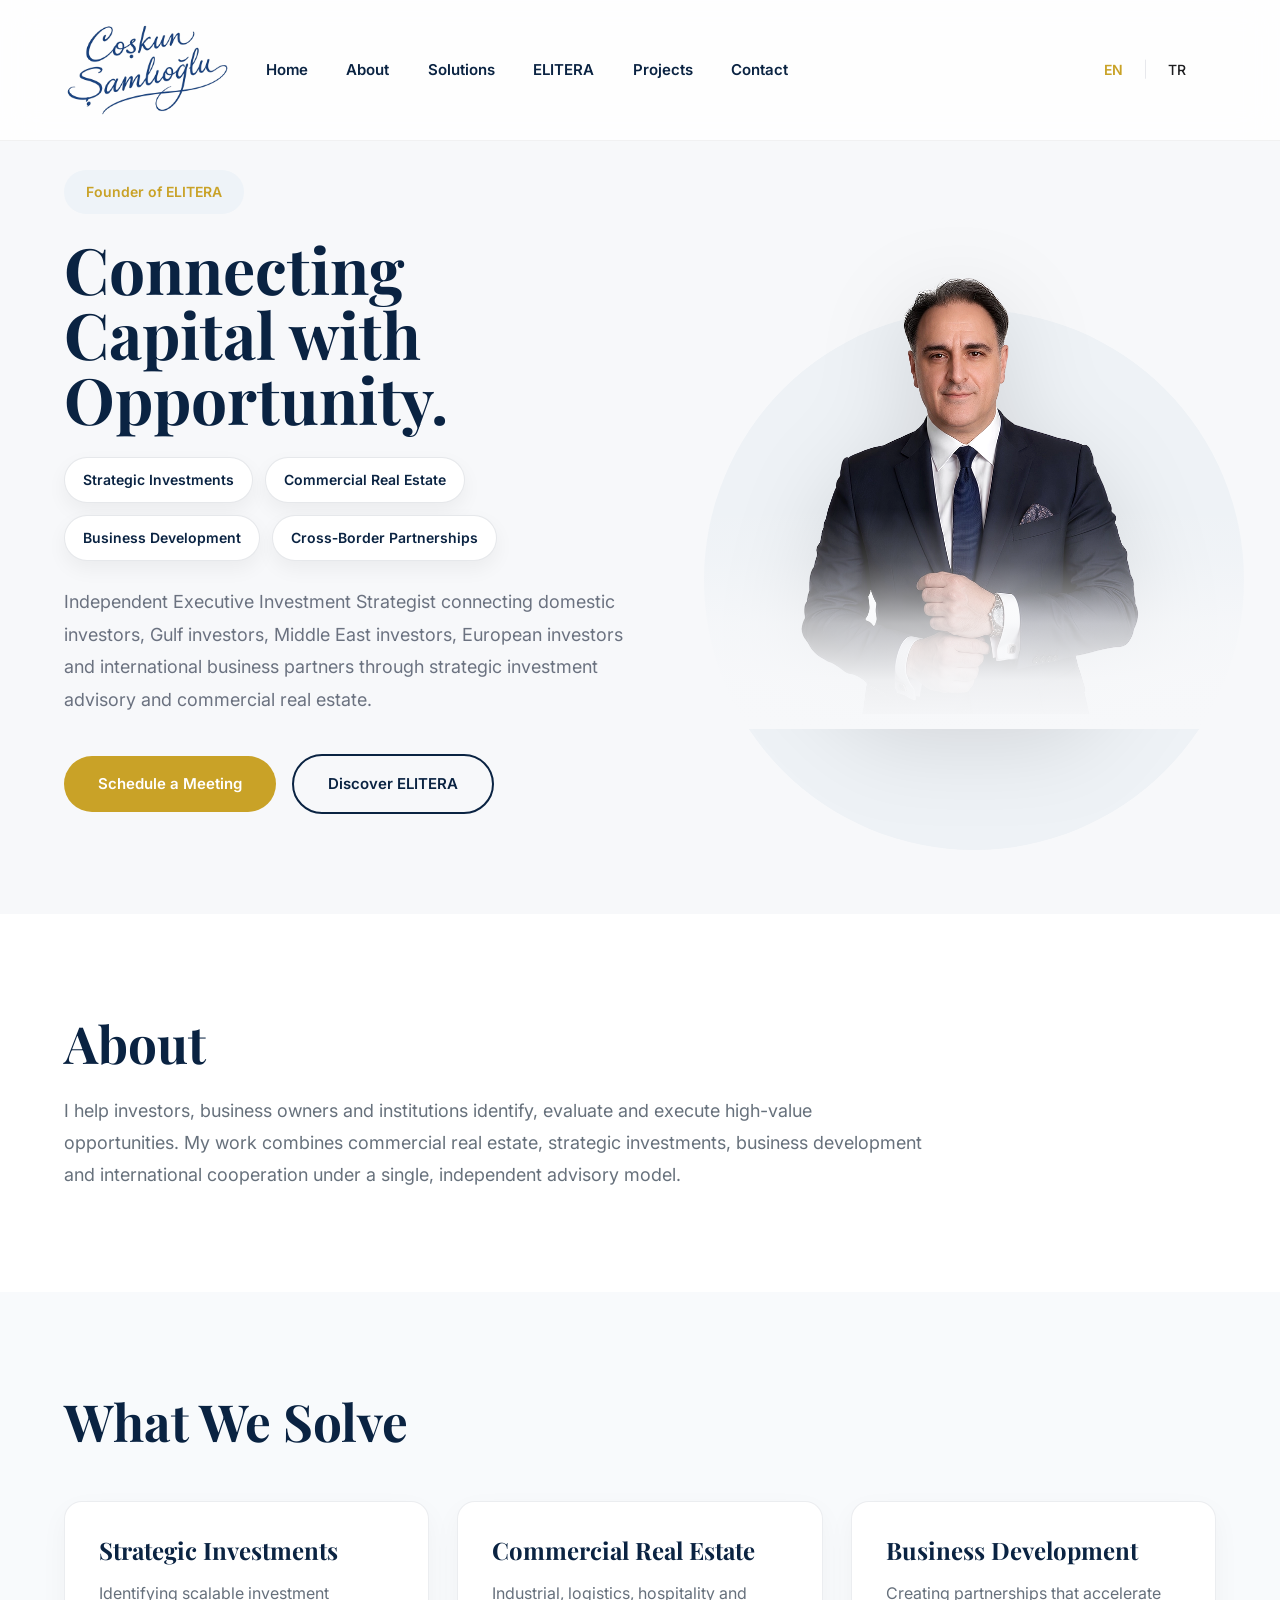
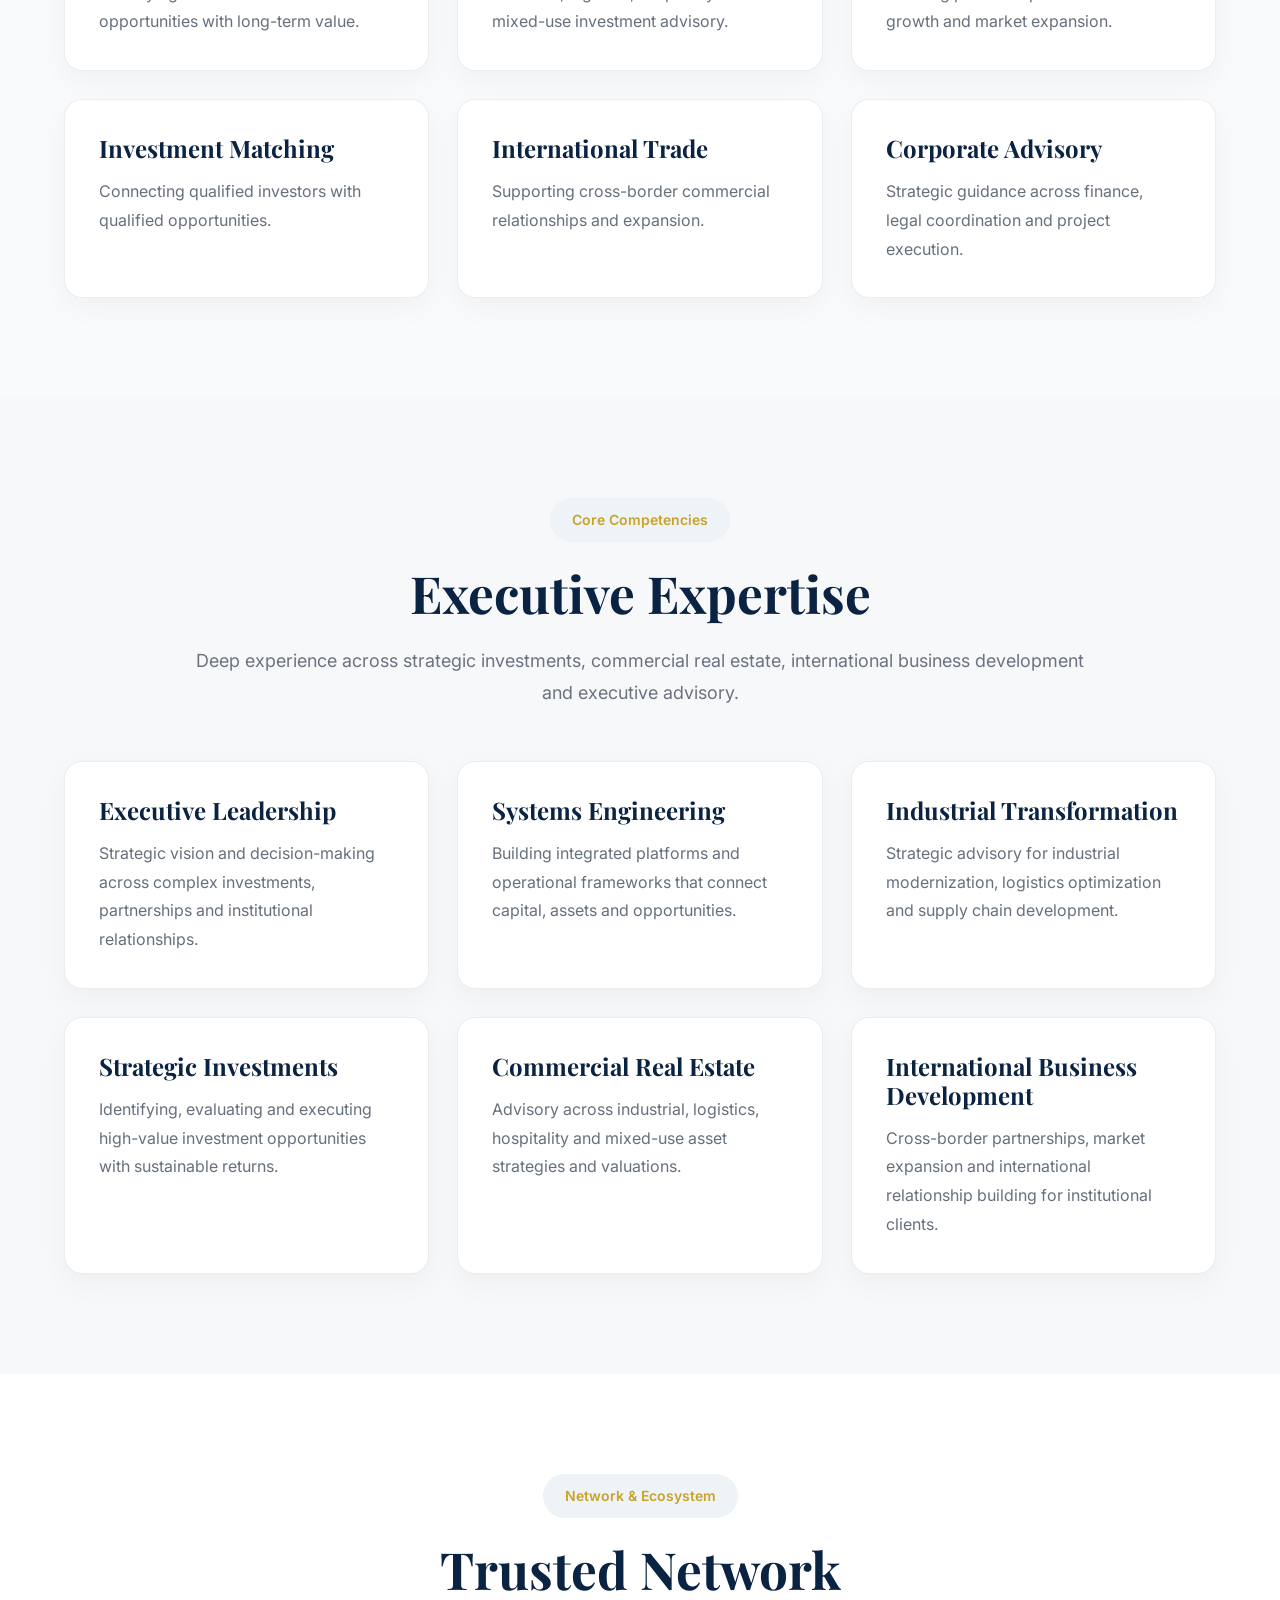
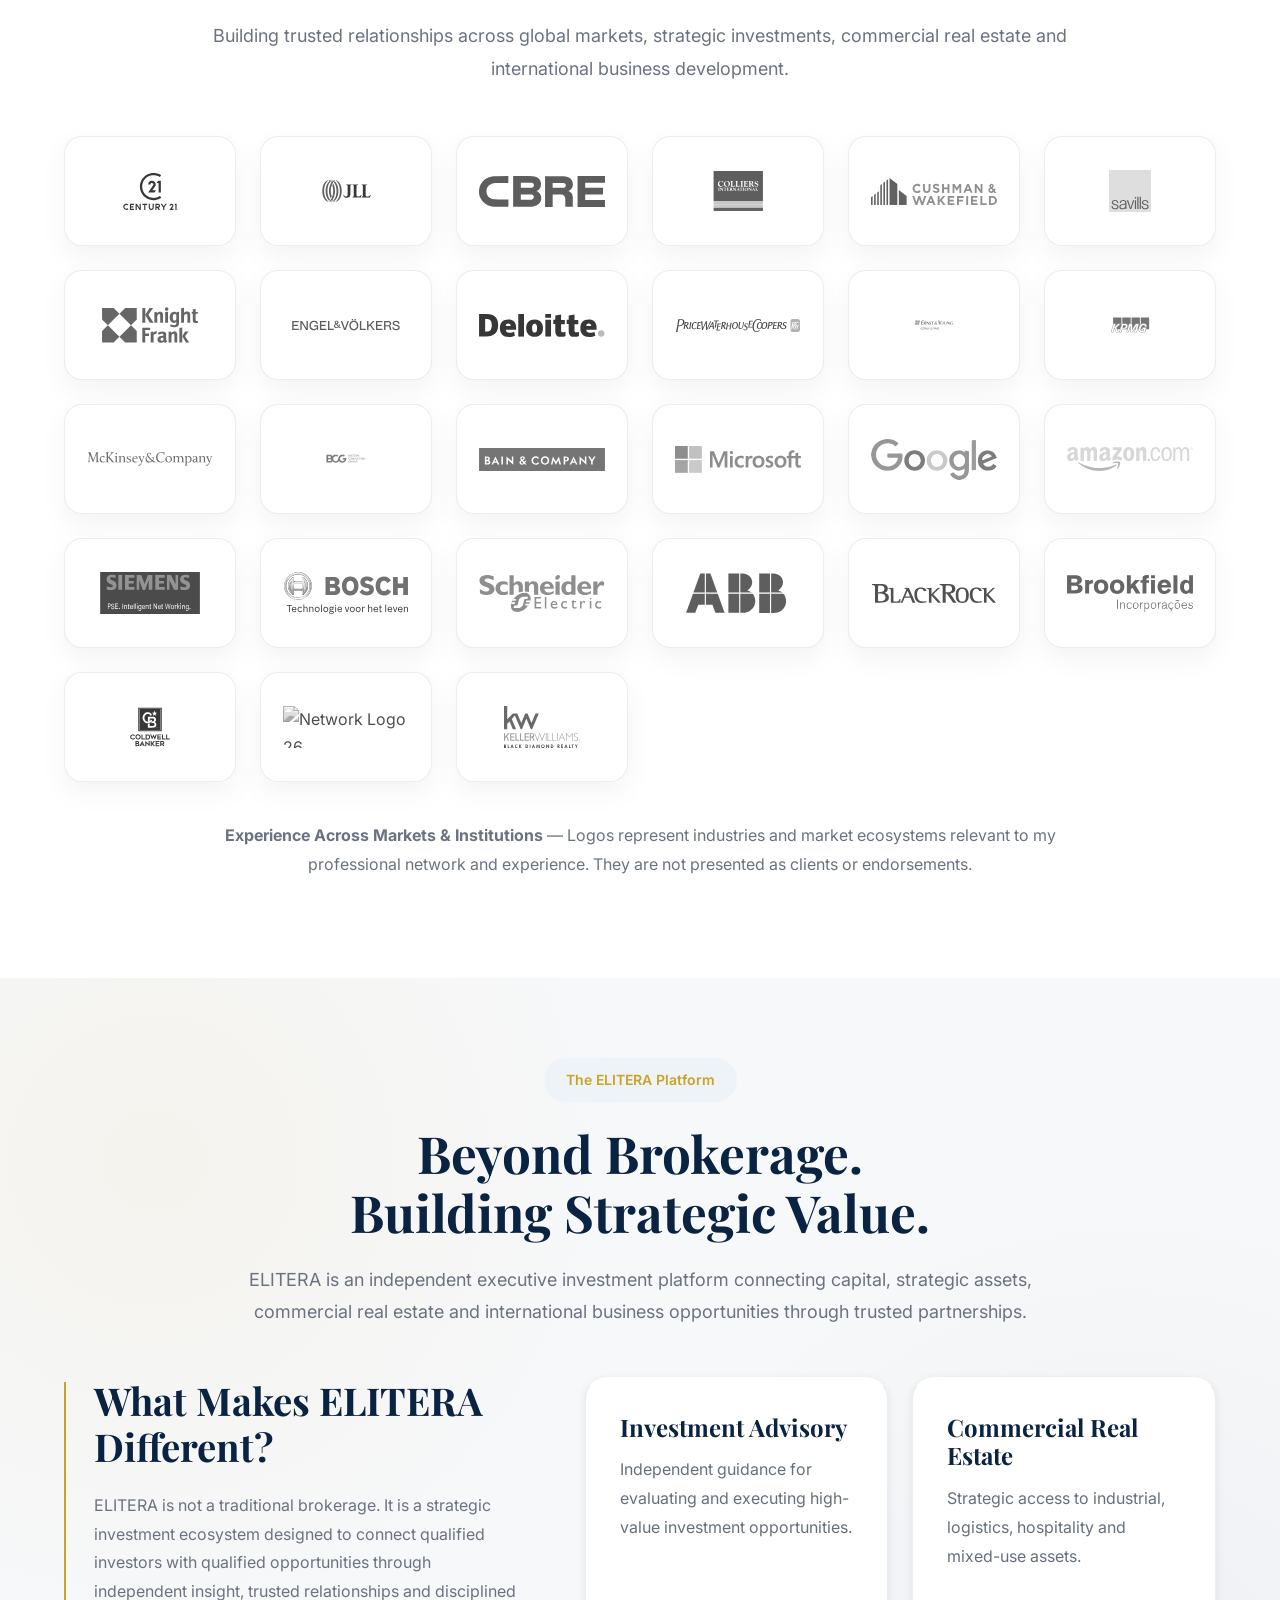
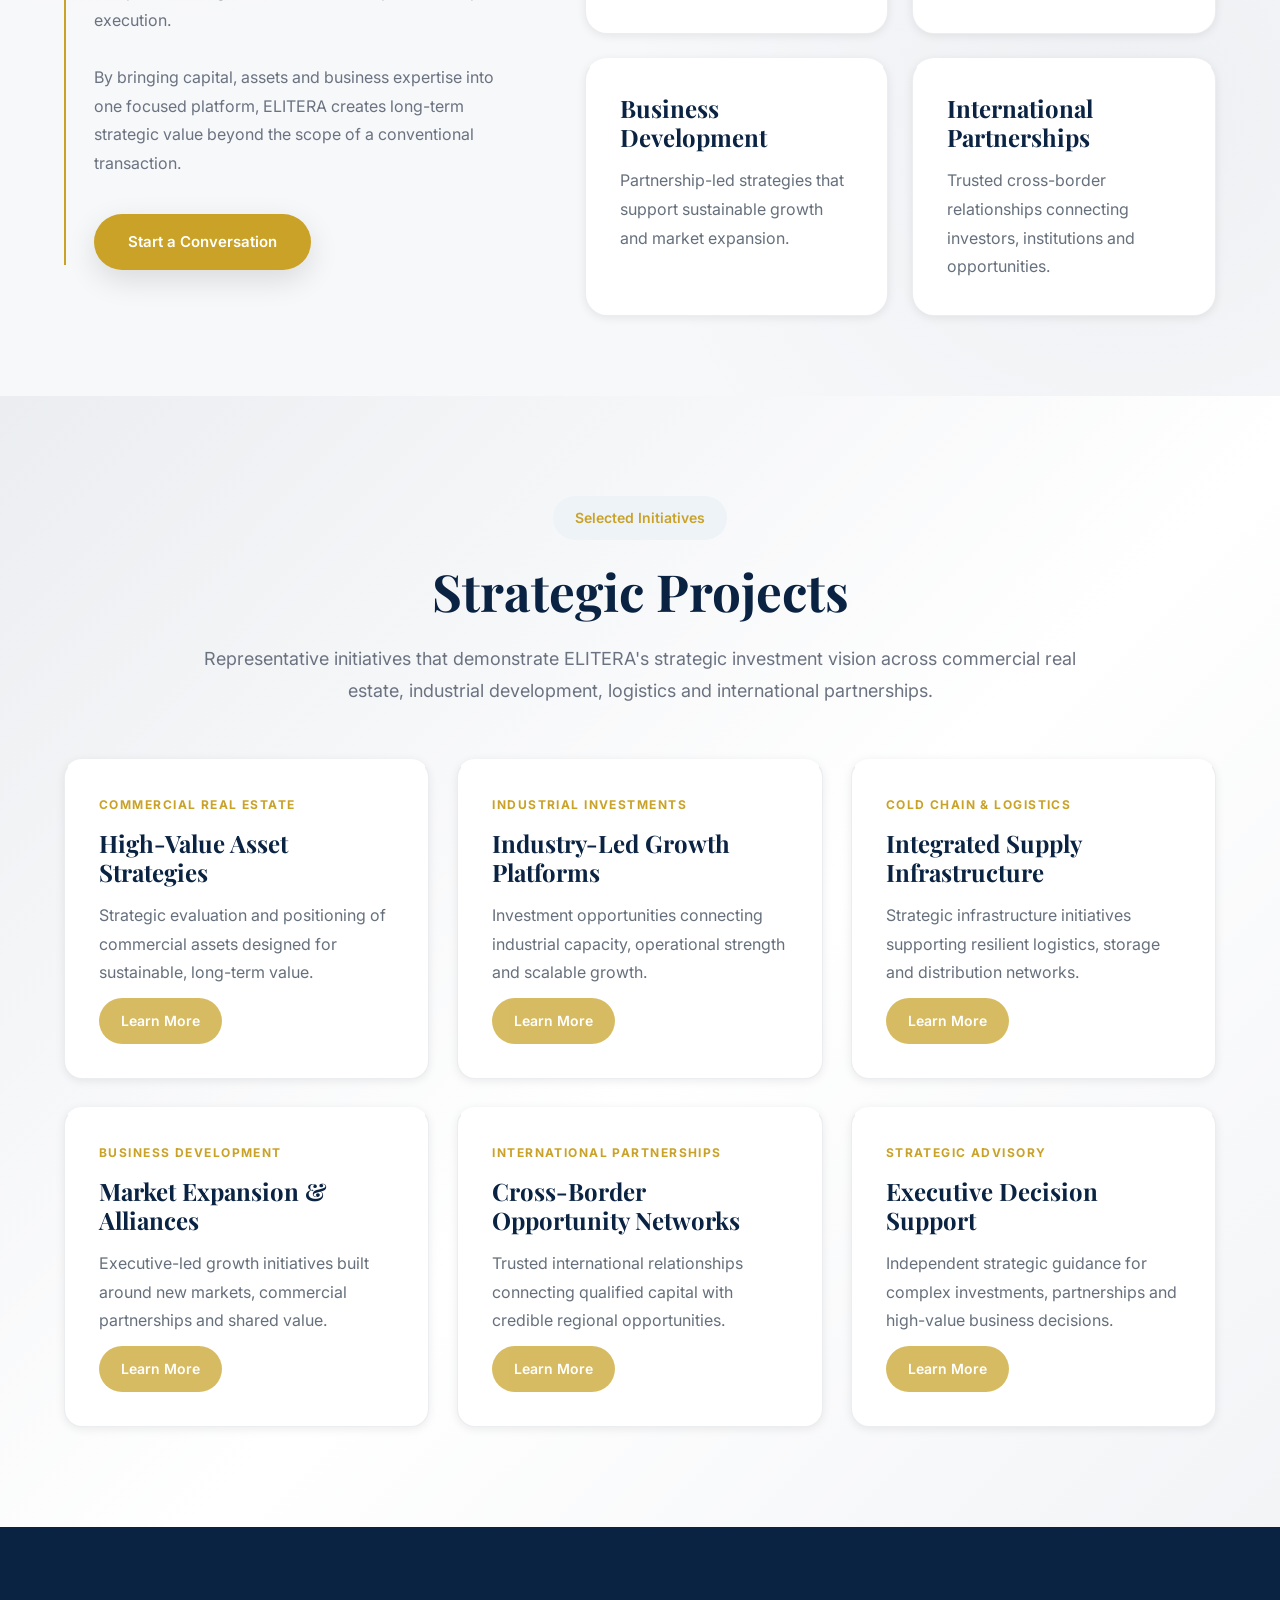
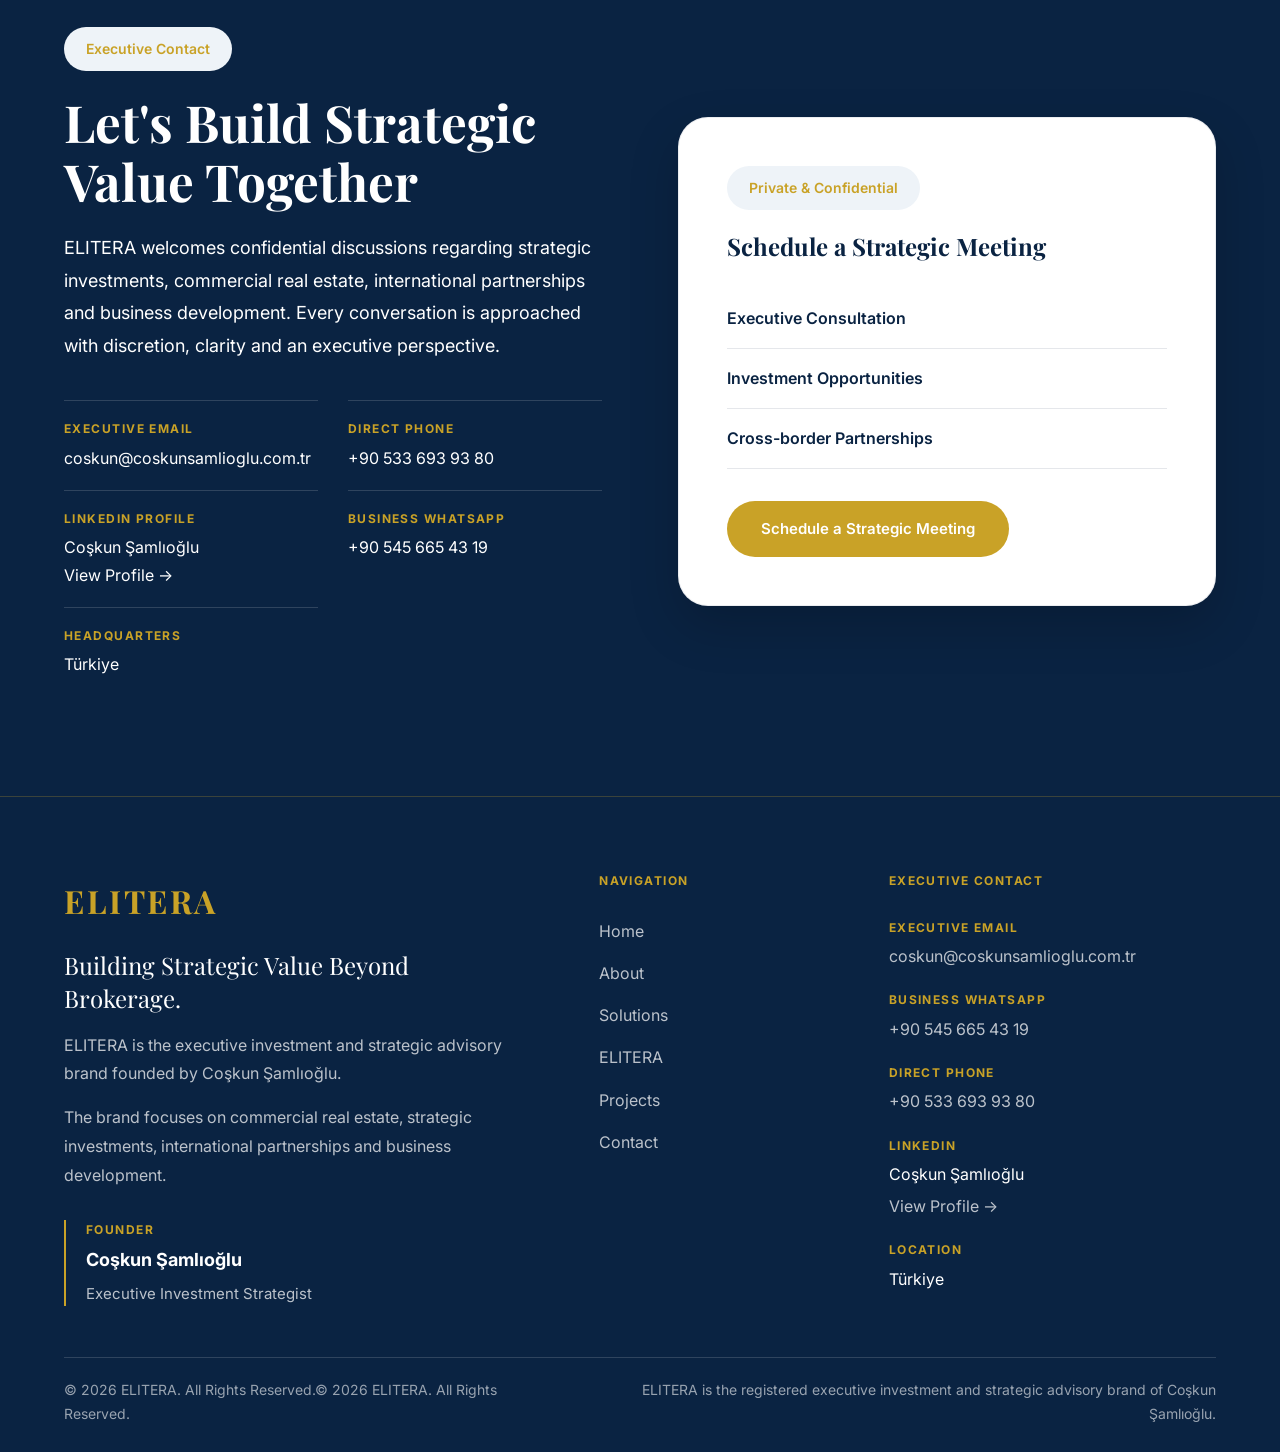
==== commit 6c05dd18: "v1.0 Before Brand Artwork Integration" ====
--- a/index.html
+++ b/index.html
@@ -30,54 +30,38 @@
 <link rel="stylesheet" href="assets/css/style.css">
 <link rel="stylesheet" href="assets/css/responsive.css">
 <link rel="stylesheet" href="assets/css/animations.css">
-<style>
-.language-switcher {
-    display: flex;
-    gap: var(--space-10);
-    align-items: center;
-    margin-left: auto;
-    margin-right: var(--space-20);
+<link rel="stylesheet" href="assets/css/language-switcher.css">
+<script type="application/ld+json">
+{
+  "@context": "https://schema.org",
+  "@type": "Person",
+  "name": "Coşkun Şamlıoğlu",
+  "url": "https://coskunsamlioglu.com.tr",
+  "jobTitle": "Executive Investment Strategist",
+  "description": "Founder of ELITERA Executive Investment Platform",
+  "sameAs": [
+    "https://www.linkedin.com/in/coskunsamlioglu/"
+  ],
+  "contactPoint": {
+    "@type": "ContactPoint",
+    "contactType": "Executive Contact",
+    "email": "coskun@coskunsamlioglu.com.tr",
+    "telephone": "+90-533-693-93-80"
+  },
+  "organization": {
+    "@type": "Organization",
+    "name": "ELITERA",
+    "url": "https://coskunsamlioglu.com.tr",
+    "description": "Executive Investment Platform for strategic investments, commercial real estate, and international business development",
+    "contactPoint": {
+      "@type": "ContactPoint",
+      "contactType": "Executive Contact",
+      "email": "coskun@coskunsamlioglu.com.tr",
+      "telephone": "+90-533-693-93-80"
+    }
+  }
 }
-
-.language-switcher button {
-    background: none;
-    border: none;
-    padding: var(--space-5) var(--space-10);
-    font-size: var(--fs-14);
-    font-weight: var(--fw500);
-    color: var(--text);
-    cursor: pointer;
-    transition: color var(--transition);
-    font-family: var(--font-body);
-}
-
-.language-switcher button:hover,
-.language-switcher button:focus-visible {
-    color: var(--gold);
-    outline: none;
-}
-
-.language-switcher button.active {
-    color: var(--gold);
-    font-weight: var(--fw600);
-}
-
-.language-switcher-separator {
-    color: var(--border);
-    font-weight: var(--fw300);
-}
-
-@media (max-width: 767px) {
-    .language-switcher {
-        margin-right: var(--space-10);
-    }
-
-    .language-switcher button {
-        padding: var(--space-5) var(--space-8);
-        font-size: var(--fs-12);
-    }
-}
-</style>
+</script>
 </head>
 <body>
 
@@ -154,9 +138,11 @@
 </div>
 
 <div class="hero-right">
-<div class="hero-image">
-<img src="assets/images/profile/coskun-samlioglu.png" alt="Coşkun Şamlıoğlu">
-</div>
+    <div class="hero-image">
+        <img
+            src="assets/images/profile/coskun-samlioglu.webp"
+            alt="Coşkun Şamlıoğlu">
+    </div>
 </div>
 
 </div>
@@ -554,7 +540,7 @@
 </div>
 </footer>
 
-<script src="assets/js/i18n.js"></script>
-<script src="assets/js/app.js"></script>
+<script defer src="assets/js/i18n.js"></script>
+<script defer src="assets/js/app.js"></script>
 </body>
 </html>
--- a/assets/css/components.css
+++ b/assets/css/components.css
@@ -4,32 +4,5 @@
 =========================================================
 */
 
-.btn{
-
-    display:inline-flex;
-
-    align-items:center;
-
-    justify-content:center;
-
-    padding:15px 35px;
-
-    background:var(--gold);
-
-    color:white;
-
-    border-radius:50px;
-
-    transition:var(--transition);
-
-    font-weight:600;
-
-}
-
-.btn:hover{
-
-    transform:translateY(-3px);
-
-    box-shadow:var(--shadow-md);
-
-}+/* Button styles are defined in style.css and responsive.css */
+/* This file is reserved for future component definitions */
--- a/assets/css/language-switcher.css
+++ b/assets/css/language-switcher.css
@@ -0,0 +1,59 @@
+/*
+=========================================================
+ELITERA Executive Portfolio
+Language Switcher Styles
+Version: 1.0
+=========================================================
+*/
+
+.language-switcher {
+    display: flex;
+    gap: var(--space-10);
+    align-items: center;
+    margin-left: auto;
+    margin-right: var(--space-20);
+}
+
+.language-switcher button {
+    background: none;
+    border: none;
+    padding: var(--space-5) var(--space-10);
+    font-size: var(--fs-14);
+    font-weight: var(--fw500);
+    color: var(--text);
+    cursor: pointer;
+    transition: color var(--transition);
+    font-family: var(--font-body);
+}
+
+.language-switcher button:hover,
+.language-switcher button:focus-visible {
+    color: var(--gold);
+    outline: none;
+}
+
+.language-switcher button:focus-visible {
+    outline: 2px solid var(--gold);
+    outline-offset: 2px;
+}
+
+.language-switcher button.active {
+    color: var(--gold);
+    font-weight: var(--fw600);
+}
+
+.language-switcher-separator {
+    color: var(--border);
+    font-weight: var(--fw300);
+}
+
+@media (max-width: 767px) {
+    .language-switcher {
+        margin-right: var(--space-10);
+    }
+
+    .language-switcher button {
+        padding: var(--space-5) var(--space-8);
+        font-size: var(--fs-12);
+    }
+}
